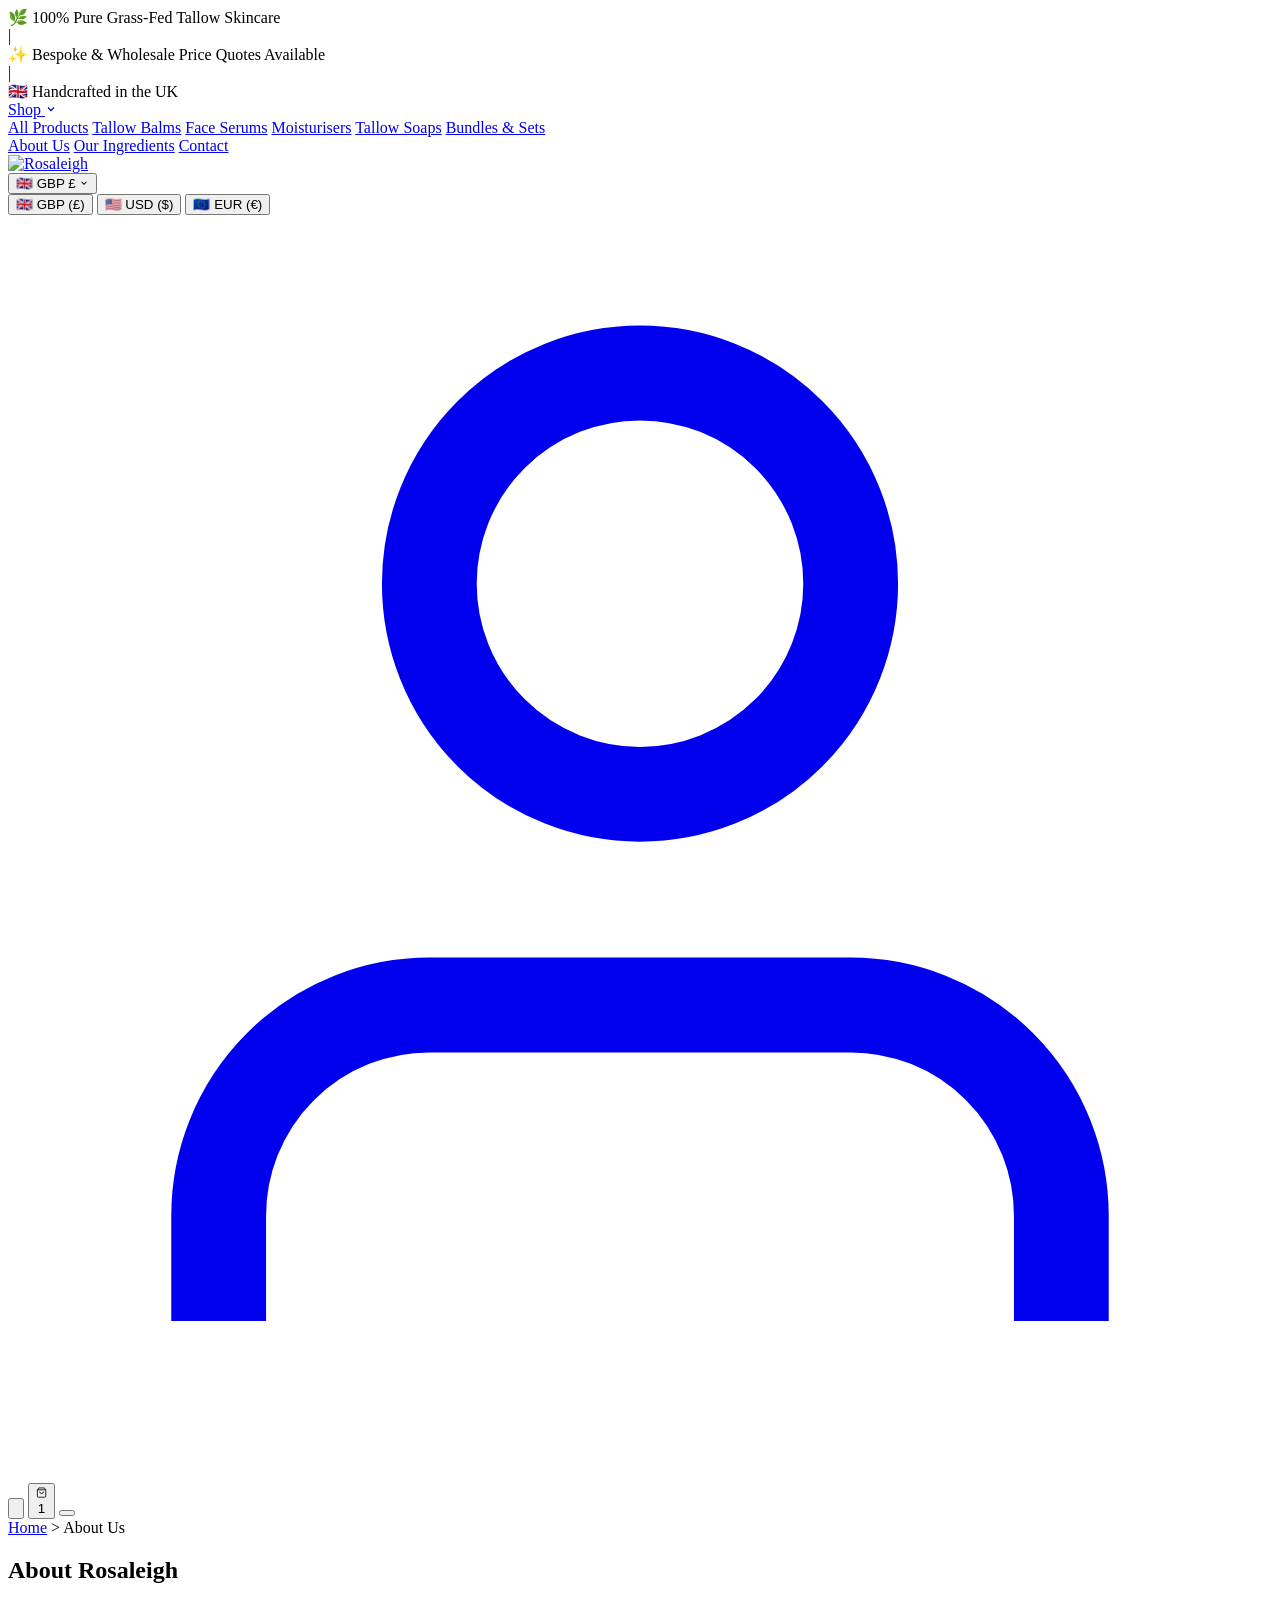
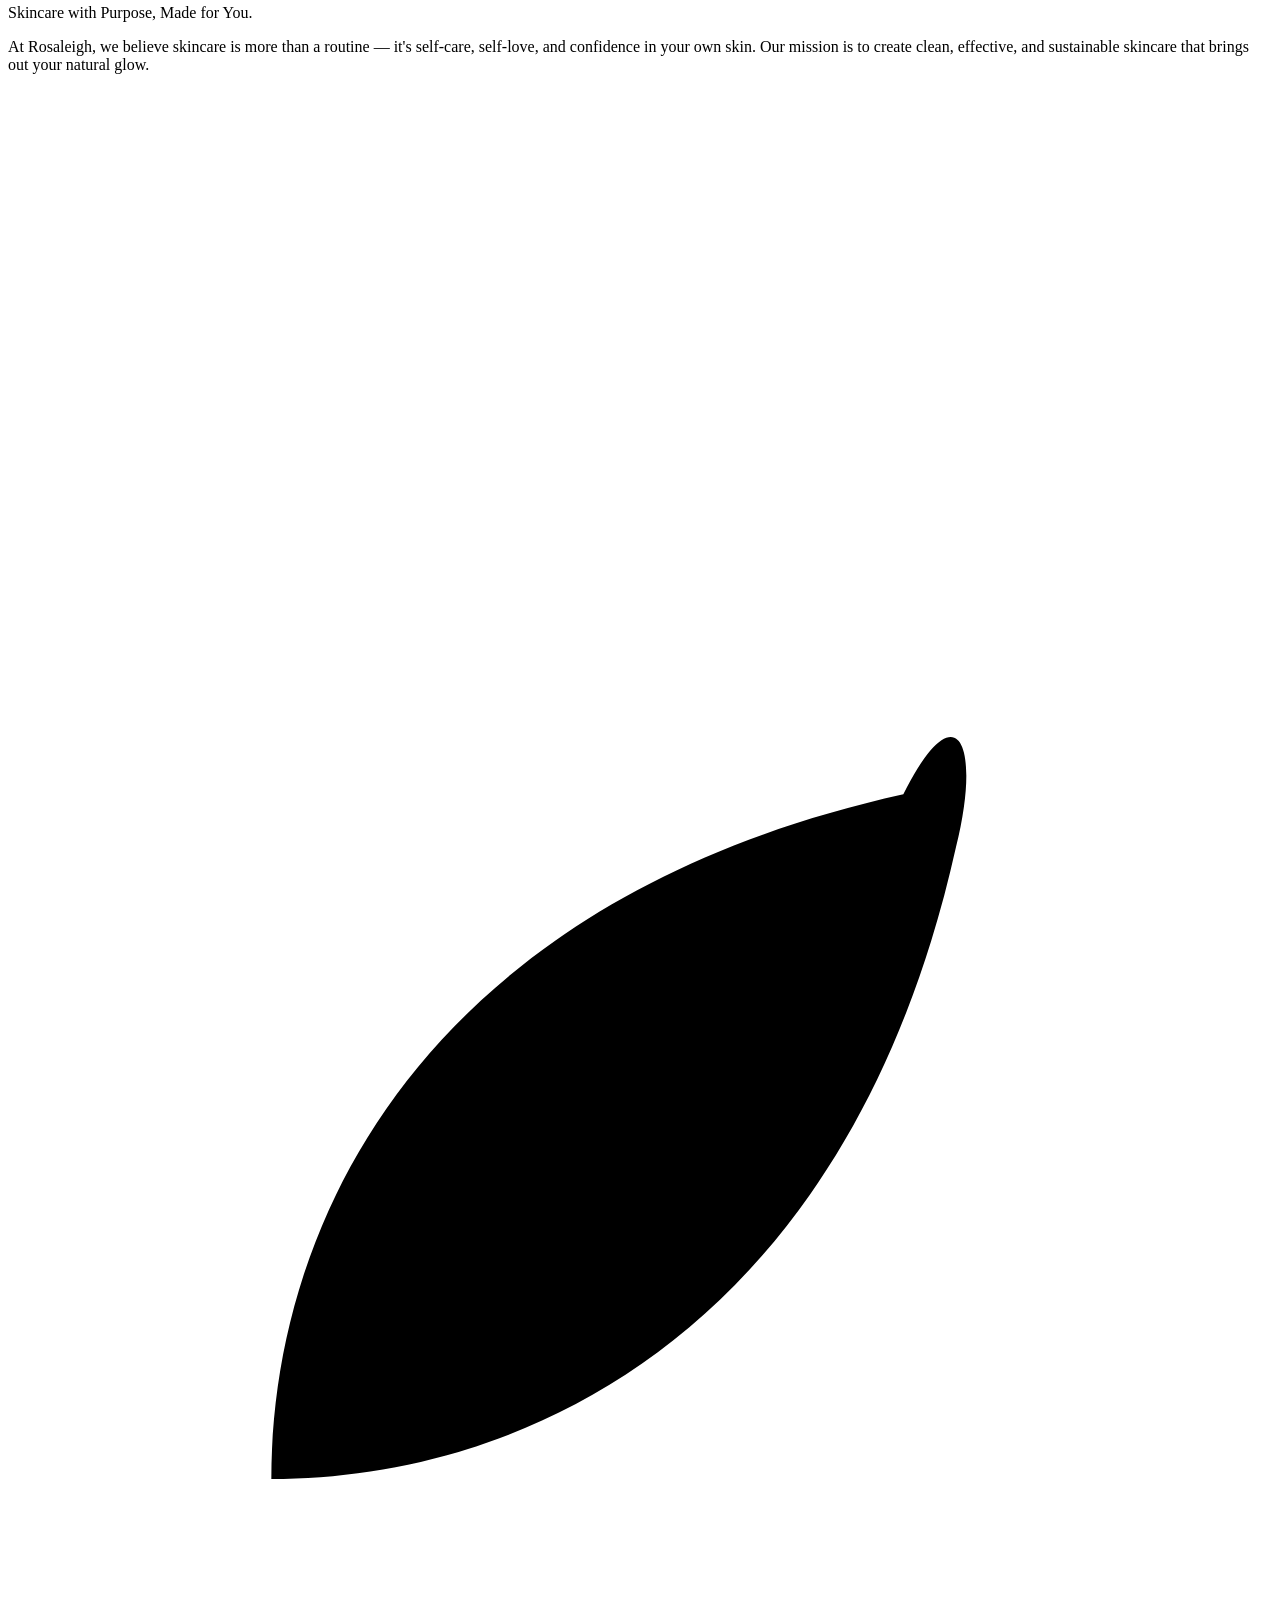
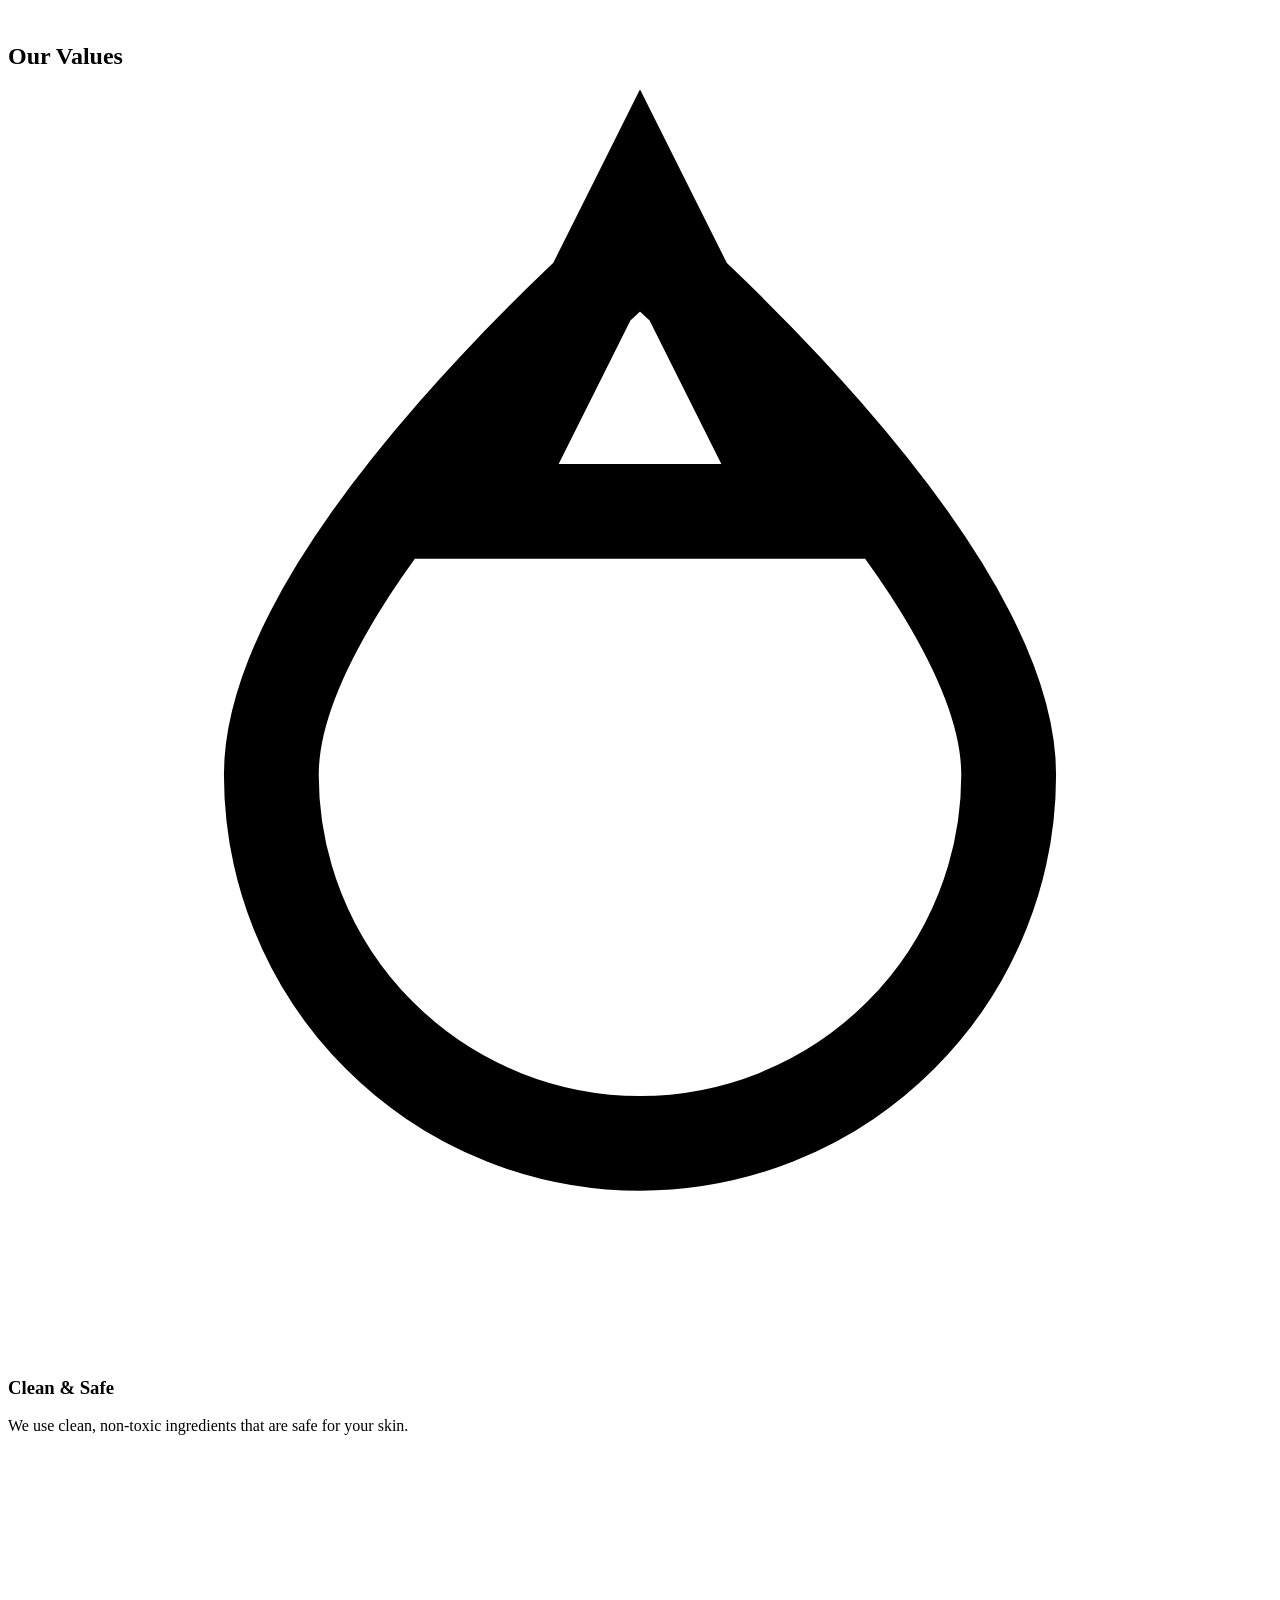
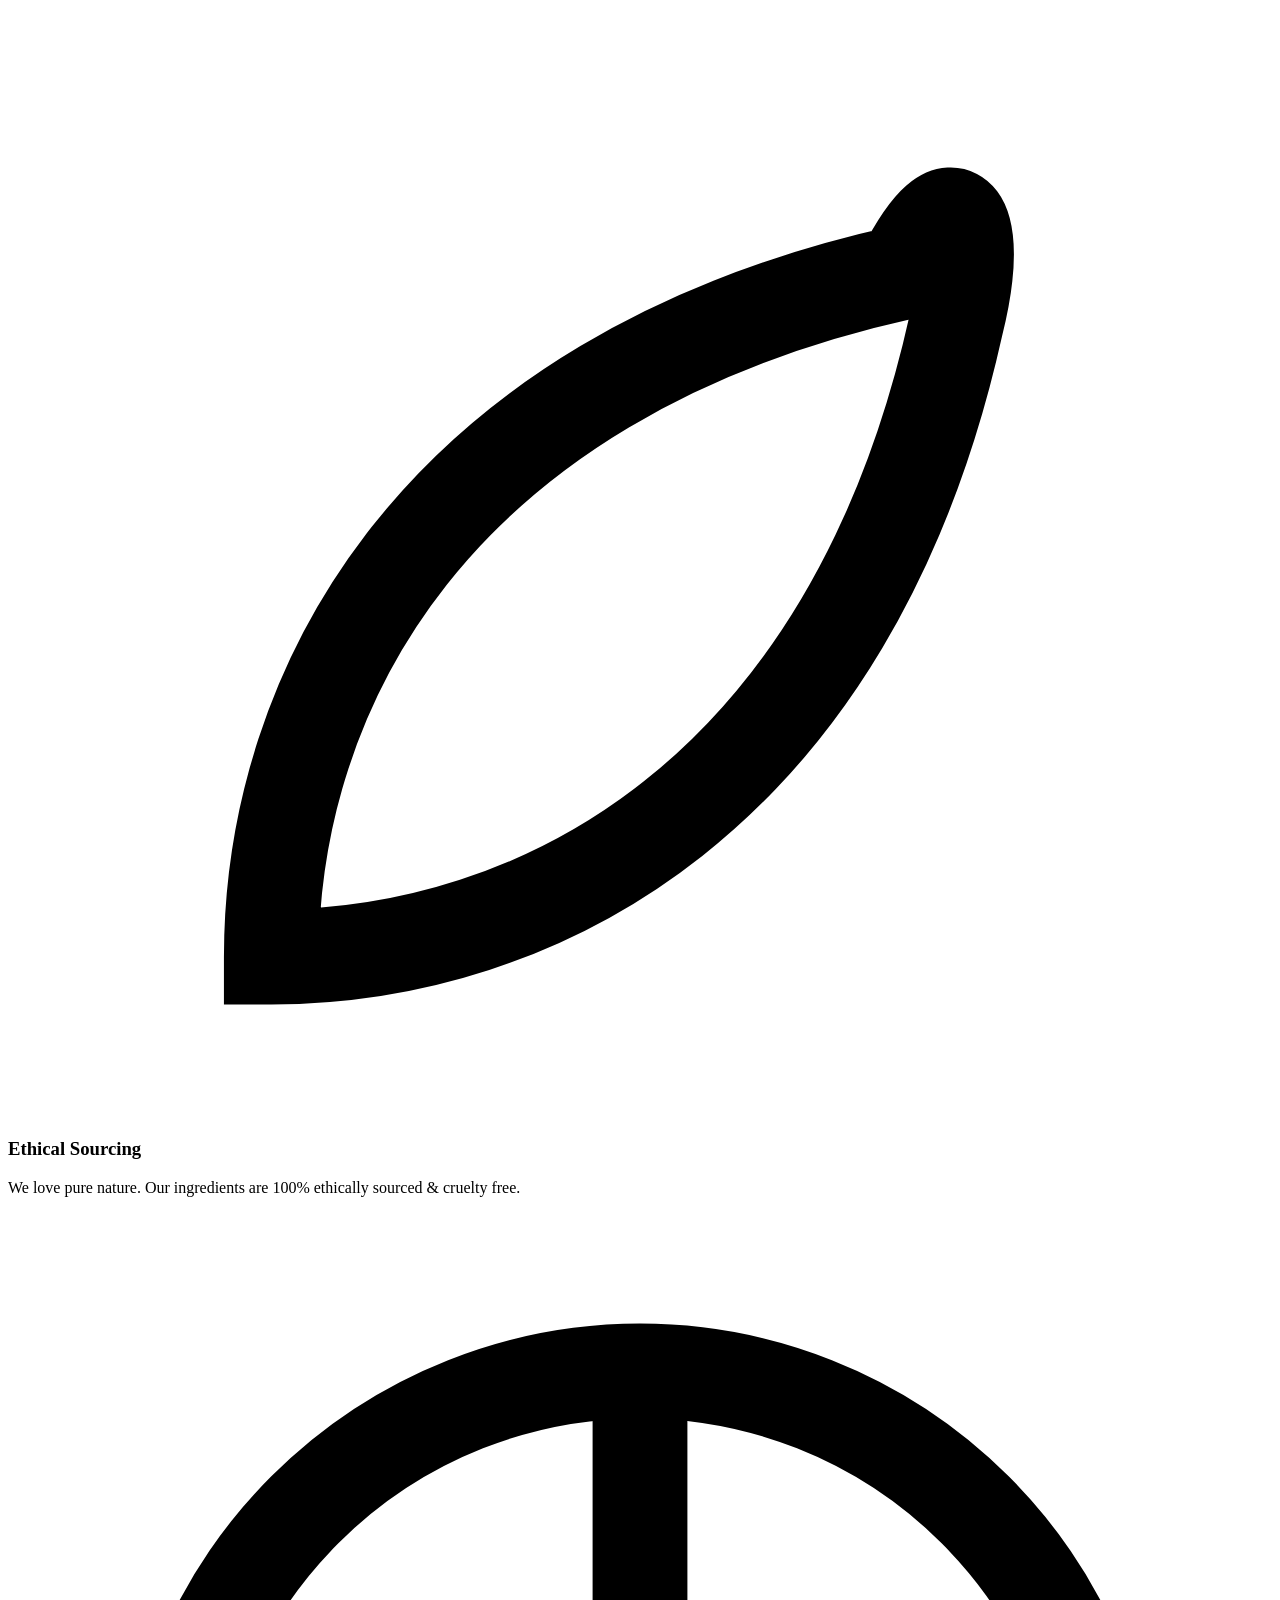
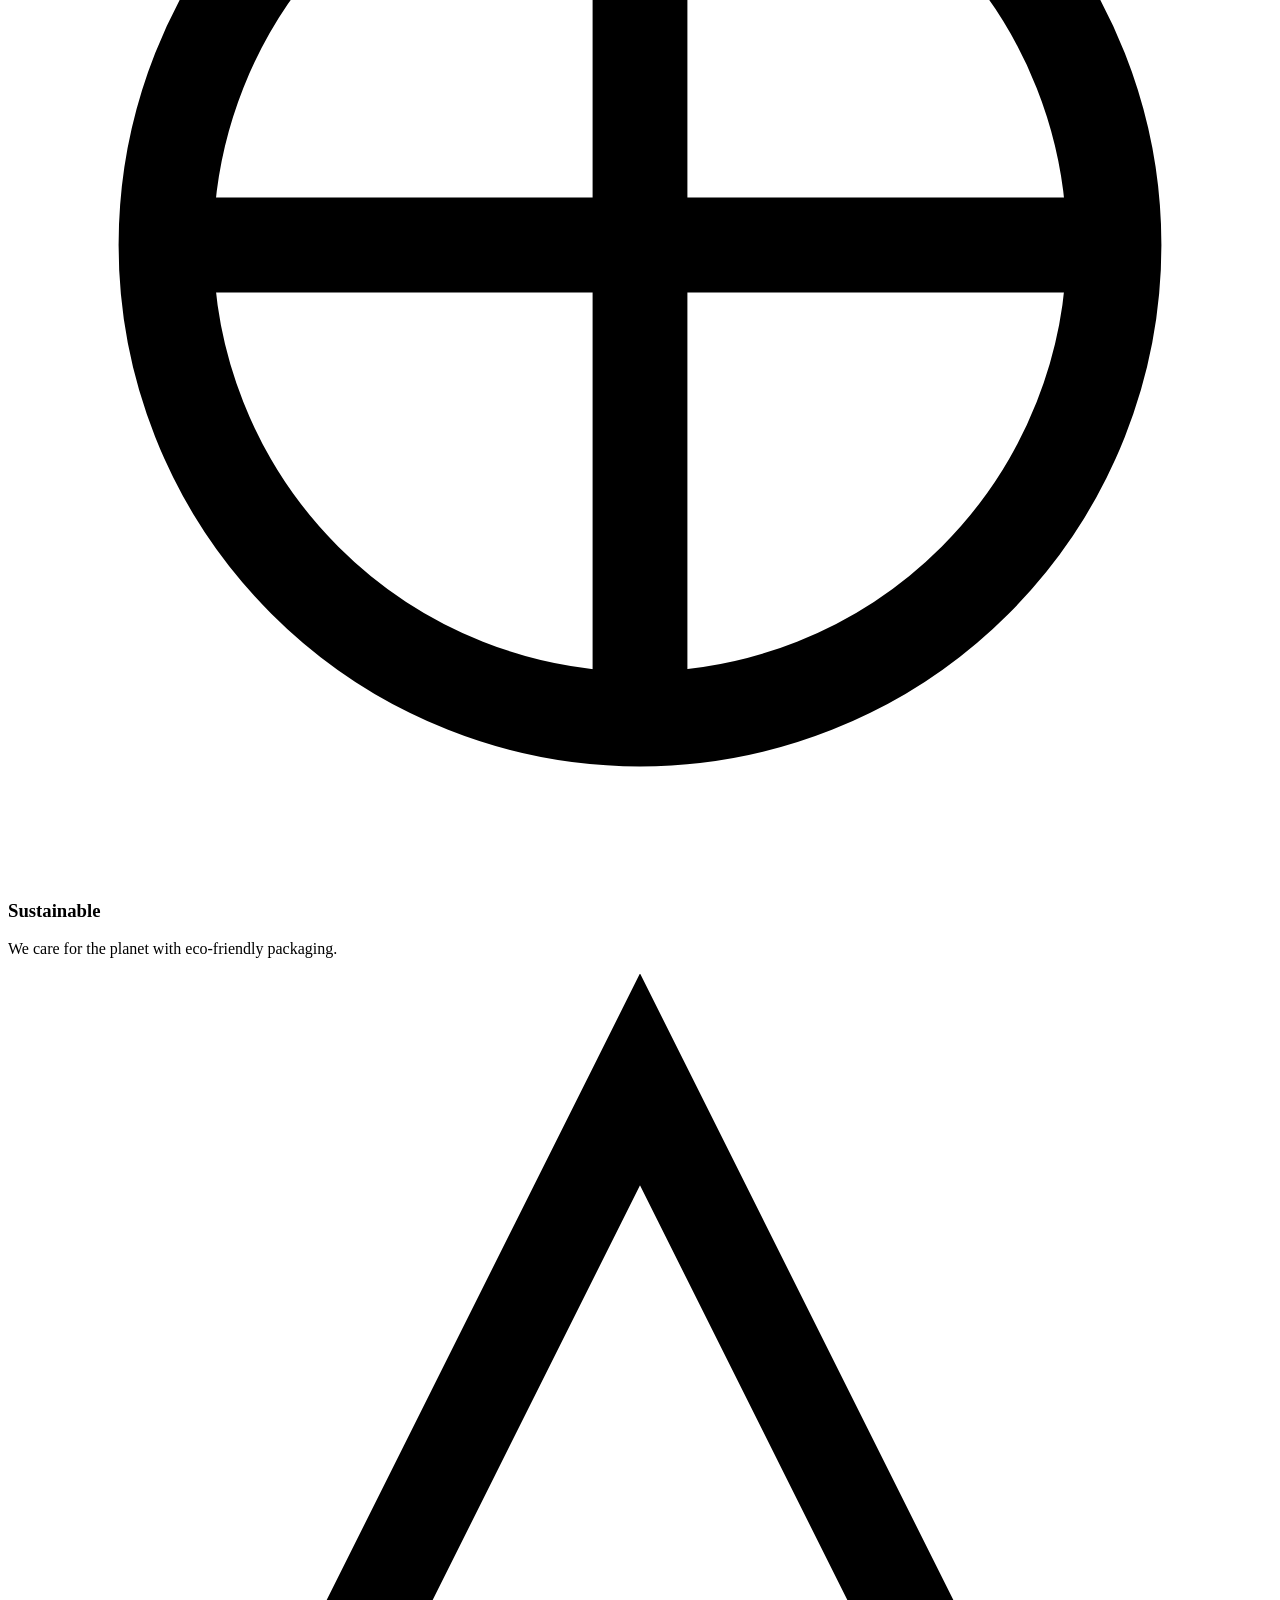
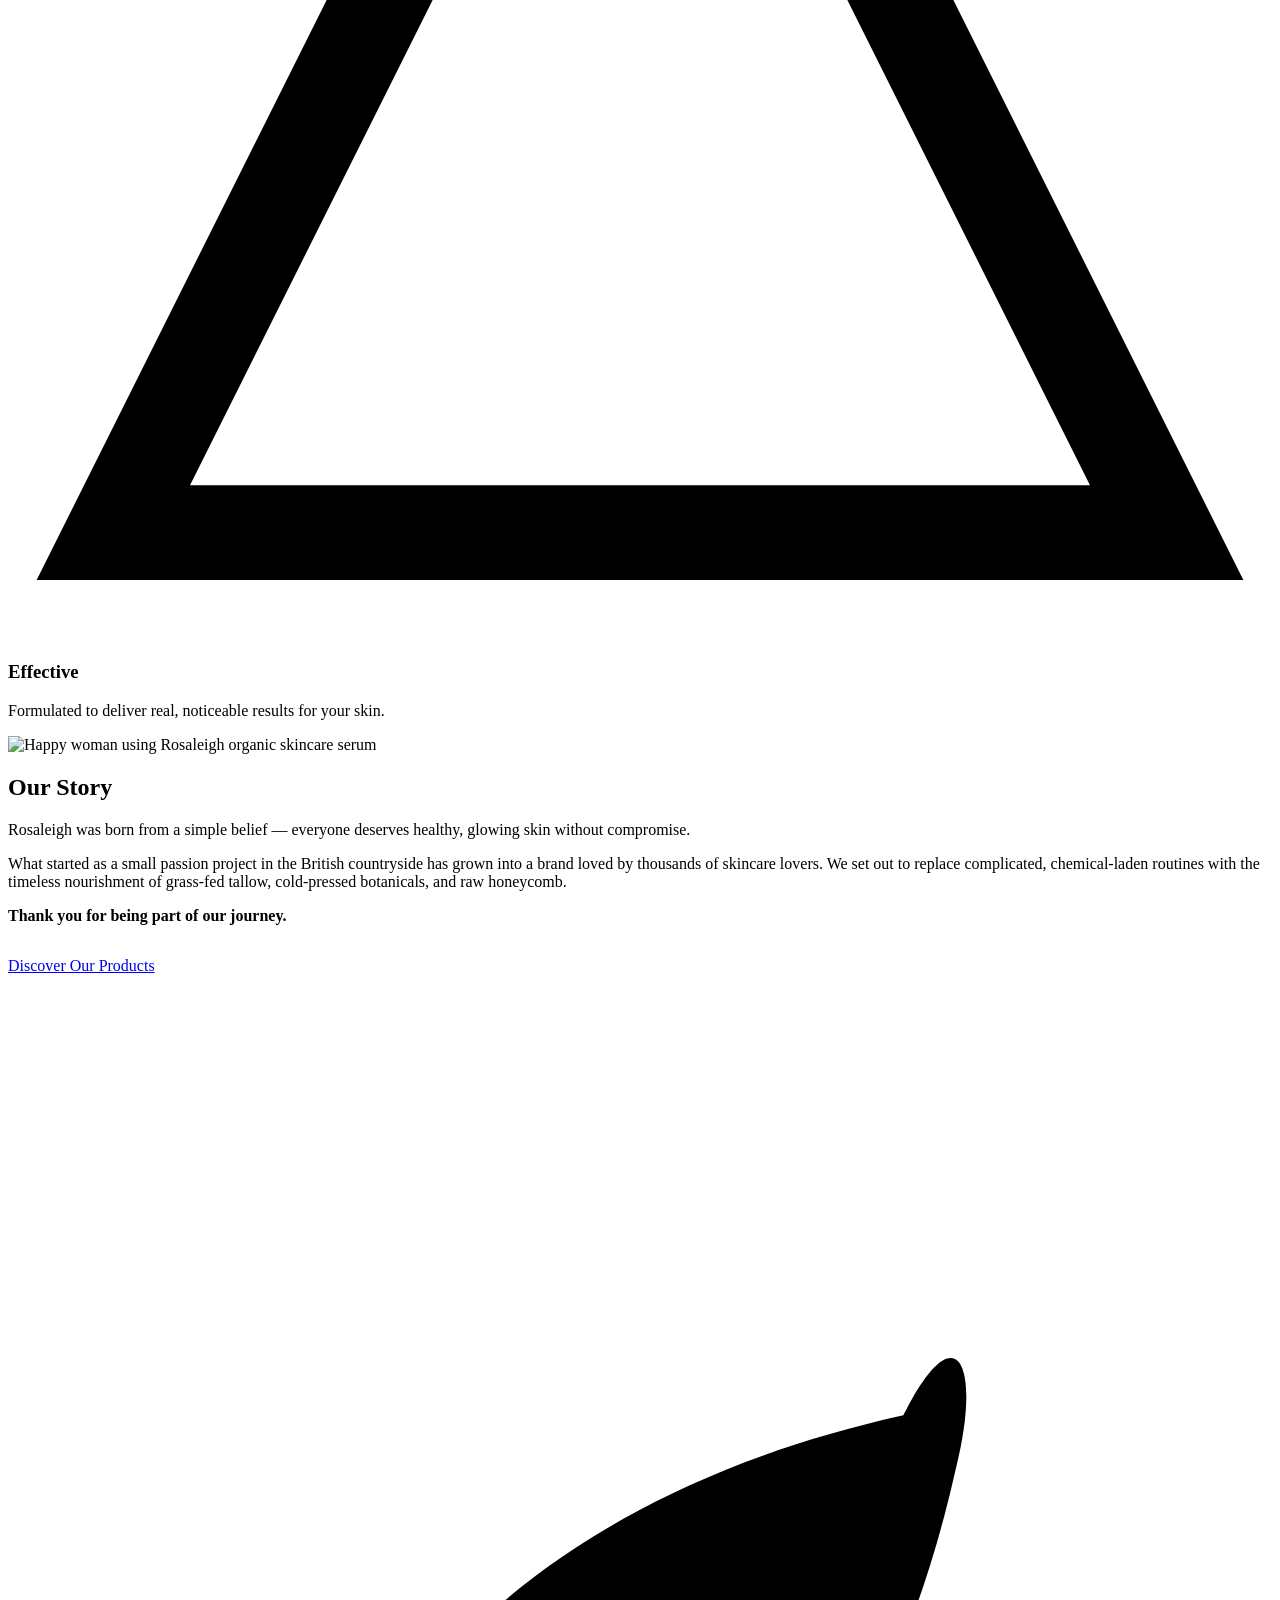
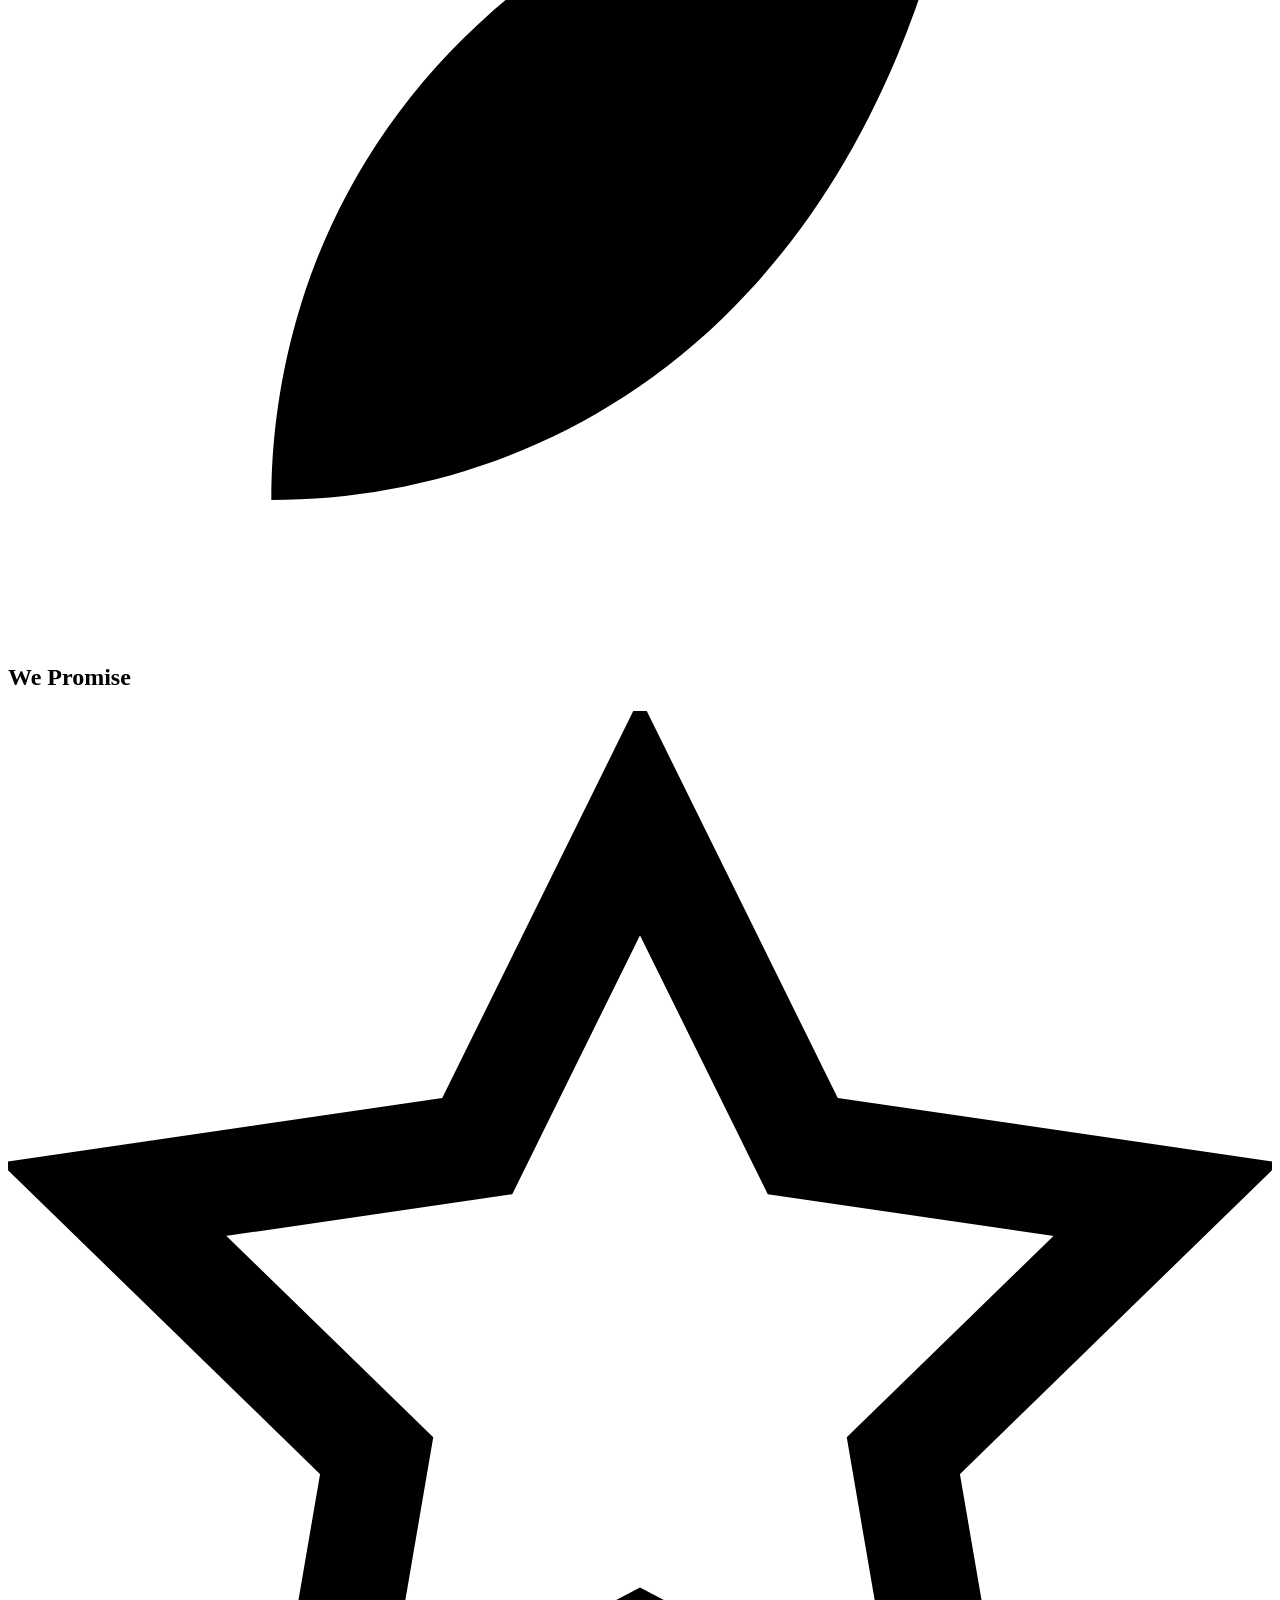
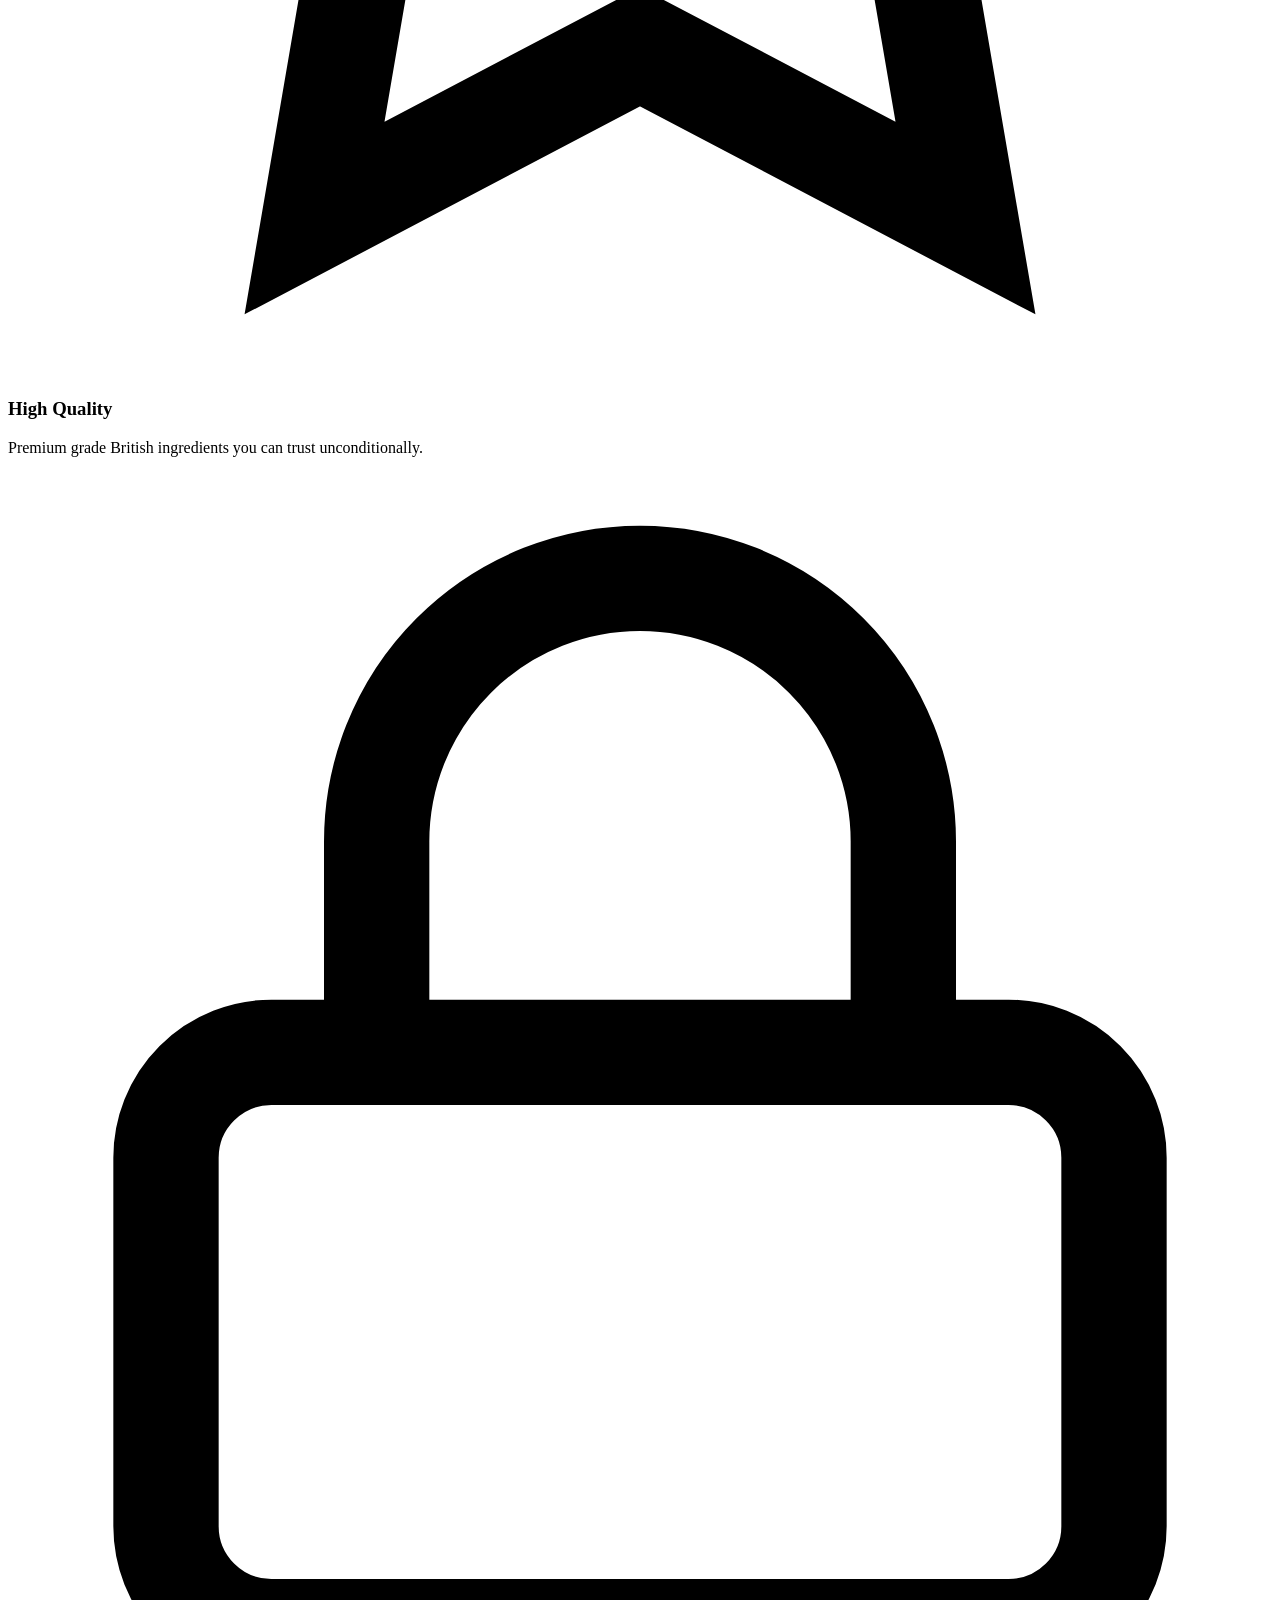
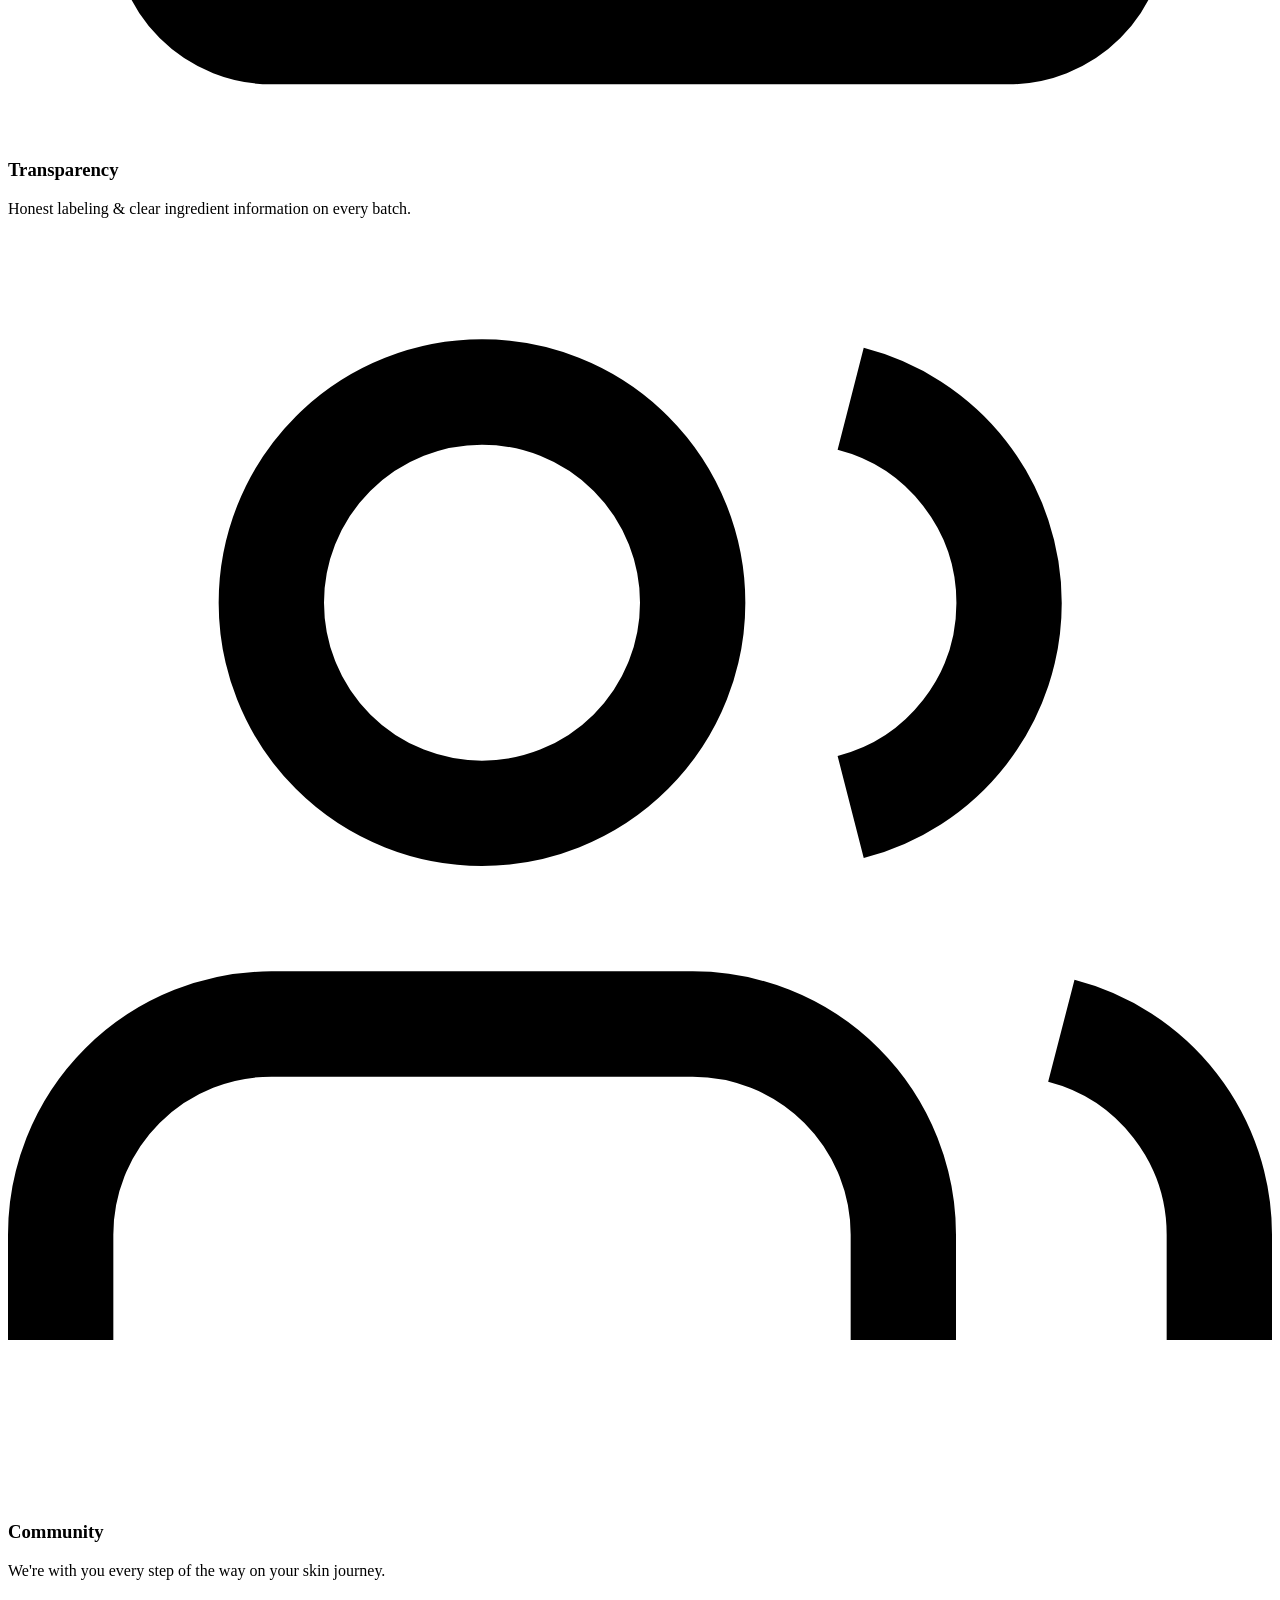
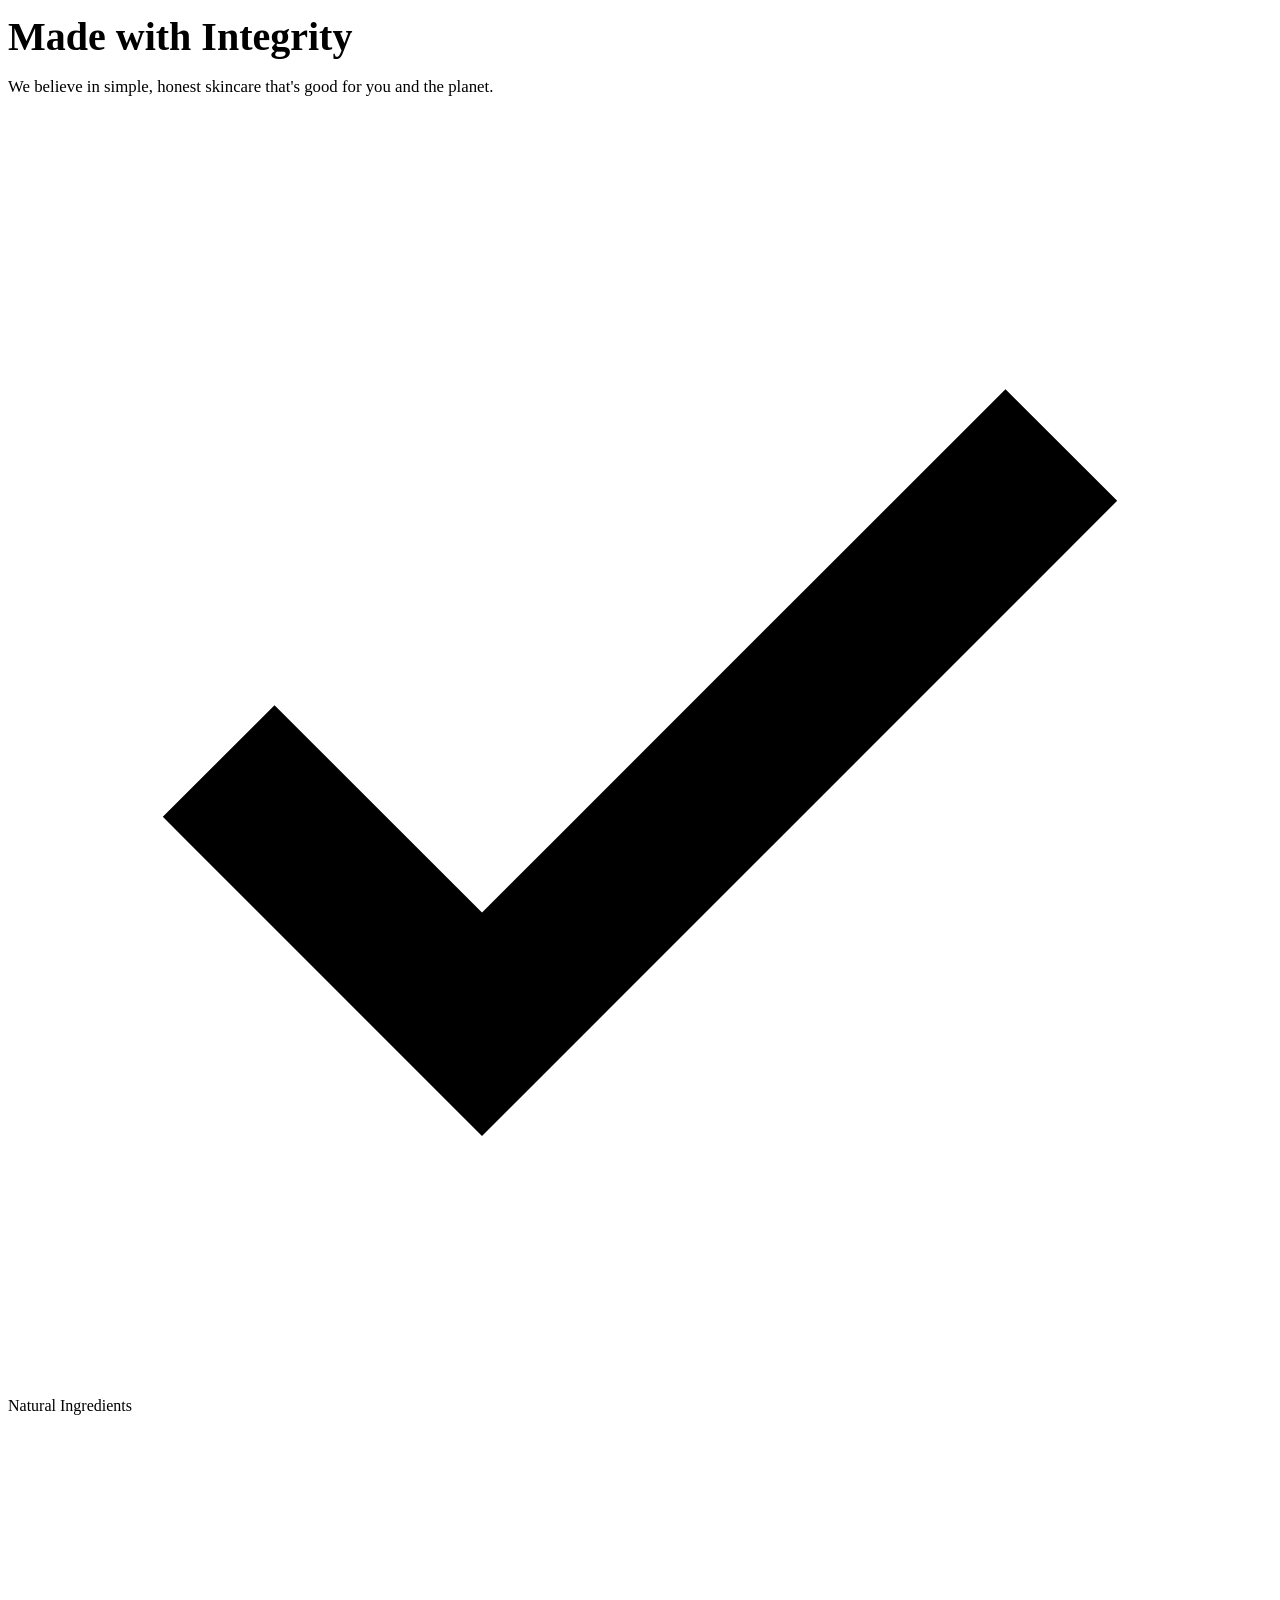
==== about.html @ bcf8c7f6 "Add files via upload" ====
<!DOCTYPE html>
<html lang="en">
<head>
  <meta charset="UTF-8">
  <meta name="viewport" content="width=device-width, initial-scale=1.0">
  <title>About Us | Rosaleigh Handcrafted Skincare</title>
  <meta name="description" content="Learn about Rosaleigh's journey, values, ethical sourcing, and passion for clean, grass-fed British tallow skincare.">
  <link rel="stylesheet" href="css/style.css">
  <link rel="stylesheet" href="css/responsive.css">
</head>
<body>

  <!-- ==================== ANNOUNCEMENT BAR ==================== -->
  <div class="announcement-bar">
    <div class="container">
      <div class="inner">
        <div class="announcement-item">
          <span>🌿</span> 100% Pure Grass-Fed Tallow Skincare
        </div>
        <span class="announcement-divider">|</span>
        <div class="announcement-item">
          <span>✨</span> Bespoke &amp; Wholesale Price Quotes Available
        </div>
        <span class="announcement-divider">|</span>
        <div class="announcement-item">
          <span>🇬🇧</span> Handcrafted in the UK
        </div>
      </div>
    </div>
  </div>

  <!-- ==================== SITE HEADER ==================== -->
  <header class="site-header">
    <div class="container header-container">
      
      <!-- Left Nav -->
      <nav class="nav-menu">
        <div class="has-dropdown">
          <a href="shop.html" class="nav-link">
            Shop
            <svg width="12" height="12" viewBox="0 0 24 24" fill="none" stroke="currentColor" stroke-width="2.5">
              <path d="M6 9l6 6 6-6"></path>
            </svg>
          </a>
          <div class="dropdown-menu">
            <a href="shop.html?category=all" class="dropdown-item">All Products</a>
            <a href="shop.html?category=balms" class="dropdown-item">Tallow Balms</a>
            <a href="shop.html?category=serums" class="dropdown-item">Face Serums</a>
            <a href="shop.html?category=moisturisers" class="dropdown-item">Moisturisers</a>
            <a href="shop.html?category=soaps" class="dropdown-item">Tallow Soaps</a>
            <a href="shop.html?category=bundles" class="dropdown-item">Bundles &amp; Sets</a>
          </div>
        </div>
        <a href="about.html" class="nav-link active">About Us</a>
        <a href="ingredients.html" class="nav-link">Our Ingredients</a>
        <a href="contact.html" class="nav-link">Contact</a>
      </nav>

      <!-- Center Logo -->
      <a href="index.html" class="header-logo" aria-label="Rosaleigh Home">
        <img src="images/Logo.png" alt="Rosaleigh" class="logo-img">
      </a>

      <!-- Right Actions -->
      <div class="header-actions">
        <!-- Currency Selector -->
        <div class="currency-selector">
          <button type="button" class="currency-btn" id="currency-toggle-btn">
            <span class="flag-icon" id="current-currency-flag">🇬🇧</span>
            <span id="current-currency-label">GBP £</span>
            <svg width="10" height="10" viewBox="0 0 24 24" fill="none" stroke="currentColor" stroke-width="2.5">
              <path d="M6 9l6 6 6-6"></path>
            </svg>
          </button>
          <div class="currency-dropdown">
            <button type="button" class="currency-option" data-currency="GBP"><span>🇬🇧</span> GBP (£)</button>
            <button type="button" class="currency-option" data-currency="USD"><span>🇺🇸</span> USD ($)</button>
            <button type="button" class="currency-option" data-currency="EUR"><span>🇪🇺</span> EUR (€)</button>
          </div>
        </div>

        <a href="contact.html" class="action-btn" aria-label="Account">
          <svg viewBox="0 0 24 24" fill="none" stroke="currentColor" stroke-width="1.8">
            <path d="M20 21v-2a4 4 0 00-4-4H8a4 4 0 00-4 4v2"></path>
            <circle cx="12" cy="7" r="4"></circle>
          </svg>
        </a>

        <button type="button" class="action-btn trigger-search" aria-label="Search">
          <svg viewBox="0 0 24 24" fill="none" stroke="currentColor" stroke-width="1.8">
            <circle cx="11" cy="11" r="8"></circle>
            <line x1="21" y1="21" x2="16.65" y2="16.65"></line>
          </svg>
        </button>

        <button type="button" class="action-btn trigger-cart" aria-label="View Bag">
          <svg viewBox="0 0 24 24" fill="none" stroke="currentColor" stroke-width="1.8">
            <path d="M6 2L3 6v14a2 2 0 002 2h14a2 2 0 002-2V6l-3-4z"></path>
            <line x1="3" y1="6" x2="21" y2="6"></line>
            <path d="M16 10a4 4 0 01-8 0"></path>
          </svg>
          <span class="cart-badge">1</span>
        </button>

        <button type="button" class="mobile-toggle" id="mobile-menu-toggle" aria-label="Open Menu">
          <span></span><span></span><span></span>
        </button>
      </div>

    </div>
  </header>

  <!-- ==================== ABOUT HERO ==================== -->
  <section class="page-hero">
    <div class="container">
      <div class="breadcrumbs">
        <a href="index.html">Home</a>
        <span>&gt;</span>
        <span class="current">About Us</span>
      </div>

      <div class="page-hero-grid">
        <div class="page-hero-content">
          <h1 class="page-hero-title">About <span class="text-olive">Rosaleigh</span></h1>
          <p class="page-hero-lead">Skincare with Purpose, Made for You.</p>
          <p class="page-hero-text">
            At Rosaleigh, we believe skincare is more than a routine — it's self-care, self-love, and confidence in your own skin. Our mission is to create clean, effective, and sustainable skincare that brings out your natural glow.
          </p>
        </div>
        <div class="page-hero-media">
          <video class="ambient-video" autoplay muted loop playsinline poster="assets/images/about/about-hero.png">
            <source src="Images/tallow balm vedio 5.mp4" type="video/mp4">
            <source src="assets/videos/tallow-balm-video-5.mp4" type="video/mp4">
            Your browser does not support HTML5 video.
          </video>
        </div>
      </div>
    </div>
  </section>

  <!-- Organic Curve Divider -->
  <div class="curve-divider curve-divider-bottom" style="background: var(--lime-gradient);">
    <svg viewBox="0 0 1440 120" fill="none" preserveAspectRatio="none">
      <path d="M0,65 C380,105 740,95 1060,25 C1220,-8 1360,30 1440,55 L1440,120 L0,120 Z" fill="#FFFFFF"></path>
    </svg>
  </div>

  <!-- ==================== OUR VALUES ==================== -->
  <section class="values-section" id="values">
    <div class="container">
      
      <div class="section-header">
        <h2>
          <svg class="leaf-accent" viewBox="0 0 24 24" fill="currentColor">
            <path d="M17 8C8 10 5 16 5 21C10 21 16 18 18 9C18.5 7 18 6 17 8Z"></path>
          </svg>
          Our Values
        </h2>
      </div>

      <div class="values-grid">
        
        <!-- Value 1 -->
        <div class="value-card">
          <div class="value-circle-icon">
            <svg viewBox="0 0 24 24" fill="none" stroke="currentColor" stroke-width="1.8">
              <path d="M12 2L9 8h6l-3-6zM5 13a7 7 0 0014 0c0-4-7-10-7-10S5 9 5 13z"></path>
            </svg>
          </div>
          <h3>Clean &amp; Safe</h3>
          <p>We use clean, non-toxic ingredients that are safe for your skin.</p>
        </div>

        <!-- Value 2 -->
        <div class="value-card">
          <div class="value-circle-icon">
            <svg viewBox="0 0 24 24" fill="none" stroke="currentColor" stroke-width="1.8">
              <path d="M17 8C8 10 5 16 5 21C10 21 16 18 18 9C18.5 7 18 6 17 8Z"></path>
            </svg>
          </div>
          <h3>Ethical Sourcing</h3>
          <p>We love pure nature. Our ingredients are 100% ethically sourced &amp; cruelty free.</p>
        </div>

        <!-- Value 3 -->
        <div class="value-card">
          <div class="value-circle-icon">
            <svg viewBox="0 0 24 24" fill="none" stroke="currentColor" stroke-width="1.8">
              <circle cx="12" cy="12" r="9"></circle>
              <path d="M12 3v18M3 12h18"></path>
            </svg>
          </div>
          <h3>Sustainable</h3>
          <p>We care for the planet with eco-friendly packaging.</p>
        </div>

        <!-- Value 4 -->
        <div class="value-card">
          <div class="value-circle-icon">
            <svg viewBox="0 0 24 24" fill="none" stroke="currentColor" stroke-width="1.8">
              <polygon points="12 2 2 22 22 22"></polygon>
            </svg>
          </div>
          <h3>Effective</h3>
          <p>Formulated to deliver real, noticeable results for your skin.</p>
        </div>

      </div>

    </div>
  </section>

  <!-- ==================== OUR STORY ==================== -->
  <section class="story-section">
    <div class="container">
      <div class="story-grid">
        
        <div class="story-media-box">
          <img src="assets/images/about/story-model.png" alt="Happy woman using Rosaleigh organic skincare serum">
        </div>

        <div class="story-content">
          <h2>Our Story</h2>
          <p>
            Rosaleigh was born from a simple belief — everyone deserves healthy, glowing skin without compromise. 
          </p>
          <p>
            What started as a small passion project in the British countryside has grown into a brand loved by thousands of skincare lovers. We set out to replace complicated, chemical-laden routines with the timeless nourishment of grass-fed tallow, cold-pressed botanicals, and raw honeycomb.
          </p>
          <p>
            <strong>Thank you for being part of our journey.</strong>
          </p>
          <div style="margin-top: 2rem;">
            <a href="shop.html" class="btn btn-primary">Discover Our Products</a>
          </div>
        </div>

      </div>
    </div>
  </section>

  <!-- ==================== WE PROMISE ==================== -->
  <section class="promise-section">
    <div class="container">
      
      <div class="section-header">
        <h2>
          <svg class="leaf-accent" viewBox="0 0 24 24" fill="currentColor">
            <path d="M17 8C8 10 5 16 5 21C10 21 16 18 18 9C18.5 7 18 6 17 8Z"></path>
          </svg>
          We Promise
        </h2>
      </div>

      <div class="promise-grid">
        
        <div class="promise-card">
          <div class="promise-icon">
            <svg viewBox="0 0 24 24" fill="none" stroke="currentColor" stroke-width="2">
              <path d="M12 2l3.09 6.26L22 9.27l-5 4.87 1.18 6.88L12 17.77l-6.18 3.25L7 14.14 2 9.27l6.91-1.01L12 2z"></path>
            </svg>
          </div>
          <div>
            <h3>High Quality</h3>
            <p>Premium grade British ingredients you can trust unconditionally.</p>
          </div>
        </div>

        <div class="promise-card">
          <div class="promise-icon">
            <svg viewBox="0 0 24 24" fill="none" stroke="currentColor" stroke-width="2">
              <rect x="3" y="11" width="18" height="11" rx="2" ry="2"></rect>
              <path d="M7 11V7a5 5 0 0110 0v4"></path>
            </svg>
          </div>
          <div>
            <h3>Transparency</h3>
            <p>Honest labeling &amp; clear ingredient information on every batch.</p>
          </div>
        </div>

        <div class="promise-card">
          <div class="promise-icon">
            <svg viewBox="0 0 24 24" fill="none" stroke="currentColor" stroke-width="2">
              <path d="M17 21v-2a4 4 0 00-4-4H5a4 4 0 00-4 4v2"></path>
              <circle cx="9" cy="7" r="4"></circle>
              <path d="M23 21v-2a4 4 0 00-3-3.87"></path>
              <path d="M16 3.13a4 4 0 010 7.75"></path>
            </svg>
          </div>
          <div>
            <h3>Community</h3>
            <p>We're with you every step of the way on your skin journey.</p>
          </div>
        </div>

      </div>

    </div>
  </section>

  <!-- ==================== MADE WITH INTEGRITY ==================== -->
  <section class="integrity-section">
    <div class="container">
      <div class="integrity-grid">
        
        <div>
          <h2 style="font-size: 2.5rem; margin-bottom: 1rem;">Made with Integrity</h2>
          <p style="font-size: 1.05rem; color: var(--text-body); margin-bottom: 2rem;">
            We believe in simple, honest skincare that's good for you and the planet.
          </p>

          <div class="benefits-checklist">
            <div class="benefit-item">
              <span class="check-icon">
                <svg viewBox="0 0 24 24" fill="none" stroke="currentColor" stroke-width="3">
                  <polyline points="20 6 9 17 4 12"></polyline>
                </svg>
              </span>
              <span>Natural Ingredients</span>
            </div>
            <div class="benefit-item">
              <span class="check-icon">
                <svg viewBox="0 0 24 24" fill="none" stroke="currentColor" stroke-width="3">
                  <polyline points="20 6 9 17 4 12"></polyline>
                </svg>
              </span>
              <span>Small Batch Handmade</span>
            </div>
            <div class="benefit-item">
              <span class="check-icon">
                <svg viewBox="0 0 24 24" fill="none" stroke="currentColor" stroke-width="3">
                  <polyline points="20 6 9 17 4 12"></polyline>
                </svg>
              </span>
              <span>Eco-friendly Packaging</span>
            </div>
            <div class="benefit-item">
              <span class="check-icon">
                <svg viewBox="0 0 24 24" fill="none" stroke="currentColor" stroke-width="3">
                  <polyline points="20 6 9 17 4 12"></polyline>
                </svg>
              </span>
              <span>Made in the UK</span>
            </div>
          </div>
        </div>

        <div class="page-hero-media">
          <img src="assets/images/about/integrity-products.png" alt="Rosaleigh Balms and Serums on stone">
        </div>

      </div>
    </div>
  </section>

  <!-- ==================== TESTIMONIAL QUOTE BANNER ==================== -->
  <section class="testimonial-banner-section">
    <div class="container">
      <div class="testimonial-carousel-wrap">
        <div class="testimonial-slide active">
          <div class="testimonial-quote">
            <span class="quote-mark">“</span>
            My skin has never felt so soft and healthy. I love that Rosaleigh uses <strong>natural, British ingredients I can trust</strong>.
            <span class="quote-mark">”</span>
          </div>
          <div class="testimonial-author">– Emily R.</div>
        </div>
      </div>
    </div>
  </section>

  <!-- ==================== STAY IN THE LOOP ==================== -->
  <section class="newsletter-section">
    <div class="container">
      <div class="newsletter-grid">
        <div class="newsletter-visual">
          <img src="images/tallow balm1 white.jpeg" alt="Rosaleigh Tallow Cream">
        </div>
        <div class="newsletter-content">
          <h2>
            Stay in the Loop
            <svg class="leaf-accent" viewBox="0 0 24 24" fill="currentColor">
              <path d="M17 8C8 10 5 16 5 21C10 21 16 18 18 9C18.5 7 18 6 17 8Z"></path>
            </svg>
          </h2>
          <p>Sign up for exclusive offers, skincare tips and early access to new products.</p>
          <form class="newsletter-form">
            <input type="email" class="newsletter-input" placeholder="Enter your email" required>
            <button type="submit" class="btn btn-primary">Subscribe</button>
          </form>
        </div>
      </div>
    </div>
  </section>

  <!-- ==================== SITE FOOTER ==================== -->
  <footer class="site-footer">
    <div class="container">
      <div class="footer-top-grid">
        <div class="footer-brand">
          <img src="images/Logo.png" alt="Rosaleigh" class="footer-logo-img">
          <p class="footer-bio">Handcrafted tallow-based skincare made with nature's finest ingredients. Made in the UK.</p>
          <div class="social-links">
            <a href="https://instagram.com" class="social-link" aria-label="Instagram">
              <svg viewBox="0 0 24 24" fill="none" stroke="currentColor" stroke-width="2">
                <rect x="2" y="2" width="20" height="20" rx="5" ry="5"></rect>
                <path d="M16 11.37A4 4 0 1112.63 8 4 4 0 0116 11.37z"></path>
              </svg>
            </a>
            <a href="https://facebook.com" class="social-link" aria-label="Facebook">
              <svg viewBox="0 0 24 24" fill="none" stroke="currentColor" stroke-width="2">
                <path d="M18 2h-3a5 5 0 00-5 5v3H7v4h3v8h4v-8h3l1-4h-4V7a1 1 0 011-1h3z"></path>
              </svg>
            </a>
            <a href="https://tiktok.com" class="social-link" aria-label="TikTok">
              <svg viewBox="0 0 24 24" fill="none" stroke="currentColor" stroke-width="2">
                <path d="M9 12a4 4 0 104 4V4a5 5 0 005 5"></path>
              </svg>
            </a>
          </div>
        </div>

        <div class="footer-col">
          <h4>Shop</h4>
          <ul class="footer-nav">
            <li><a href="shop.html">All Products</a></li>
            <li><a href="shop.html">Bestsellers</a></li>
            <li><a href="shop.html">Bundles &amp; Save</a></li>
            <li><a href="shop.html">Gift Cards</a></li>
          </ul>
        </div>

        <div class="footer-col">
          <h4>Customer Care</h4>
          <ul class="footer-nav">
            <li><a href="contact.html">Shipping Information</a></li>
            <li><a href="contact.html">Returns &amp; Refunds</a></li>
            <li><a href="contact.html#faq">FAQ</a></li>
            <li><a href="contact.html">Contact Us</a></li>
          </ul>
        </div>

        <div class="footer-col">
          <h4>About</h4>
          <ul class="footer-nav">
            <li><a href="about.html">Our Story</a></li>
            <li><a href="ingredients.html">Our Ingredients</a></li>
            <li><a href="about.html#values">Sustainability</a></li>
          </ul>
        </div>

        <div class="footer-col">
          <h4>Legal</h4>
          <ul class="footer-nav">
            <li><a href="about.html">Terms &amp; Conditions</a></li>
            <li><a href="about.html">Privacy Policy</a></li>
            <li><a href="about.html">Cookie Policy</a></li>
          </ul>
        </div>
      </div>

      <div class="footer-bottom">
        <div>© 2026 Rosaleigh. All rights reserved.</div>
        <div class="payment-methods">
          <span class="payment-badge"><strong>VISA</strong></span>
          <span class="payment-badge"><strong>Mastercard</strong></span>
          <span class="payment-badge"><strong> Pay</strong></span>
          <span class="payment-badge"><strong>G Pay</strong></span>
        </div>
      </div>
    </div>
  </footer>

  <!-- Cart Drawer & Modals -->
  <div class="cart-drawer-backdrop" id="cart-backdrop"></div>
  <aside class="cart-drawer" id="cart-drawer">
    <div class="cart-header">
      <h3>Your Bag</h3>
      <button type="button" class="cart-close-btn" id="cart-close-btn">&times;</button>
    </div>
    <div class="shipping-meter-wrap">
      <div id="shipping-meter-text">Free UK shipping on orders over £50</div>
      <div class="meter-bar"><div class="meter-fill" id="shipping-meter-fill"></div></div>
    </div>
    <div class="cart-items-container" id="cart-items-list"></div>
    <div class="cart-footer">
      <div class="cart-subtotal-row">
        <span>Subtotal:</span>
        <span id="cart-subtotal-val">£0.00</span>
      </div>
      <button type="button" class="btn btn-primary cart-checkout-btn">Checkout</button>
    </div>
  </aside>

  <!-- Mobile Drawer -->
  <div class="mobile-nav-backdrop" id="mobile-nav-backdrop"></div>
  <nav class="mobile-nav-drawer" id="mobile-nav-drawer">
    <div class="mobile-nav-header">
      <img src="images/Logo.png" alt="Rosaleigh" style="height: 38px;">
      <button type="button" id="mobile-nav-close">&times;</button>
    </div>
    <div class="mobile-nav-links">
      <a href="index.html" class="mobile-nav-link">Home</a>
      <a href="shop.html" class="mobile-nav-link">Shop Collection</a>
      <a href="about.html" class="mobile-nav-link active">About Us</a>
      <a href="ingredients.html" class="mobile-nav-link">Our Ingredients</a>
      <a href="contact.html" class="mobile-nav-link">Contact</a>
    </div>
  </nav>

  <!-- Scripts -->
  <script src="js/cart.js"></script>
  <script src="js/slider.js"></script>
  <script src="js/main.js"></script>
</body>
</html>
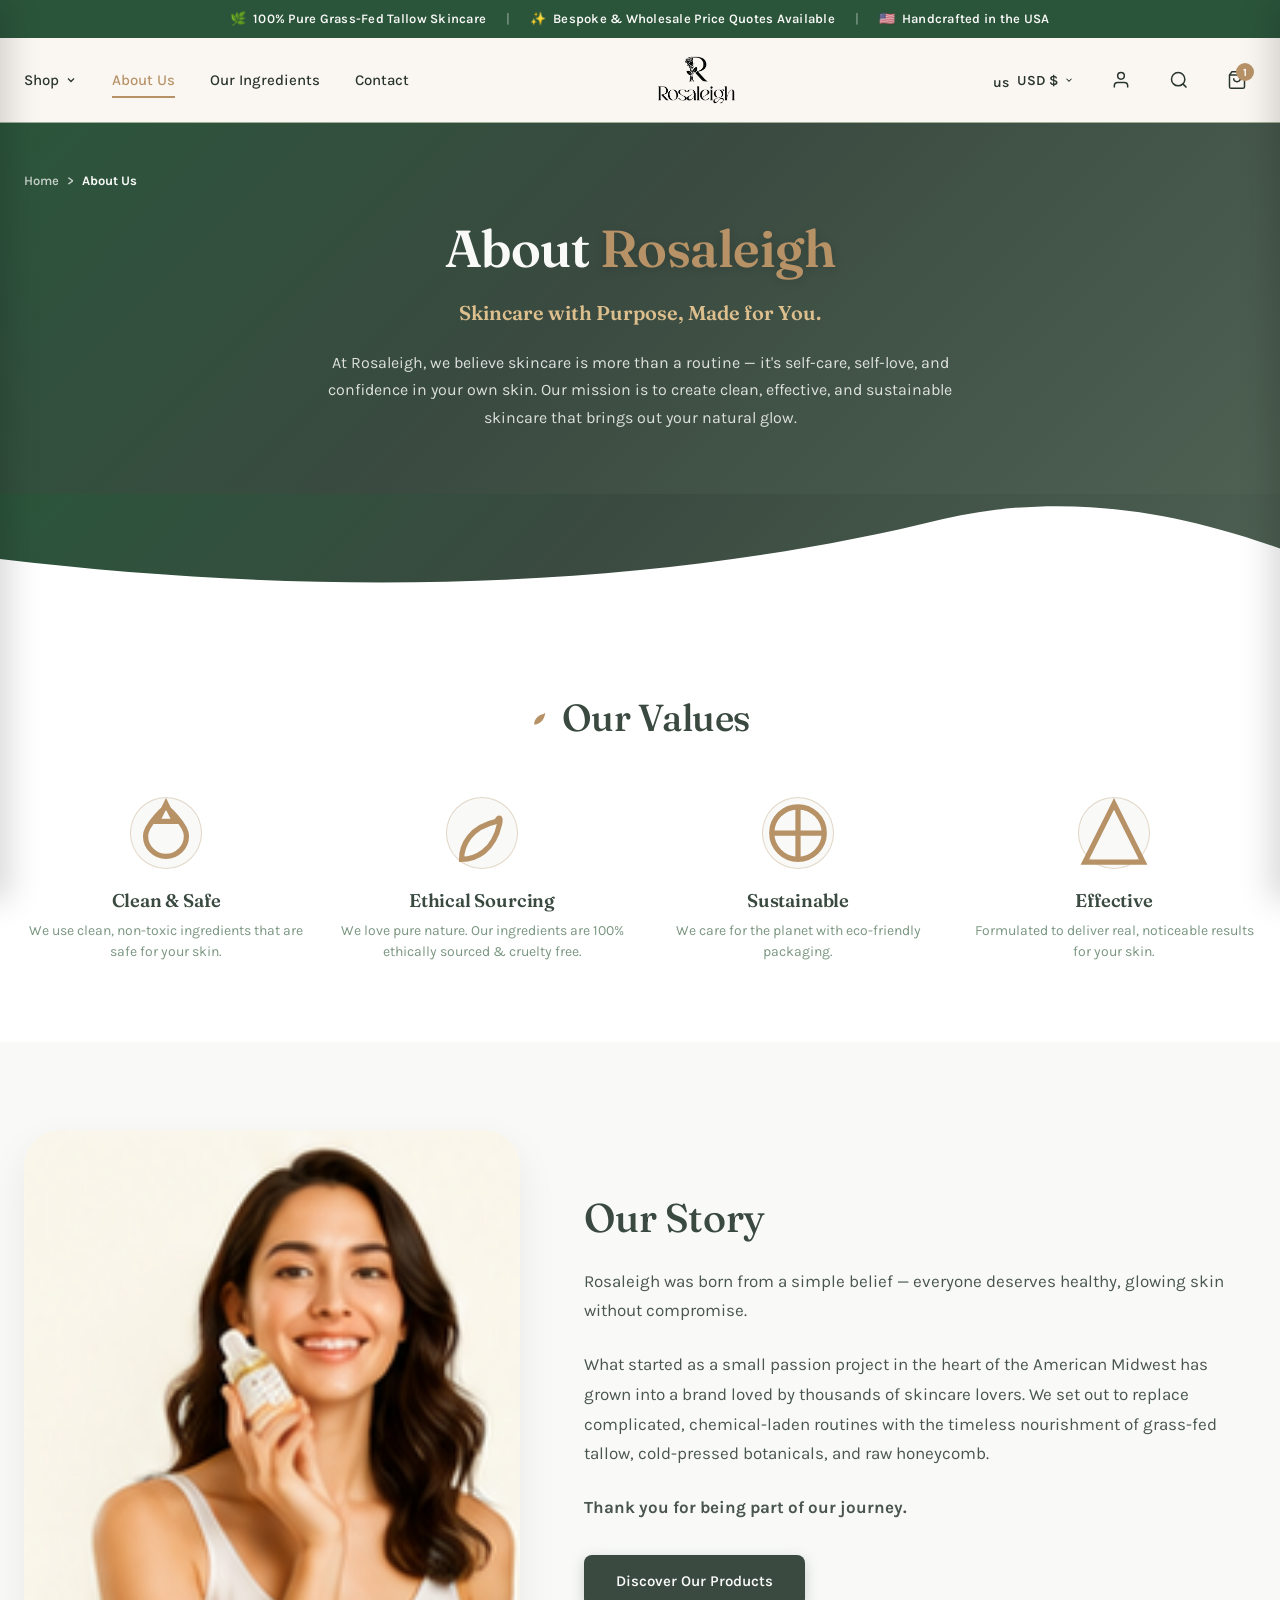
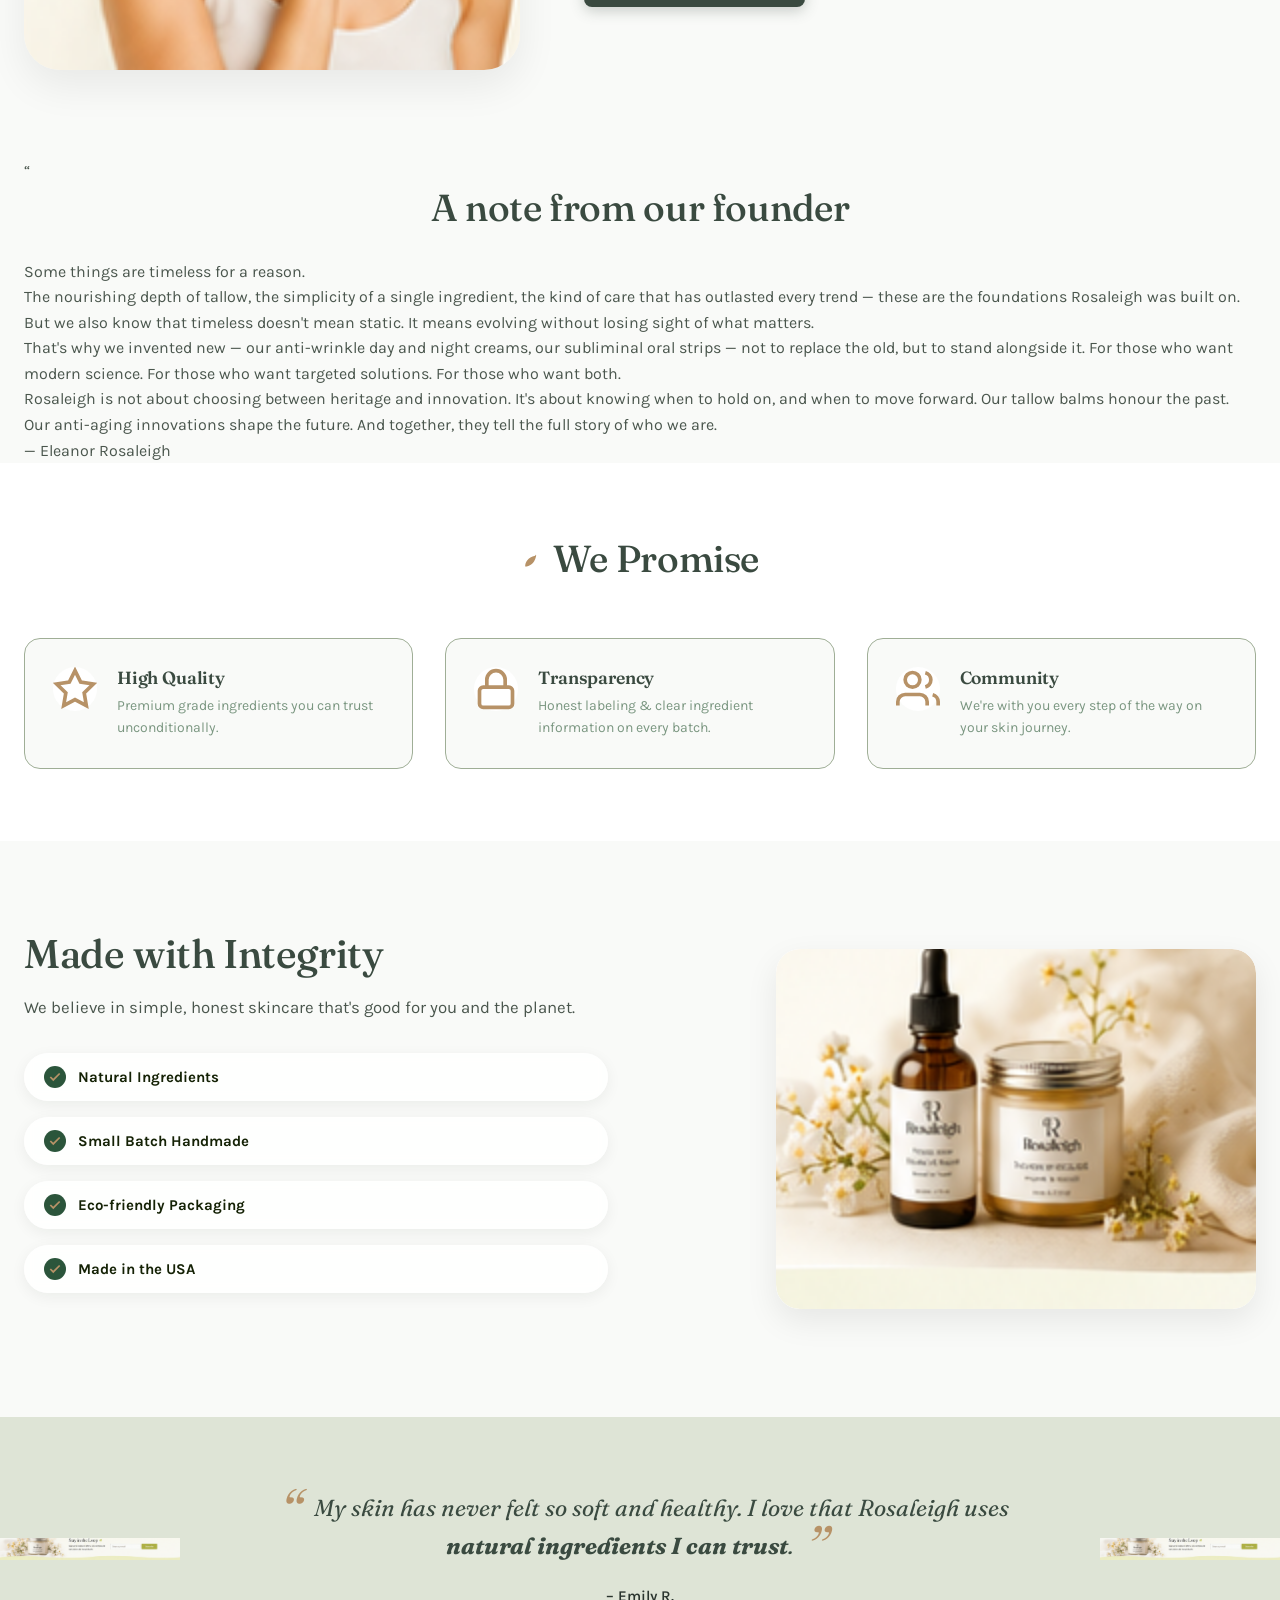
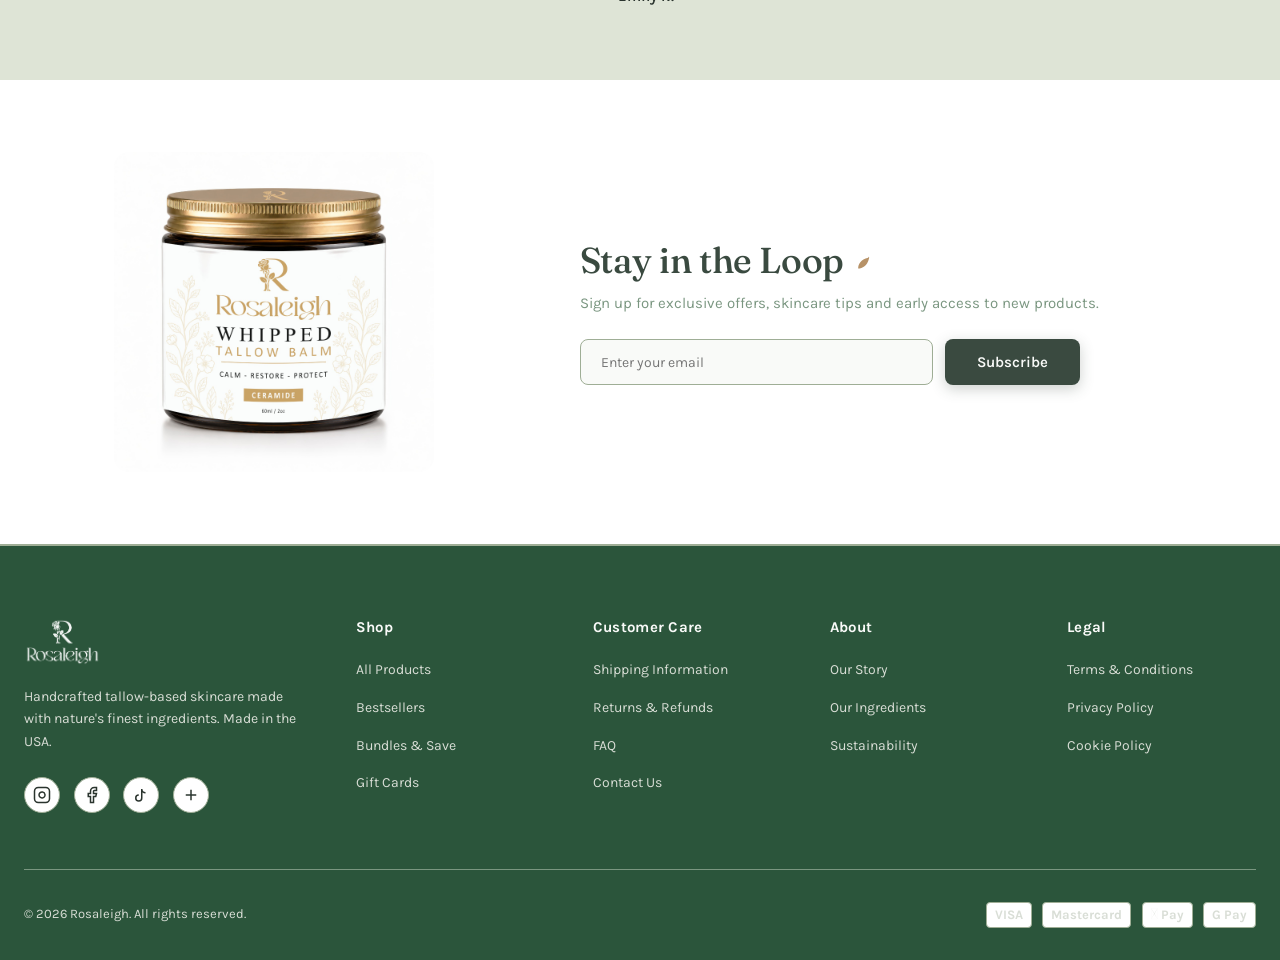
==== commit e8dfe151: "Update about.html" ====
--- a/about.html
+++ b/about.html
@@ -4,7 +4,7 @@
   <meta charset="UTF-8">
   <meta name="viewport" content="width=device-width, initial-scale=1.0">
   <title>About Us | Rosaleigh Handcrafted Skincare</title>
-  <meta name="description" content="Learn about Rosaleigh's journey, values, ethical sourcing, and passion for clean, grass-fed British tallow skincare.">
+  <meta name="description" content="Learn about Rosaleigh's journey, values, ethical sourcing, and passion for clean, grass-fed tallow skincare.">
   <link rel="stylesheet" href="css/style.css">
   <link rel="stylesheet" href="css/responsive.css">
 </head>
@@ -23,7 +23,7 @@
         </div>
         <span class="announcement-divider">|</span>
         <div class="announcement-item">
-          <span>🇬🇧</span> Handcrafted in the UK
+          <span>🇺🇸</span> Handcrafted in the USA
         </div>
       </div>
     </div>
@@ -66,15 +66,15 @@
         <!-- Currency Selector -->
         <div class="currency-selector">
           <button type="button" class="currency-btn" id="currency-toggle-btn">
-            <span class="flag-icon" id="current-currency-flag">🇬🇧</span>
-            <span id="current-currency-label">GBP £</span>
+            <span class="flag-icon" id="current-currency-flag">us</span>
+            <span id="current-currency-label">USD $</span>
             <svg width="10" height="10" viewBox="0 0 24 24" fill="none" stroke="currentColor" stroke-width="2.5">
               <path d="M6 9l6 6 6-6"></path>
             </svg>
           </button>
           <div class="currency-dropdown">
+            <button type="button" class="currency-option" data-currency="USD"><span>🇺🇸</span> USD ($)</button>
             <button type="button" class="currency-option" data-currency="GBP"><span>🇬🇧</span> GBP (£)</button>
-            <button type="button" class="currency-option" data-currency="USD"><span>🇺🇸</span> USD ($)</button>
             <button type="button" class="currency-option" data-currency="EUR"><span>🇪🇺</span> EUR (€)</button>
           </div>
         </div>
@@ -119,20 +119,13 @@
         <span class="current">About Us</span>
       </div>
 
-      <div class="page-hero-grid">
-        <div class="page-hero-content">
+      <div class="page-hero-grid" style="grid-template-columns: 1fr; text-align: center;">
+        <div class="page-hero-content" style="max-width: 640px; margin: 0 auto;">
           <h1 class="page-hero-title">About <span class="text-olive">Rosaleigh</span></h1>
           <p class="page-hero-lead">Skincare with Purpose, Made for You.</p>
           <p class="page-hero-text">
             At Rosaleigh, we believe skincare is more than a routine — it's self-care, self-love, and confidence in your own skin. Our mission is to create clean, effective, and sustainable skincare that brings out your natural glow.
           </p>
-        </div>
-        <div class="page-hero-media">
-          <video class="ambient-video" autoplay muted loop playsinline poster="assets/images/about/about-hero.png">
-            <source src="Images/tallow balm vedio 5.mp4" type="video/mp4">
-            <source src="assets/videos/tallow-balm-video-5.mp4" type="video/mp4">
-            Your browser does not support HTML5 video.
-          </video>
         </div>
       </div>
     </div>
@@ -225,7 +218,7 @@
             Rosaleigh was born from a simple belief — everyone deserves healthy, glowing skin without compromise. 
           </p>
           <p>
-            What started as a small passion project in the British countryside has grown into a brand loved by thousands of skincare lovers. We set out to replace complicated, chemical-laden routines with the timeless nourishment of grass-fed tallow, cold-pressed botanicals, and raw honeycomb.
+            What started as a small passion project in the heart of the American Midwest has grown into a brand loved by thousands of skincare lovers. We set out to replace complicated, chemical-laden routines with the timeless nourishment of grass-fed tallow, cold-pressed botanicals, and raw honeycomb.
           </p>
           <p>
             <strong>Thank you for being part of our journey.</strong>
@@ -235,6 +228,32 @@
           </div>
         </div>
 
+      </div>
+    </div>
+  </section>
+
+  <!-- ==================== A NOTE FROM OUR FOUNDER ==================== -->
+  <section class="founder-note-section">
+    <div class="container">
+      <div class="founder-note-card">
+        <span class="founder-quote-mark">“</span>
+        <div class="section-header" style="margin-bottom: 1.75rem;">
+          <h2>A note from our founder</h2>
+        </div>
+        <p class="founder-note-intro">Some things are timeless for a reason.</p>
+        <p>
+          The nourishing depth of tallow, the simplicity of a single ingredient, the kind of care that has outlasted every trend — these are the foundations Rosaleigh was built on.
+        </p>
+        <p>
+          But we also know that timeless doesn't mean static. It means evolving without losing sight of what matters.
+        </p>
+        <p>
+          That's why we invented new — our anti-wrinkle day and night creams, our subliminal oral strips — not to replace the old, but to stand alongside it. For those who want modern science. For those who want targeted solutions. For those who want both.
+        </p>
+        <p>
+          Rosaleigh is not about choosing between heritage and innovation. It's about knowing when to hold on, and when to move forward. Our tallow balms honour the past. Our anti-aging innovations shape the future. And together, they tell the full story of who we are.
+        </p>
+        <p class="founder-signature">— Eleanor Rosaleigh</p>
       </div>
     </div>
   </section>
@@ -262,7 +281,7 @@
           </div>
           <div>
             <h3>High Quality</h3>
-            <p>Premium grade British ingredients you can trust unconditionally.</p>
+            <p>Premium grade ingredients you can trust unconditionally.</p>
           </div>
         </div>
 
@@ -341,7 +360,7 @@
                   <polyline points="20 6 9 17 4 12"></polyline>
                 </svg>
               </span>
-              <span>Made in the UK</span>
+              <span>Made in the USA</span>
             </div>
           </div>
         </div>
@@ -361,7 +380,7 @@
         <div class="testimonial-slide active">
           <div class="testimonial-quote">
             <span class="quote-mark">“</span>
-            My skin has never felt so soft and healthy. I love that Rosaleigh uses <strong>natural, British ingredients I can trust</strong>.
+            My skin has never felt so soft and healthy. I love that Rosaleigh uses <strong>natural ingredients I can trust</strong>.
             <span class="quote-mark">”</span>
           </div>
           <div class="testimonial-author">– Emily R.</div>
@@ -397,15 +416,21 @@
   <!-- ==================== SITE FOOTER ==================== -->
   <footer class="site-footer">
     <div class="container">
+      
       <div class="footer-top-grid">
+        
+        <!-- Col 1: Brand & Bio -->
         <div class="footer-brand">
           <img src="images/Logo.png" alt="Rosaleigh" class="footer-logo-img">
-          <p class="footer-bio">Handcrafted tallow-based skincare made with nature's finest ingredients. Made in the UK.</p>
+          <p class="footer-bio">
+            Handcrafted tallow-based skincare made with nature's finest ingredients. Made in the USA.
+          </p>
           <div class="social-links">
             <a href="https://instagram.com" class="social-link" aria-label="Instagram">
               <svg viewBox="0 0 24 24" fill="none" stroke="currentColor" stroke-width="2">
                 <rect x="2" y="2" width="20" height="20" rx="5" ry="5"></rect>
                 <path d="M16 11.37A4 4 0 1112.63 8 4 4 0 0116 11.37z"></path>
+                <line x1="17.5" y1="6.5" x2="17.51" y2="6.5"></line>
               </svg>
             </a>
             <a href="https://facebook.com" class="social-link" aria-label="Facebook">
@@ -418,9 +443,16 @@
                 <path d="M9 12a4 4 0 104 4V4a5 5 0 005 5"></path>
               </svg>
             </a>
-          </div>
-        </div>
-
+            <a href="https://pinterest.com" class="social-link" aria-label="Pinterest">
+              <svg viewBox="0 0 24 24" fill="none" stroke="currentColor" stroke-width="2">
+                <line x1="12" y1="5" x2="12" y2="19"></line>
+                <line x1="5" y1="12" x2="19" y2="12"></line>
+              </svg>
+            </a>
+          </div>
+        </div>
+
+        <!-- Col 2: Shop -->
         <div class="footer-col">
           <h4>Shop</h4>
           <ul class="footer-nav">
@@ -431,6 +463,7 @@
           </ul>
         </div>
 
+        <!-- Col 3: Customer Care -->
         <div class="footer-col">
           <h4>Customer Care</h4>
           <ul class="footer-nav">
@@ -441,6 +474,7 @@
           </ul>
         </div>
 
+        <!-- Col 4: About -->
         <div class="footer-col">
           <h4>About</h4>
           <ul class="footer-nav">
@@ -450,6 +484,7 @@
           </ul>
         </div>
 
+        <!-- Col 5: Legal -->
         <div class="footer-col">
           <h4>Legal</h4>
           <ul class="footer-nav">
@@ -458,8 +493,10 @@
             <li><a href="about.html">Cookie Policy</a></li>
           </ul>
         </div>
-      </div>
-
+
+      </div>
+
+      <!-- Footer Bottom -->
       <div class="footer-bottom">
         <div>© 2026 Rosaleigh. All rights reserved.</div>
         <div class="payment-methods">
@@ -469,6 +506,7 @@
           <span class="payment-badge"><strong>G Pay</strong></span>
         </div>
       </div>
+
     </div>
   </footer>
 
@@ -480,14 +518,14 @@
       <button type="button" class="cart-close-btn" id="cart-close-btn">&times;</button>
     </div>
     <div class="shipping-meter-wrap">
-      <div id="shipping-meter-text">Free UK shipping on orders over £50</div>
+      <div id="shipping-meter-text">Free US shipping on orders over $70</div>
       <div class="meter-bar"><div class="meter-fill" id="shipping-meter-fill"></div></div>
     </div>
     <div class="cart-items-container" id="cart-items-list"></div>
     <div class="cart-footer">
       <div class="cart-subtotal-row">
         <span>Subtotal:</span>
-        <span id="cart-subtotal-val">£0.00</span>
+        <span id="cart-subtotal-val">$0.00</span>
       </div>
       <button type="button" class="btn btn-primary cart-checkout-btn">Checkout</button>
     </div>
--- a/css/style.css
+++ b/css/style.css
@@ -0,0 +1,2451 @@
+/* ==========================================================================
+   ROSALEIGH LUXURY TALLOW SKINCARE - MASTER STYLESHEET
+   Signature Organic Curved Theme & High-End Editorial Aesthetics
+   ========================================================================== */
+
+@import url('https://fonts.googleapis.com/css2?family=Fraunces:ital,wght@0,400;0,500;0,600;0,700;1,400;1,600&family=Karla:wght@300;400;500;600;700&family=Cormorant:wght@400;600&display=swap');
+
+:root {
+  /* Colors — matched to UK (Shopify) theme settings */
+  --bg-warm-cream: #F9FAF8;
+  --bg-page: #F9FAF8;
+  --bg-white: #FFFFFF;
+  --bg-card: #FFFFFF;
+  --bg-olive-tint: #DEE4D6;
+  --bg-olive-subtle: #DEE4D6;
+  --bg-announcement: #2B553B;
+  --bg-footer: #2B553B;
+  
+  --bg-bright-lime: #B79267;
+  --bg-bright-lime-dark: #9C7A50;
+  --bg-bright-lime-light: #C9A97F;
+  --lime-gradient: linear-gradient(135deg, #2B553B 0%, #3A4A40 45%, #4E6153 100%);
+  --lime-gradient-radial: radial-gradient(circle at 80% 30%, #4E6153 0%, #3A4A40 50%, #2B553B 100%);
+  
+  --primary-olive: #B79267;
+  --primary-olive-dark: #9C7A50;
+  --primary-olive-light: #C9A97F;
+  --primary-olive-rgb: 183, 146, 103;
+  
+  --text-dark: #2A342E;
+  --text-charcoal: #3A4A40;
+  --text-body: #4A564D;
+  --text-muted: #7A9680;
+  --text-announcement: #F9FAF8;
+  
+  --border-subtle: #9FAE96;
+  --border-card: #DEE4D6;
+  --border-active: #B79267;
+  
+  --star-gold: #B79267;
+  --badge-gold: #B79267;
+  
+  /* Buttons — matched to UK "Primary button" theme setting */
+  --btn-primary-bg: #3A4A40;
+  --btn-primary-text: #F9FAF8;
+  --btn-primary-hover: #4E6153;
+  
+  /* Typography — matched to UK (Shopify) theme settings */
+  --font-serif: 'Fraunces', Georgia, serif;
+  --font-sans: 'Karla', -apple-system, BlinkMacSystemFont, 'Segoe UI', Roboto, sans-serif;
+  --font-display: 'Cormorant', Georgia, serif;
+  
+  /* Shadows & Radius */
+  --shadow-soft: 0 10px 30px rgba(0, 0, 0, 0.04);
+  --shadow-medium: 0 16px 40px rgba(0, 0, 0, 0.07);
+  --shadow-float: 0 25px 60px rgba(0, 0, 0, 0.1);
+  --shadow-card: 0 4px 20px rgba(40, 45, 20, 0.05);
+  
+  --radius-sm: 8px;
+  --radius-md: 16px;
+  --radius-lg: 24px;
+  --radius-xl: 36px;
+  --radius-pill: 9999px;
+  
+  /* Transitions */
+  --transition-fast: 0.2s cubic-bezier(0.4, 0, 0.2, 1);
+  --transition-smooth: 0.35s cubic-bezier(0.16, 1, 0.3, 1);
+  --transition-bounce: 0.5s cubic-bezier(0.34, 1.56, 0.64, 1);
+  
+  /* Layout */
+  --container-max: 1320px;
+  --container-pad: 24px;
+}
+
+/* ==========================================================================
+   RESET & BASE
+   ========================================================================== */
+*, *::before, *::after {
+  box-sizing: border-box;
+  margin: 0;
+  padding: 0;
+}
+
+html {
+  font-size: 16px;
+  scroll-behavior: smooth;
+  -webkit-text-size-adjust: 100%;
+}
+
+body {
+  font-family: var(--font-sans);
+  color: var(--text-body);
+  background-color: var(--bg-page);
+  line-height: 1.6;
+  font-weight: 400;
+  overflow-x: hidden;
+  -webkit-font-smoothing: antialiased;
+  -moz-osx-font-smoothing: grayscale;
+}
+
+img, video {
+  max-width: 100%;
+  height: auto;
+  display: block;
+}
+
+a {
+  color: inherit;
+  text-decoration: none;
+  transition: color var(--transition-fast);
+}
+
+button, input, select, textarea {
+  font-family: inherit;
+  font-size: inherit;
+  color: inherit;
+  outline: none;
+}
+
+button {
+  cursor: pointer;
+  border: none;
+  background: none;
+}
+
+ul, ol {
+  list-style: none;
+}
+
+/* Container */
+.container {
+  width: 100%;
+  max-width: var(--container-max);
+  margin-left: auto;
+  margin-right: auto;
+  padding-left: var(--container-pad);
+  padding-right: var(--container-pad);
+}
+
+.container-narrow {
+  max-width: 960px;
+}
+
+/* Typography Helpers */
+h1, h2, h3, h4, h5, h6 {
+  font-family: var(--font-serif);
+  color: var(--text-charcoal);
+  font-weight: 500;
+  line-height: 1.25;
+  letter-spacing: -0.01em;
+}
+
+.text-olive {
+  color: var(--primary-olive) !important;
+}
+
+.text-center {
+  text-align: center;
+}
+
+.text-italic {
+  font-style: italic;
+}
+
+.eyebrow {
+  display: inline-block;
+  font-family: var(--font-sans);
+  font-size: 0.8125rem;
+  font-weight: 600;
+  text-transform: uppercase;
+  letter-spacing: 0.14em;
+  color: var(--primary-olive);
+  margin-bottom: 0.75rem;
+}
+
+.section-header {
+  text-align: center;
+  max-width: 680px;
+  margin: 0 auto 3.5rem auto;
+}
+
+.section-header h2 {
+  font-size: 2.35rem;
+  margin-bottom: 0.85rem;
+  display: flex;
+  align-items: center;
+  justify-content: center;
+  gap: 0.75rem;
+}
+
+.section-header p {
+  font-size: 1.0625rem;
+  color: var(--text-muted);
+}
+
+/* Leaf Motif Icon */
+.leaf-accent {
+  display: inline-flex;
+  width: 20px;
+  height: 20px;
+  color: var(--primary-olive);
+  vertical-align: middle;
+}
+
+.leaf-accent.flipped {
+  transform: scaleX(-1);
+}
+
+/* Buttons */
+.btn {
+  display: inline-flex;
+  align-items: center;
+  justify-content: center;
+  gap: 0.625rem;
+  padding: 0.875rem 2rem;
+  font-family: var(--font-sans);
+  font-size: 0.9375rem;
+  font-weight: 600;
+  border-radius: var(--radius-sm);
+  transition: all var(--transition-smooth);
+  text-align: center;
+  white-space: nowrap;
+}
+
+.btn-primary {
+  background-color: var(--btn-primary-bg);
+  color: var(--btn-primary-text);
+  box-shadow: 0 4px 14px rgba(58, 74, 64, 0.25);
+}
+
+.btn-primary:hover {
+  background-color: var(--btn-primary-hover);
+  transform: translateY(-2px);
+  box-shadow: 0 6px 20px rgba(58, 74, 64, 0.35);
+  color: var(--btn-primary-text);
+}
+
+.btn-outline {
+  border: 1px solid var(--primary-olive);
+  color: var(--primary-olive);
+  background-color: transparent;
+}
+
+.btn-outline:hover {
+  background-color: var(--primary-olive);
+  color: #FFFFFF;
+  transform: translateY(-2px);
+}
+
+.btn-pill {
+  border-radius: var(--radius-pill);
+}
+
+.btn-sm {
+  padding: 0.5rem 1.25rem;
+  font-size: 0.8125rem;
+}
+
+.btn-lg {
+  padding: 1.05rem 2.5rem;
+  font-size: 1rem;
+}
+
+/* ==========================================================================
+   ORGANIC CURVED THEME DIVIDERS (SVG WAVES)
+   ========================================================================== */
+.curve-divider-bottom {
+  position: relative;
+  width: 100%;
+  overflow: hidden;
+  line-height: 0;
+  margin-top: -1px;
+}
+
+.curve-divider-top {
+  position: relative;
+  width: 100%;
+  overflow: hidden;
+  line-height: 0;
+  margin-bottom: -1px;
+}
+
+.curve-divider svg {
+  position: relative;
+  display: block;
+  width: calc(100% + 1.3px);
+  height: 60px;
+}
+
+@media (min-width: 768px) {
+  .curve-divider svg {
+    height: 90px;
+  }
+}
+
+@media (min-width: 1200px) {
+  .curve-divider svg {
+    height: 120px;
+  }
+}
+
+/* ==========================================================================
+   TOP ANNOUNCEMENT BAR
+   ========================================================================== */
+.announcement-bar {
+  background-color: var(--bg-announcement);
+  color: var(--text-announcement);
+  font-size: 0.8125rem;
+  font-weight: 600;
+  letter-spacing: 0.02em;
+  padding: 0.55rem 1rem;
+  text-align: center;
+  position: relative;
+  z-index: 50;
+}
+
+.announcement-bar .inner {
+  display: flex;
+  align-items: center;
+  justify-content: center;
+  flex-wrap: wrap;
+  gap: 1.25rem;
+}
+
+.announcement-item {
+  display: inline-flex;
+  align-items: center;
+  gap: 0.4rem;
+}
+
+.announcement-divider {
+  opacity: 0.4;
+}
+
+/* ==========================================================================
+   SITE HEADER & NAVIGATION
+   ========================================================================== */
+.site-header {
+  position: sticky;
+  top: 0;
+  left: 0;
+  width: 100%;
+  background-color: rgba(250, 247, 242, 0.95);
+  backdrop-filter: blur(12px);
+  -webkit-backdrop-filter: blur(12px);
+  border-bottom: 1px solid var(--border-subtle);
+  z-index: 100;
+  transition: all var(--transition-smooth);
+}
+
+.site-header.scrolled {
+  box-shadow: 0 4px 20px rgba(0, 0, 0, 0.04);
+  background-color: rgba(250, 247, 242, 0.98);
+}
+
+.header-container {
+  display: flex;
+  align-items: center;
+  justify-content: space-between;
+  padding-top: 1rem;
+  padding-bottom: 1rem;
+  min-height: 84px;
+}
+
+/* Header Nav Left */
+.nav-menu {
+  display: flex;
+  align-items: center;
+  gap: 2.2rem;
+}
+
+.nav-link {
+  font-size: 0.9375rem;
+  font-weight: 500;
+  color: var(--text-dark);
+  position: relative;
+  padding: 0.35rem 0;
+  display: inline-flex;
+  align-items: center;
+  gap: 0.35rem;
+}
+
+.nav-link::after {
+  content: '';
+  position: absolute;
+  bottom: 0;
+  left: 0;
+  width: 0;
+  height: 2px;
+  background-color: var(--primary-olive);
+  transition: width var(--transition-smooth);
+}
+
+.nav-link:hover, .nav-link.active {
+  color: var(--primary-olive);
+}
+
+.nav-link:hover::after, .nav-link.active::after {
+  width: 100%;
+}
+
+/* Dropdown Menu */
+.has-dropdown {
+  position: relative;
+}
+
+.dropdown-menu {
+  position: absolute;
+  top: 100%;
+  left: 0;
+  background-color: var(--bg-white);
+  border: 1px solid var(--border-subtle);
+  border-radius: var(--radius-md);
+  box-shadow: var(--shadow-medium);
+  min-width: 220px;
+  padding: 0.75rem 0;
+  opacity: 0;
+  visibility: hidden;
+  transform: translateY(10px);
+  transition: all var(--transition-smooth);
+  z-index: 120;
+}
+
+.has-dropdown:hover .dropdown-menu {
+  opacity: 1;
+  visibility: visible;
+  transform: translateY(0);
+}
+
+.dropdown-item {
+  display: block;
+  padding: 0.6rem 1.4rem;
+  font-size: 0.875rem;
+  color: var(--text-body);
+  transition: all var(--transition-fast);
+}
+
+.dropdown-item:hover {
+  background-color: var(--bg-olive-subtle);
+  color: var(--primary-olive);
+  padding-left: 1.6rem;
+}
+
+/* Header Logo Center */
+.header-logo {
+  display: flex;
+  align-items: center;
+  justify-content: center;
+  text-align: center;
+}
+
+.logo-img {
+  height: 52px;
+  width: auto;
+  object-fit: contain;
+  transition: transform var(--transition-smooth);
+}
+
+.header-logo:hover .logo-img {
+  transform: scale(1.02);
+}
+
+/* Header Actions Right */
+.header-actions {
+  display: flex;
+  align-items: center;
+  gap: 1.25rem;
+}
+
+/* Currency Selector */
+.currency-selector {
+  position: relative;
+}
+
+.currency-btn {
+  display: flex;
+  align-items: center;
+  gap: 0.4rem;
+  font-size: 0.875rem;
+  font-weight: 600;
+  color: var(--text-dark);
+  padding: 0.35rem 0.5rem;
+  border-radius: var(--radius-sm);
+  transition: background var(--transition-fast);
+}
+
+.currency-btn:hover {
+  background-color: rgba(142, 152, 51, 0.1);
+}
+
+.flag-icon {
+  width: 18px;
+  height: 13px;
+  object-fit: cover;
+  border-radius: 2px;
+}
+
+.currency-dropdown {
+  position: absolute;
+  top: 100%;
+  right: 0;
+  background-color: var(--bg-white);
+  border: 1px solid var(--border-subtle);
+  border-radius: var(--radius-sm);
+  box-shadow: var(--shadow-medium);
+  padding: 0.5rem 0;
+  min-width: 130px;
+  opacity: 0;
+  visibility: hidden;
+  transform: translateY(8px);
+  transition: all var(--transition-smooth);
+  z-index: 120;
+}
+
+.currency-selector:hover .currency-dropdown,
+.currency-dropdown.active {
+  opacity: 1;
+  visibility: visible;
+  transform: translateY(0);
+}
+
+.currency-option {
+  display: flex;
+  align-items: center;
+  gap: 0.5rem;
+  padding: 0.5rem 1rem;
+  width: 100%;
+  font-size: 0.8125rem;
+  font-weight: 500;
+  text-align: left;
+  transition: background var(--transition-fast);
+}
+
+.currency-option:hover {
+  background-color: var(--bg-olive-subtle);
+  color: var(--primary-olive);
+}
+
+/* Action Icons (Account, Search, Cart) */
+.action-btn {
+  position: relative;
+  display: flex;
+  align-items: center;
+  justify-content: center;
+  width: 38px;
+  height: 38px;
+  border-radius: 50%;
+  color: var(--text-dark);
+  transition: all var(--transition-fast);
+}
+
+.action-btn:hover {
+  background-color: rgba(142, 152, 51, 0.1);
+  color: var(--primary-olive);
+}
+
+.action-btn svg {
+  width: 20px;
+  height: 20px;
+}
+
+.cart-badge {
+  position: absolute;
+  top: 2px;
+  right: 2px;
+  background-color: var(--primary-olive);
+  color: #FFFFFF;
+  font-size: 0.6875rem;
+  font-weight: 700;
+  width: 18px;
+  height: 18px;
+  border-radius: 50%;
+  display: flex;
+  align-items: center;
+  justify-content: center;
+  line-height: 1;
+}
+
+/* Mobile Toggle */
+.mobile-toggle {
+  display: none;
+  flex-direction: column;
+  justify-content: center;
+  gap: 5px;
+  width: 38px;
+  height: 38px;
+  border-radius: var(--radius-sm);
+  padding: 6px;
+}
+
+.mobile-toggle span {
+  display: block;
+  width: 100%;
+  height: 2px;
+  background-color: var(--text-dark);
+  transition: all var(--transition-smooth);
+}
+
+/* ==========================================================================
+   HERO BANNER SECTION (HOME PAGE)
+   ========================================================================== */
+.hero-section {
+  position: relative;
+  background: var(--lime-gradient);
+  padding-top: 3.5rem;
+  padding-bottom: 5.5rem;
+  overflow: hidden;
+}
+
+.hero-grid {
+  display: grid;
+  grid-template-columns: 1fr 1.15fr;
+  align-items: center;
+  gap: 3.5rem;
+}
+
+.hero-content {
+  max-width: 540px;
+}
+
+.hero-content .eyebrow {
+  display: inline-block;
+  background: rgba(249, 250, 248, 0.15);
+  color: #F9FAF8;
+  font-weight: 700;
+  border-radius: var(--radius-pill);
+  padding: 0.35rem 1rem;
+  margin-bottom: 1.25rem;
+  letter-spacing: 0.12em;
+}
+
+.hero-title {
+  font-size: 3.85rem;
+  line-height: 1.12;
+  font-weight: 600;
+  margin-bottom: 1.5rem;
+  color: #F9FAF8;
+}
+
+.hero-title span.glow {
+  color: #DDBF8E;
+  text-shadow: 0 2px 12px rgba(0, 0, 0, 0.15);
+  font-style: italic;
+}
+
+.hero-description {
+  font-size: 1.15rem;
+  color: rgba(249, 250, 248, 0.85);
+  margin-bottom: 2.25rem;
+  line-height: 1.65;
+}
+
+.hero-description strong {
+  color: #F9FAF8;
+  font-weight: 700;
+}
+
+.hero-content .btn-primary {
+  background-color: var(--primary-olive);
+  color: #2A342E;
+  box-shadow: 0 4px 14px rgba(var(--primary-olive-rgb), 0.3);
+}
+
+.hero-content .btn-primary:hover {
+  background-color: var(--primary-olive-dark);
+  color: #2A342E;
+}
+
+.hero-image-wrap {
+  position: relative;
+  display: flex;
+  justify-content: center;
+  align-items: center;
+}
+
+.hero-products-img {
+  width: 100%;
+  max-width: 620px;
+  height: auto;
+  border-radius: var(--radius-lg);
+  transition: transform var(--transition-smooth);
+}
+
+.hero-image-wrap:hover .hero-products-img {
+  transform: scale(1.02);
+}
+
+/* ==========================================================================
+   5 TRUST BADGES BAR
+   ========================================================================== */
+.trust-badges-bar {
+  background-color: var(--bg-white);
+  padding: 2.25rem 0;
+  border-bottom: 1px solid var(--border-subtle);
+  position: relative;
+  z-index: 10;
+}
+
+.trust-badges-grid {
+  display: grid;
+  grid-template-columns: repeat(5, 1fr);
+  gap: 1.5rem;
+  align-items: center;
+}
+
+.trust-badge-item {
+  display: flex;
+  align-items: center;
+  gap: 0.85rem;
+  text-align: left;
+}
+
+.trust-badge-icon {
+  flex-shrink: 0;
+  width: 48px;
+  height: 48px;
+  border-radius: 50%;
+  background: rgba(183, 146, 103, 0.12);
+  border: 1px solid rgba(183, 146, 103, 0.3);
+  display: flex;
+  align-items: center;
+  justify-content: center;
+  color: #B79267;
+}
+
+.trust-badge-icon svg {
+  width: 22px;
+  height: 22px;
+}
+
+.trust-badge-text {
+  font-size: 0.875rem;
+  font-weight: 600;
+  color: var(--text-dark);
+  line-height: 1.3;
+}
+
+/* ==========================================================================
+   OUR BESTSELLERS SECTION
+   ========================================================================== */
+.bestsellers-section {
+  padding: 5.5rem 0 6rem 0;
+  background-color: var(--bg-warm-cream);
+  position: relative;
+}
+
+.products-grid {
+  display: grid;
+  grid-template-columns: repeat(3, 1fr);
+  gap: 2rem;
+  margin-bottom: 3.5rem;
+}
+
+.product-card {
+  background-color: var(--bg-card);
+  border: 1px solid var(--border-subtle);
+  border-radius: var(--radius-lg);
+  overflow: hidden;
+  display: flex;
+  flex-direction: column;
+  transition: all var(--transition-smooth);
+  position: relative;
+  box-shadow: 0 4px 20px rgba(0, 0, 0, 0.04);
+}
+
+.product-card:hover {
+  transform: translateY(-6px);
+  box-shadow: var(--shadow-medium);
+  border-color: rgba(116, 219, 78, 0.5);
+}
+
+.product-thumb-wrap {
+  position: relative;
+  background: radial-gradient(circle at 50% 50%, #FFFFFF 20%, #F6F4ED 100%);
+  aspect-ratio: 1 / 1;
+  overflow: hidden;
+  display: flex;
+  align-items: center;
+  justify-content: center;
+  padding: 1.5rem;
+}
+
+.product-thumb-wrap img {
+  width: 100%;
+  height: 100%;
+  object-fit: contain;
+  filter: drop-shadow(0 10px 18px rgba(0, 0, 0, 0.08));
+  transition: transform var(--transition-smooth);
+}
+
+.product-card:hover .product-thumb-wrap img {
+  transform: scale(1.08) translateY(-4px);
+}
+
+.badge-tag {
+  position: absolute;
+  top: 14px;
+  left: 14px;
+  background: var(--lime-gradient);
+  color: #F9FAF8;
+  font-size: 0.6875rem;
+  font-weight: 700;
+  text-transform: uppercase;
+  letter-spacing: 0.05em;
+  padding: 0.3rem 0.75rem;
+  border-radius: var(--radius-pill);
+  box-shadow: 0 2px 8px rgba(43, 85, 59, 0.35);
+  z-index: 5;
+}
+
+.quick-action-overlay {
+  position: absolute;
+  bottom: 12px;
+  left: 12px;
+  right: 12px;
+  display: flex;
+  gap: 0.5rem;
+  opacity: 0;
+  transform: translateY(10px);
+  transition: all var(--transition-smooth);
+  z-index: 6;
+}
+
+.product-card:hover .quick-action-overlay {
+  opacity: 1;
+  transform: translateY(0);
+}
+
+.quick-action-btn {
+  flex: 1;
+  padding: 0.65rem;
+  font-size: 0.78125rem;
+  font-weight: 700;
+  text-align: center;
+  border-radius: var(--radius-pill);
+  background-color: #FFFFFF;
+  color: #142205;
+  box-shadow: 0 4px 14px rgba(0, 0, 0, 0.12);
+  transition: all var(--transition-fast);
+  text-decoration: none;
+  display: inline-flex;
+  align-items: center;
+  justify-content: center;
+  gap: 0.35rem;
+}
+
+.quick-action-btn:hover {
+  background: var(--lime-gradient);
+  color: #142205;
+}
+
+.product-details {
+  padding: 1.5rem 1.35rem;
+  display: flex;
+  flex-direction: column;
+  flex-grow: 1;
+  text-align: center;
+}
+
+.product-title {
+  font-family: var(--font-serif);
+  font-size: 1.25rem;
+  font-weight: 600;
+  color: var(--text-charcoal);
+  margin-bottom: 0.35rem;
+  line-height: 1.3;
+}
+
+.product-title a {
+  color: var(--text-charcoal);
+  transition: color var(--transition-fast);
+}
+
+.product-title a:hover {
+  color: var(--primary-olive-dark);
+}
+
+.product-subtitle {
+  font-size: 0.8125rem;
+  color: var(--text-muted);
+  margin-bottom: 0.75rem;
+  line-height: 1.4;
+}
+
+.product-rating {
+  display: flex;
+  align-items: center;
+  justify-content: center;
+  gap: 0.35rem;
+  margin-bottom: 1rem;
+}
+
+.stars {
+  color: #F5A623;
+  font-size: 0.875rem;
+  letter-spacing: 2px;
+}
+
+.rating-count {
+  font-size: 0.75rem;
+  color: var(--text-muted);
+}
+
+.product-quote-badge {
+  display: inline-flex;
+  align-items: center;
+  justify-content: center;
+  gap: 0.4rem;
+  font-size: 0.8125rem;
+  font-weight: 700;
+  color: #3A4A40;
+  background-color: rgba(58, 74, 64, 0.08);
+  border: 1px solid rgba(58, 74, 64, 0.2);
+  padding: 0.4rem 0.9rem;
+  border-radius: var(--radius-pill);
+  margin-top: auto;
+  margin-bottom: 1rem;
+  letter-spacing: 0.02em;
+}
+
+.product-quote-badge svg {
+  width: 14px;
+  height: 14px;
+  color: #3A4A40;
+}
+
+.btn-request-quote {
+  width: 100%;
+  display: inline-flex;
+  align-items: center;
+  justify-content: center;
+  gap: 0.5rem;
+  padding: 0.75rem 1.25rem;
+  background: var(--lime-gradient);
+  color: #F9FAF8;
+  font-size: 0.875rem;
+  font-weight: 700;
+  border-radius: var(--radius-pill);
+  transition: all var(--transition-fast);
+  text-decoration: none;
+  box-shadow: 0 4px 12px rgba(43, 85, 59, 0.3);
+  border: none;
+  cursor: pointer;
+}
+
+.btn-request-quote:hover {
+  transform: translateY(-2px);
+  box-shadow: 0 6px 18px rgba(116, 219, 78, 0.45);
+  color: #000000;
+}
+
+/* Request Quote Modal */
+.quote-modal-backdrop {
+  position: fixed;
+  inset: 0;
+  background: rgba(0, 0, 0, 0.6);
+  backdrop-filter: blur(5px);
+  z-index: 9999;
+  display: flex;
+  align-items: center;
+  justify-content: center;
+  padding: 1.5rem;
+  opacity: 0;
+  visibility: hidden;
+  transition: all var(--transition-smooth);
+}
+
+.quote-modal-backdrop.open {
+  opacity: 1;
+  visibility: visible;
+}
+
+.quote-modal-card {
+  background: #FFFFFF;
+  border-radius: var(--radius-xl);
+  max-width: 520px;
+  width: 100%;
+  padding: 2.25rem;
+  box-shadow: var(--shadow-float);
+  position: relative;
+  transform: scale(0.95);
+  transition: transform var(--transition-smooth);
+}
+
+.quote-modal-backdrop.open .quote-modal-card {
+  transform: scale(1);
+}
+
+.quote-modal-close {
+  position: absolute;
+  top: 1.25rem;
+  right: 1.25rem;
+  width: 36px;
+  height: 36px;
+  border-radius: 50%;
+  background: #F4F1EA;
+  border: none;
+  font-size: 1.25rem;
+  cursor: pointer;
+  display: flex;
+  align-items: center;
+  justify-content: center;
+  transition: background var(--transition-fast);
+}
+
+.quote-modal-close:hover {
+  background: #E5E0D5;
+}
+
+/* ==========================================================================
+   VIDEO SHOWCASE SECTION (NEW LUXURY COMPONENT)
+   ========================================================================== */
+.video-showcase-section {
+  padding: 5rem 0;
+  background-color: var(--bg-white);
+  border-top: 1px solid var(--border-subtle);
+  border-bottom: 1px solid var(--border-subtle);
+}
+
+.video-grid {
+  display: grid;
+  grid-template-columns: 1fr 1fr;
+  gap: 3.5rem;
+  align-items: center;
+}
+
+.video-player-box {
+  position: relative;
+  border-radius: var(--radius-xl);
+  overflow: hidden;
+  box-shadow: var(--shadow-float);
+  background-color: #000000;
+  aspect-ratio: 4 / 3;
+}
+
+.video-player-box video {
+  width: 100%;
+  height: 100%;
+  object-fit: cover;
+}
+
+.video-badge-tag {
+  position: absolute;
+  top: 16px;
+  left: 16px;
+  background-color: rgba(255, 255, 255, 0.9);
+  backdrop-filter: blur(8px);
+  padding: 0.4rem 0.9rem;
+  border-radius: var(--radius-pill);
+  font-size: 0.75rem;
+  font-weight: 700;
+  color: var(--primary-olive-dark);
+  z-index: 5;
+}
+
+/* ==========================================================================
+   WHY TALLOW? SECTION (CURVED ASYMMETRICAL CONTAINER)
+   ========================================================================== */
+.why-tallow-section {
+  position: relative;
+  background: var(--lime-gradient);
+  padding: 5.5rem 0;
+  overflow: hidden;
+}
+
+.why-tallow-grid {
+  display: grid;
+  grid-template-columns: 1.05fr 1fr;
+  align-items: center;
+  gap: 4rem;
+}
+
+.why-tallow-content h2 {
+  font-size: 2.85rem;
+  margin-bottom: 1.25rem;
+  color: #F9FAF8;
+}
+
+.why-tallow-content p.lead {
+  font-size: 1.0625rem;
+  color: rgba(249, 250, 248, 0.85);
+  margin-bottom: 2rem;
+  line-height: 1.65;
+  font-weight: 500;
+}
+
+.benefits-checklist {
+  display: flex;
+  flex-direction: column;
+  gap: 1rem;
+  margin-bottom: 2.25rem;
+}
+
+.benefit-item {
+  display: flex;
+  align-items: center;
+  gap: 0.75rem;
+  font-size: 0.9375rem;
+  font-weight: 700;
+  color: #142205;
+  background: rgba(255, 255, 255, 0.85);
+  backdrop-filter: blur(6px);
+  padding: 0.75rem 1.25rem;
+  border-radius: var(--radius-pill);
+  box-shadow: 0 4px 15px rgba(20, 34, 5, 0.06);
+}
+
+.check-icon {
+  width: 22px;
+  height: 22px;
+  border-radius: 50%;
+  background-color: #2B553B;
+  color: #B79267;
+  display: flex;
+  align-items: center;
+  justify-content: center;
+  flex-shrink: 0;
+}
+
+.check-icon svg {
+  width: 14px;
+  height: 14px;
+}
+
+.learn-more-link {
+  display: inline-flex;
+  align-items: center;
+  gap: 0.5rem;
+  font-size: 1rem;
+  font-weight: 700;
+  color: #DDBF8E;
+  border-bottom: 2px solid #DDBF8E;
+  padding-bottom: 3px;
+  transition: all var(--transition-fast);
+}
+
+.learn-more-link:hover {
+  color: #F9FAF8;
+  border-color: #F9FAF8;
+  gap: 0.75rem;
+}
+
+.why-tallow-media {
+  position: relative;
+  border-radius: var(--radius-xl);
+  overflow: hidden;
+  box-shadow: var(--shadow-medium);
+}
+
+.why-tallow-media img {
+  width: 100%;
+  height: auto;
+  border-radius: var(--radius-xl);
+  transition: transform var(--transition-smooth);
+}
+
+.why-tallow-media:hover img {
+  transform: scale(1.03);
+}
+
+/* ==========================================================================
+   WHY ROSALEIGH? 4-BOX FEATURE CARDS
+   ========================================================================== */
+.why-rosaleigh-section {
+  padding: 5.5rem 0 6rem 0;
+  background-color: var(--bg-warm-cream);
+}
+
+.features-grid {
+  display: grid;
+  grid-template-columns: repeat(4, 1fr);
+  gap: 1.75rem;
+}
+
+.feature-box {
+  background-color: var(--bg-card);
+  border: 1px solid var(--border-subtle);
+  border-radius: var(--radius-md);
+  padding: 2.5rem 1.75rem;
+  text-align: center;
+  display: flex;
+  flex-direction: column;
+  align-items: center;
+  transition: all var(--transition-smooth);
+}
+
+.feature-box:hover {
+  transform: translateY(-5px);
+  box-shadow: var(--shadow-medium);
+  border-color: var(--border-active);
+}
+
+.feature-box-icon {
+  width: 58px;
+  height: 58px;
+  border-radius: 50%;
+  background-color: var(--bg-olive-subtle);
+  display: flex;
+  align-items: center;
+  justify-content: center;
+  color: var(--primary-olive);
+  margin-bottom: 1.35rem;
+  transition: all var(--transition-smooth);
+}
+
+.feature-box:hover .feature-box-icon {
+  background-color: var(--primary-olive);
+  color: #FFFFFF;
+  transform: scale(1.1);
+}
+
+.feature-box-icon svg {
+  width: 28px;
+  height: 28px;
+}
+
+.feature-box h3 {
+  font-size: 1.15rem;
+  font-weight: 600;
+  margin-bottom: 0.65rem;
+  color: var(--text-charcoal);
+}
+
+.feature-box p {
+  font-size: 0.875rem;
+  color: var(--text-muted);
+  line-height: 1.5;
+}
+
+/* ==========================================================================
+   TESTIMONIAL QUOTE BANNER WITH BOTANICAL LEAVES
+   ========================================================================== */
+.testimonial-banner-section {
+  position: relative;
+  background-color: var(--bg-olive-tint);
+  padding: 4.5rem 0;
+  overflow: hidden;
+  text-align: center;
+}
+
+.testimonial-banner-section::before,
+.testimonial-banner-section::after {
+  content: '';
+  position: absolute;
+  top: 0;
+  bottom: 0;
+  width: 180px;
+  background-size: contain;
+  background-repeat: no-repeat;
+  background-position: center;
+  pointer-events: none;
+  opacity: 0.85;
+}
+
+.testimonial-banner-section::before {
+  left: 0;
+  background-image: url('../assets/images/about/testimonial-leaves.png');
+  background-position: left center;
+}
+
+.testimonial-banner-section::after {
+  right: 0;
+  background-image: url('../assets/images/about/testimonial-leaves.png');
+  background-position: right center;
+}
+
+.testimonial-carousel-wrap {
+  position: relative;
+  max-width: 800px;
+  margin: 0 auto;
+  z-index: 5;
+}
+
+.quote-mark {
+  font-family: var(--font-serif);
+  font-size: 3.5rem;
+  color: var(--primary-olive);
+  line-height: 0;
+  display: inline-block;
+  vertical-align: middle;
+  margin: 0 0.5rem;
+}
+
+.testimonial-slide {
+  display: none;
+  animation: fadeIn 0.6s ease;
+}
+
+.testimonial-slide.active {
+  display: block;
+}
+
+.testimonial-quote {
+  font-family: var(--font-serif);
+  font-size: 1.45rem;
+  font-style: italic;
+  color: var(--text-charcoal);
+  line-height: 1.6;
+  margin-bottom: 1.25rem;
+}
+
+.testimonial-quote strong {
+  font-weight: 700;
+}
+
+.testimonial-author {
+  font-family: var(--font-sans);
+  font-size: 0.9375rem;
+  font-weight: 600;
+  color: var(--text-dark);
+}
+
+.carousel-dots {
+  display: flex;
+  align-items: center;
+  justify-content: center;
+  gap: 0.5rem;
+  margin-top: 1.75rem;
+}
+
+.dot-btn {
+  width: 9px;
+  height: 9px;
+  border-radius: 50%;
+  background-color: rgba(142, 152, 51, 0.35);
+  transition: all var(--transition-fast);
+}
+
+.dot-btn.active {
+  background-color: var(--primary-olive);
+  width: 24px;
+  border-radius: 10px;
+}
+
+/* ==========================================================================
+   STAY IN THE LOOP (NEWSLETTER BANNER)
+   ========================================================================== */
+.newsletter-section {
+  padding: 4.5rem 0;
+  background-color: var(--bg-white);
+  border-bottom: 1px solid var(--border-subtle);
+}
+
+.newsletter-grid {
+  display: grid;
+  grid-template-columns: 0.85fr 1.15fr;
+  align-items: center;
+  gap: 3.5rem;
+}
+
+.newsletter-visual {
+  display: flex;
+  justify-content: center;
+}
+
+.newsletter-visual img {
+  max-width: 320px;
+  height: auto;
+  border-radius: var(--radius-md);
+}
+
+.newsletter-content h2 {
+  font-size: 2.25rem;
+  margin-bottom: 0.5rem;
+  display: flex;
+  align-items: center;
+  gap: 0.6rem;
+}
+
+.newsletter-content p {
+  font-size: 0.9375rem;
+  color: var(--text-muted);
+  margin-bottom: 1.5rem;
+}
+
+.newsletter-form {
+  display: flex;
+  gap: 0.75rem;
+  max-width: 500px;
+}
+
+.newsletter-input {
+  flex: 1;
+  padding: 0.85rem 1.25rem;
+  border: 1px solid var(--border-subtle);
+  border-radius: var(--radius-sm);
+  background-color: var(--bg-warm-cream);
+  font-size: 0.875rem;
+  transition: all var(--transition-fast);
+}
+
+.newsletter-input:focus {
+  border-color: var(--primary-olive);
+  background-color: #FFFFFF;
+}
+
+/* ==========================================================================
+   FOOTER
+   ========================================================================== */
+.site-footer {
+  background-color: var(--bg-footer);
+  padding: 4.5rem 0 2rem 0;
+  border-top: 1px solid var(--border-subtle);
+}
+
+.footer-top-grid {
+  display: grid;
+  grid-template-columns: 1.5fr 1fr 1fr 1fr 1fr;
+  gap: 3rem;
+  margin-bottom: 3.5rem;
+}
+
+.footer-brand {
+  max-width: 320px;
+}
+
+.footer-logo-img {
+  height: 48px;
+  width: auto;
+  margin-bottom: 1.25rem;
+  filter: brightness(0) invert(1);
+  opacity: 0.95;
+}
+
+.footer-bio {
+  font-size: 0.875rem;
+  color: #D9DED6;
+  line-height: 1.6;
+  margin-bottom: 1.5rem;
+}
+
+.social-links {
+  display: flex;
+  align-items: center;
+  gap: 0.85rem;
+}
+
+.social-link {
+  width: 36px;
+  height: 36px;
+  border-radius: 50%;
+  background-color: var(--bg-white);
+  border: 1px solid var(--border-subtle);
+  display: flex;
+  align-items: center;
+  justify-content: center;
+  color: var(--text-dark);
+  transition: all var(--transition-fast);
+}
+
+.social-link:hover {
+  background-color: var(--primary-olive);
+  color: #FFFFFF;
+  border-color: var(--primary-olive);
+  transform: translateY(-2px);
+}
+
+.social-link svg {
+  width: 18px;
+  height: 18px;
+}
+
+.footer-col h4 {
+  font-family: var(--font-sans);
+  font-size: 0.9375rem;
+  font-weight: 700;
+  color: #F9FAF8;
+  margin-bottom: 1.25rem;
+  letter-spacing: 0.02em;
+}
+
+.footer-nav {
+  display: flex;
+  flex-direction: column;
+  gap: 0.75rem;
+}
+
+.footer-nav a {
+  font-size: 0.875rem;
+  color: #D9DED6;
+  transition: all var(--transition-fast);
+}
+
+.footer-nav a:hover {
+  color: #DDBF8E;
+  padding-left: 4px;
+}
+
+.footer-bottom {
+  padding-top: 2rem;
+  border-top: 1px solid #7A9680;
+  display: flex;
+  align-items: center;
+  justify-content: space-between;
+  font-size: 0.8125rem;
+  color: #D9DED6;
+}
+
+.payment-methods {
+  display: flex;
+  align-items: center;
+  gap: 0.65rem;
+}
+
+.payment-badge {
+  display: flex;
+  align-items: center;
+  justify-content: center;
+  background-color: #FFFFFF;
+  border: 1px solid var(--border-subtle);
+  border-radius: 4px;
+  padding: 0.25rem 0.5rem;
+  height: 26px;
+}
+
+.payment-badge svg {
+  height: 16px;
+  width: auto;
+}
+
+/* ==========================================================================
+   PAGE HERO (ABOUT, CONTACT, INGREDIENTS, SHOP)
+   ========================================================================== */
+.page-hero {
+  padding: 3rem 0 4rem 0;
+  background: var(--lime-gradient);
+  position: relative;
+  overflow: hidden;
+}
+
+.breadcrumbs {
+  display: flex;
+  align-items: center;
+  gap: 0.5rem;
+  font-size: 0.8125rem;
+  color: rgba(249, 250, 248, 0.75);
+  margin-bottom: 1.5rem;
+  font-weight: 600;
+}
+
+.breadcrumbs a {
+  color: rgba(249, 250, 248, 0.75);
+}
+
+.breadcrumbs a:hover {
+  color: #F9FAF8;
+  text-decoration: underline;
+}
+
+.breadcrumbs span.current {
+  color: #F9FAF8;
+  font-weight: 700;
+}
+
+.page-hero-grid {
+  display: grid;
+  grid-template-columns: 1.1fr 1fr;
+  align-items: center;
+  gap: 3.5rem;
+}
+
+.page-hero-title {
+  font-size: 3.25rem;
+  margin-bottom: 1rem;
+  color: #F9FAF8;
+  font-weight: 600;
+}
+
+.page-hero-title span.text-olive {
+  color: #DDBF8E;
+  text-shadow: 0 2px 10px rgba(0, 0, 0, 0.15);
+}
+
+.page-hero-lead {
+  font-size: 1.25rem;
+  font-family: var(--font-serif);
+  color: #DDBF8E;
+  margin-bottom: 1.25rem;
+  font-weight: 600;
+}
+
+.page-hero-text {
+  font-size: 1rem;
+  color: rgba(249, 250, 248, 0.85);
+  line-height: 1.7;
+}
+
+.page-hero-media {
+  position: relative;
+  width: 100%;
+  max-width: 480px;
+  max-height: 420px;
+  margin-left: auto;
+  border-radius: var(--radius-lg);
+  overflow: hidden;
+  box-shadow: 0 12px 32px rgba(0, 0, 0, 0.08);
+  aspect-ratio: 4 / 3;
+  background-color: var(--bg-card);
+}
+
+.page-hero-media img,
+.page-hero-media video {
+  width: 100%;
+  height: 100%;
+  border-radius: var(--radius-lg);
+  display: block;
+  object-fit: cover;
+}
+
+/* ==========================================================================
+   ABOUT US PAGE SPECIFIC SECTIONS
+   ========================================================================== */
+/* Our Values 4 Circles */
+.values-section {
+  padding: 5rem 0;
+  background-color: var(--bg-white);
+}
+
+.values-grid {
+  display: grid;
+  grid-template-columns: repeat(4, 1fr);
+  gap: 2rem;
+  text-align: center;
+}
+
+.value-card {
+  display: flex;
+  flex-direction: column;
+  align-items: center;
+}
+
+.value-circle-icon {
+  width: 72px;
+  height: 72px;
+  border-radius: 50%;
+  border: 1px solid rgba(var(--primary-olive-rgb), 0.35);
+  background-color: var(--bg-warm-cream);
+  display: flex;
+  align-items: center;
+  justify-content: center;
+  color: var(--primary-olive);
+  margin-bottom: 1.25rem;
+  transition: all var(--transition-smooth);
+}
+
+.value-card:hover .value-circle-icon {
+  background-color: var(--primary-olive);
+  color: #FFFFFF;
+  transform: scale(1.08);
+}
+
+.value-card h3 {
+  font-size: 1.15rem;
+  font-weight: 600;
+  margin-bottom: 0.5rem;
+}
+
+.value-card p {
+  font-size: 0.875rem;
+  color: var(--text-muted);
+  line-height: 1.5;
+}
+
+/* Our Story Section */
+.story-section {
+  padding: 5.5rem 0;
+  background-color: var(--bg-warm-cream);
+}
+
+.story-grid {
+  display: grid;
+  grid-template-columns: 0.85fr 1.15fr;
+  align-items: center;
+  gap: 4rem;
+}
+
+.story-media-box {
+  border-radius: var(--radius-xl);
+  overflow: hidden;
+  box-shadow: var(--shadow-medium);
+}
+
+.story-media-box img {
+  width: 100%;
+  height: auto;
+}
+
+.story-content h2 {
+  font-size: 2.5rem;
+  margin-bottom: 1.5rem;
+}
+
+.story-content p {
+  font-size: 1.0625rem;
+  line-height: 1.75;
+  color: var(--text-body);
+  margin-bottom: 1.5rem;
+}
+
+/* We Promise 3 Cards */
+.promise-section {
+  padding: 4.5rem 0;
+  background-color: var(--bg-white);
+}
+
+.promise-grid {
+  display: grid;
+  grid-template-columns: repeat(3, 1fr);
+  gap: 2rem;
+}
+
+.promise-card {
+  display: flex;
+  align-items: flex-start;
+  gap: 1.25rem;
+  padding: 1.75rem;
+  background-color: var(--bg-warm-cream);
+  border-radius: var(--radius-md);
+  border: 1px solid var(--border-subtle);
+}
+
+.promise-icon {
+  width: 44px;
+  height: 44px;
+  border-radius: 50%;
+  background-color: #FFFFFF;
+  display: flex;
+  align-items: center;
+  justify-content: center;
+  color: var(--primary-olive);
+  flex-shrink: 0;
+}
+
+.promise-card h3 {
+  font-size: 1.1rem;
+  font-weight: 600;
+  margin-bottom: 0.35rem;
+}
+
+.promise-card p {
+  font-size: 0.875rem;
+  color: var(--text-muted);
+}
+
+/* Made with Integrity */
+.integrity-section {
+  padding: 5.5rem 0;
+  background-color: var(--bg-warm-cream);
+}
+
+.integrity-grid {
+  display: grid;
+  grid-template-columns: 1fr 1fr;
+  align-items: center;
+  gap: 4rem;
+}
+
+/* ==========================================================================
+   CONTACT US PAGE SPECIFIC SECTIONS
+   ========================================================================== */
+.contact-main-section {
+  padding: 5rem 0;
+  background-color: var(--bg-white);
+}
+
+.contact-grid {
+  display: grid;
+  grid-template-columns: 0.85fr 1.15fr;
+  gap: 4rem;
+}
+
+.contact-info-panel h2 {
+  font-size: 2.25rem;
+  margin-bottom: 2rem;
+}
+
+.contact-methods-list {
+  display: flex;
+  flex-direction: column;
+  gap: 1.75rem;
+  margin-bottom: 3rem;
+}
+
+.contact-method-item {
+  display: flex;
+  align-items: flex-start;
+  gap: 1rem;
+}
+
+.contact-icon {
+  width: 48px;
+  height: 48px;
+  border-radius: 50%;
+  background: rgba(183, 146, 103, 0.12);
+  border: 1px solid rgba(183, 146, 103, 0.3);
+  color: #B79267;
+  display: flex;
+  align-items: center;
+  justify-content: center;
+  flex-shrink: 0;
+}
+
+.contact-icon svg {
+  width: 20px;
+  height: 20px;
+}
+
+.contact-method-item h4 {
+  font-family: var(--font-sans);
+  font-size: 0.9375rem;
+  font-weight: 700;
+  color: var(--text-dark);
+  margin-bottom: 0.25rem;
+}
+
+.contact-method-item p, .contact-method-item a {
+  font-size: 0.875rem;
+  color: var(--text-body);
+}
+
+/* Contact Form */
+.contact-form-box {
+  background-color: var(--bg-warm-cream);
+  padding: 2.5rem;
+  border-radius: var(--radius-lg);
+  border: 1px solid var(--border-subtle);
+}
+
+.contact-form-box h2 {
+  font-size: 2.25rem;
+  margin-bottom: 1.5rem;
+}
+
+.form-grid-2 {
+  display: grid;
+  grid-template-columns: 1fr 1fr;
+  gap: 1.25rem;
+  margin-bottom: 1.25rem;
+}
+
+.form-group {
+  margin-bottom: 1.25rem;
+}
+
+.form-label {
+  display: block;
+  font-size: 0.8125rem;
+  font-weight: 600;
+  color: var(--text-dark);
+  margin-bottom: 0.4rem;
+}
+
+.form-control {
+  width: 100%;
+  padding: 0.85rem 1.15rem;
+  border: 1px solid var(--border-subtle);
+  border-radius: var(--radius-sm);
+  background-color: #FFFFFF;
+  font-size: 0.875rem;
+  transition: all var(--transition-fast);
+}
+
+.form-control:focus {
+  border-color: var(--primary-olive);
+  box-shadow: 0 0 0 3px rgba(var(--primary-olive-rgb), 0.15);
+}
+
+textarea.form-control {
+  resize: vertical;
+  min-height: 130px;
+}
+
+/* Social Connect Banner */
+.social-banner-section {
+  padding: 4rem 0;
+  background-color: var(--bg-olive-tint);
+  position: relative;
+  overflow: hidden;
+}
+
+.social-banner-grid {
+  display: grid;
+  grid-template-columns: 1fr 1fr;
+  align-items: center;
+  gap: 3rem;
+}
+
+.social-banner-content h2 {
+  font-size: 2.25rem;
+  margin-bottom: 0.65rem;
+}
+
+.social-banner-content p {
+  font-size: 0.9375rem;
+  color: var(--text-body);
+  margin-bottom: 1.5rem;
+}
+
+/* Guarantees 4 Cards */
+.guarantees-section {
+  padding: 4rem 0;
+  background-color: var(--bg-warm-cream);
+}
+
+.guarantees-grid {
+  display: grid;
+  grid-template-columns: repeat(4, 1fr);
+  gap: 1.5rem;
+}
+
+.guarantee-card {
+  background-color: #FFFFFF;
+  border: 1px solid var(--border-subtle);
+  border-radius: var(--radius-md);
+  padding: 2rem 1.5rem;
+  text-align: center;
+  display: flex;
+  flex-direction: column;
+  align-items: center;
+  box-shadow: var(--shadow-soft);
+  transition: all var(--transition-smooth);
+}
+
+.guarantee-card:hover {
+  transform: translateY(-3px);
+  box-shadow: var(--shadow-medium);
+  border-color: var(--border-active);
+}
+
+.guarantee-icon {
+  width: 64px;
+  height: 64px;
+  border-radius: 50%;
+  background: rgba(183, 146, 103, 0.12);
+  border: 1px solid rgba(183, 146, 103, 0.3);
+  color: #B79267;
+  display: flex;
+  align-items: center;
+  justify-content: center;
+  margin-bottom: 1.1rem;
+  flex-shrink: 0;
+}
+
+.guarantee-icon svg {
+  width: 26px;
+  height: 26px;
+}
+
+.guarantee-card h4 {
+  font-family: var(--font-sans);
+  font-size: 0.9375rem;
+  font-weight: 700;
+  color: var(--text-charcoal);
+  margin-bottom: 0.35rem;
+}
+
+.guarantee-card p {
+  font-size: 0.8125rem;
+  color: var(--text-muted);
+}
+
+/* Frequently Asked Questions */
+.faq-section {
+  padding: 5.5rem 0;
+  background-color: var(--bg-white);
+}
+
+.faq-grid {
+  display: flex;
+  flex-direction: column;
+  max-width: 800px;
+  margin: 0 auto;
+  gap: 2.5rem;
+}
+
+.faq-list {
+  display: flex;
+  flex-direction: column;
+  gap: 1rem;
+}
+
+.faq-item {
+  border: 1px solid var(--border-subtle);
+  border-radius: var(--radius-sm);
+  background-color: var(--bg-warm-cream);
+  overflow: hidden;
+  transition: all var(--transition-fast);
+}
+
+.faq-item.active {
+  border-color: var(--primary-olive);
+  background-color: #FFFFFF;
+  box-shadow: var(--shadow-card);
+}
+
+.faq-question {
+  width: 100%;
+  padding: 1.25rem 1.5rem;
+  display: flex;
+  align-items: center;
+  justify-content: space-between;
+  font-family: var(--font-sans);
+  font-size: 0.9375rem;
+  font-weight: 600;
+  color: var(--text-dark);
+  text-align: left;
+  gap: 1rem;
+}
+
+.faq-icon-toggle {
+  width: 20px;
+  height: 20px;
+  display: flex;
+  align-items: center;
+  justify-content: center;
+  color: var(--primary-olive);
+  transition: transform var(--transition-smooth);
+}
+
+.faq-item.active .faq-icon-toggle {
+  transform: rotate(180deg);
+}
+
+.faq-answer {
+  max-height: 0;
+  overflow: hidden;
+  transition: max-height var(--transition-smooth);
+}
+
+.faq-answer-inner {
+  padding: 0 1.5rem 1.25rem 1.5rem;
+  font-size: 0.875rem;
+  color: var(--text-body);
+  line-height: 1.65;
+}
+
+.faq-visual-card {
+  background-color: var(--bg-olive-tint);
+  border-radius: var(--radius-lg);
+  padding: 2rem 2.5rem;
+  text-align: center;
+}
+
+.faq-visual-card p.featured-tip {
+  font-size: 1.0625rem;
+  font-weight: 500;
+  color: var(--text-dark);
+  line-height: 1.6;
+  margin-bottom: 0.5rem;
+}
+
+.faq-visual-card p.featured-tip a {
+  color: #B79267;
+  font-weight: 700;
+}
+
+.faq-visual-card img {
+  border-radius: var(--radius-md);
+  width: 100%;
+}
+
+/* ==========================================================================
+   OUR INGREDIENTS PAGE
+   ========================================================================== */
+.ingredients-pillars-section {
+  padding: 5.5rem 0;
+  background-color: var(--bg-white);
+}
+
+.ingredients-grid {
+  display: grid;
+  grid-template-columns: repeat(4, 1fr);
+  gap: 1.75rem;
+}
+
+.ingredient-card {
+  background-color: var(--bg-warm-cream);
+  border: 1px solid var(--border-subtle);
+  border-radius: var(--radius-md);
+  overflow: hidden;
+  text-align: center;
+  transition: all var(--transition-smooth);
+}
+
+.ingredient-card:hover {
+  transform: translateY(-6px);
+  box-shadow: var(--shadow-medium);
+  border-color: var(--primary-olive);
+}
+
+.ingredient-img-wrap {
+  aspect-ratio: 4 / 3;
+  overflow: hidden;
+}
+
+.ingredient-img-wrap img {
+  width: 100%;
+  height: 100%;
+  object-fit: cover;
+  transition: transform var(--transition-smooth);
+}
+
+.ingredient-card:hover .ingredient-img-wrap img {
+  transform: scale(1.08);
+}
+
+.ingredient-info {
+  padding: 1.5rem;
+}
+
+.ingredient-info h3 {
+  font-size: 1.2rem;
+  margin-bottom: 0.4rem;
+}
+
+.ingredient-info p {
+  font-size: 0.875rem;
+  color: var(--text-muted);
+}
+
+/* ==========================================================================
+   SHOP / CATALOG PAGE
+   ========================================================================== */
+.shop-filter-bar {
+  display: flex;
+  align-items: center;
+  justify-content: space-between;
+  flex-wrap: wrap;
+  gap: 1.5rem;
+  margin-bottom: 2.5rem;
+  padding-bottom: 1.5rem;
+  border-bottom: 1px solid var(--border-subtle);
+}
+
+.category-tabs {
+  display: flex;
+  align-items: center;
+  gap: 0.65rem;
+  flex-wrap: wrap;
+}
+
+.tab-btn {
+  padding: 0.5rem 1.25rem;
+  border-radius: var(--radius-pill);
+  font-size: 0.875rem;
+  font-weight: 500;
+  background-color: var(--bg-white);
+  border: 1px solid var(--border-subtle);
+  color: var(--text-dark);
+  transition: all var(--transition-fast);
+}
+
+.tab-btn:hover, .tab-btn.active {
+  background-color: var(--primary-olive);
+  color: #FFFFFF;
+  border-color: var(--primary-olive);
+}
+
+.sort-select-wrap {
+  display: flex;
+  align-items: center;
+  gap: 0.65rem;
+  font-size: 0.875rem;
+  color: var(--text-muted);
+}
+
+.sort-select {
+  padding: 0.5rem 1rem;
+  border-radius: var(--radius-sm);
+  border: 1px solid var(--border-subtle);
+  background-color: #FFFFFF;
+  font-size: 0.875rem;
+  color: var(--text-dark);
+}
+
+/* ==========================================================================
+   INTERACTIVE CART DRAWER (SLIDE OUT)
+   ========================================================================== */
+.cart-drawer-backdrop {
+  position: fixed;
+  inset: 0;
+  background-color: rgba(0, 0, 0, 0.45);
+  backdrop-filter: blur(4px);
+  z-index: 1000;
+  opacity: 0;
+  visibility: hidden;
+  transition: all var(--transition-smooth);
+}
+
+.cart-drawer-backdrop.active {
+  opacity: 1;
+  visibility: visible;
+}
+
+.cart-drawer {
+  position: fixed;
+  top: 0;
+  right: 0;
+  bottom: 0;
+  width: 100%;
+  max-width: 440px;
+  background-color: var(--bg-white);
+  box-shadow: -10px 0 30px rgba(0, 0, 0, 0.15);
+  z-index: 1010;
+  display: flex;
+  flex-direction: column;
+  transform: translateX(100%);
+  transition: transform var(--transition-smooth);
+}
+
+.cart-drawer.active {
+  transform: translateX(0);
+}
+
+.cart-header {
+  display: flex;
+  align-items: center;
+  justify-content: space-between;
+  padding: 1.5rem;
+  border-bottom: 1px solid var(--border-subtle);
+}
+
+.cart-header h3 {
+  font-size: 1.35rem;
+  font-weight: 600;
+}
+
+.cart-close-btn {
+  width: 32px;
+  height: 32px;
+  border-radius: 50%;
+  display: flex;
+  align-items: center;
+  justify-content: center;
+  color: var(--text-muted);
+  transition: all var(--transition-fast);
+}
+
+.cart-close-btn:hover {
+  background-color: var(--bg-warm-cream);
+  color: var(--text-dark);
+}
+
+/* Free Shipping Meter */
+.shipping-meter-wrap {
+  background-color: var(--bg-olive-subtle);
+  padding: 0.85rem 1.5rem;
+  border-bottom: 1px solid var(--border-subtle);
+  font-size: 0.8125rem;
+  color: var(--text-dark);
+}
+
+.meter-bar {
+  height: 6px;
+  background-color: rgba(142, 152, 51, 0.25);
+  border-radius: 10px;
+  overflow: hidden;
+  margin-top: 0.5rem;
+}
+
+.meter-fill {
+  height: 100%;
+  background-color: var(--primary-olive);
+  width: 60%;
+  border-radius: 10px;
+  transition: width var(--transition-smooth);
+}
+
+.cart-items-container {
+  flex: 1;
+  overflow-y: auto;
+  padding: 1.5rem;
+  display: flex;
+  flex-direction: column;
+  gap: 1.25rem;
+}
+
+.cart-item {
+  display: flex;
+  gap: 1rem;
+  padding-bottom: 1.25rem;
+  border-bottom: 1px solid var(--border-subtle);
+}
+
+.cart-item-img {
+  width: 76px;
+  height: 76px;
+  background-color: var(--bg-warm-cream);
+  border-radius: var(--radius-sm);
+  object-fit: contain;
+  flex-shrink: 0;
+}
+
+.cart-item-info {
+  flex: 1;
+}
+
+.cart-item-title {
+  font-family: var(--font-serif);
+  font-size: 1rem;
+  font-weight: 600;
+  margin-bottom: 0.25rem;
+}
+
+.cart-item-price {
+  font-size: 0.9375rem;
+  font-weight: 700;
+  color: var(--primary-olive);
+  margin-bottom: 0.5rem;
+}
+
+.qty-control {
+  display: inline-flex;
+  align-items: center;
+  border: 1px solid var(--border-subtle);
+  border-radius: var(--radius-sm);
+  background-color: var(--bg-warm-cream);
+}
+
+.qty-btn {
+  padding: 0.25rem 0.6rem;
+  font-weight: 700;
+  font-size: 0.8125rem;
+}
+
+.qty-val {
+  padding: 0.25rem 0.5rem;
+  font-size: 0.8125rem;
+  font-weight: 600;
+}
+
+.cart-item-remove {
+  color: var(--text-muted);
+  font-size: 0.75rem;
+  margin-top: 0.4rem;
+  display: inline-block;
+}
+
+.cart-item-remove:hover {
+  color: #C2410C;
+}
+
+.cart-footer {
+  padding: 1.5rem;
+  border-top: 1px solid var(--border-subtle);
+  background-color: var(--bg-warm-cream);
+}
+
+.cart-subtotal-row {
+  display: flex;
+  align-items: center;
+  justify-content: space-between;
+  font-size: 1.125rem;
+  font-weight: 700;
+  color: var(--text-charcoal);
+  margin-bottom: 1rem;
+}
+
+.cart-checkout-btn {
+  width: 100%;
+}
+
+/* ==========================================================================
+   SEARCH OVERLAY MODAL
+   ========================================================================== */
+.search-modal {
+  position: fixed;
+  inset: 0;
+  background-color: rgba(0, 0, 0, 0.6);
+  backdrop-filter: blur(8px);
+  z-index: 1050;
+  opacity: 0;
+  visibility: hidden;
+  display: flex;
+  align-items: flex-start;
+  justify-content: center;
+  padding-top: 10vh;
+  transition: all var(--transition-smooth);
+}
+
+.search-modal.active {
+  opacity: 1;
+  visibility: visible;
+}
+
+.search-card {
+  width: 100%;
+  max-width: 640px;
+  background-color: #FFFFFF;
+  border-radius: var(--radius-lg);
+  box-shadow: var(--shadow-float);
+  padding: 2rem;
+  position: relative;
+}
+
+.search-input-wrap {
+  display: flex;
+  align-items: center;
+  gap: 1rem;
+  border-bottom: 2px solid var(--primary-olive);
+  padding-bottom: 0.85rem;
+}
+
+.search-input-wrap input {
+  width: 100%;
+  font-size: 1.25rem;
+  border: none;
+}
+
+/* ==========================================================================
+   TOAST NOTIFICATION
+   ========================================================================== */
+.toast-container {
+  position: fixed;
+  bottom: 24px;
+  right: 24px;
+  z-index: 1200;
+  display: flex;
+  flex-direction: column;
+  gap: 0.75rem;
+}
+
+.toast-msg {
+  background-color: var(--text-charcoal);
+  color: #FFFFFF;
+  padding: 0.85rem 1.5rem;
+  border-radius: var(--radius-sm);
+  font-size: 0.875rem;
+  font-weight: 500;
+  display: flex;
+  align-items: center;
+  gap: 0.75rem;
+  box-shadow: var(--shadow-medium);
+  animation: slideInRight 0.35s ease forwards;
+}
+
+@keyframes slideInRight {
+  from {
+    opacity: 0;
+    transform: translateX(50px);
+  }
+  to {
+    opacity: 1;
+    transform: translateX(0);
+  }
+}
+
+@keyframes fadeIn {
+  from { opacity: 0; }
+  to { opacity: 1; }
+}
--- a/css/responsive.css
+++ b/css/responsive.css
@@ -0,0 +1,293 @@
+/* ==========================================================================
+   ROSALEIGH RESPONSIVE MEDIA QUERIES & MOBILE DRAWER NAVIGATION
+   ========================================================================== */
+
+/* Mobile Nav Drawer Overlay & Sidebar */
+.mobile-nav-drawer {
+  position: fixed;
+  top: 0;
+  left: 0;
+  bottom: 0;
+  width: 320px;
+  max-width: 85vw;
+  background-color: #FFFFFF;
+  box-shadow: 10px 0 30px rgba(0, 0, 0, 0.15);
+  z-index: 1100;
+  transform: translateX(-100%);
+  transition: transform var(--transition-smooth);
+  display: flex;
+  flex-direction: column;
+  padding: 2rem 1.5rem;
+}
+
+.mobile-nav-drawer.active {
+  transform: translateX(0);
+}
+
+.mobile-nav-backdrop {
+  position: fixed;
+  inset: 0;
+  background-color: rgba(0, 0, 0, 0.5);
+  backdrop-filter: blur(4px);
+  z-index: 1090;
+  opacity: 0;
+  visibility: hidden;
+  transition: all var(--transition-smooth);
+}
+
+.mobile-nav-backdrop.active {
+  opacity: 1;
+  visibility: visible;
+}
+
+.mobile-nav-header {
+  display: flex;
+  align-items: center;
+  justify-content: space-between;
+  margin-bottom: 2rem;
+  padding-bottom: 1rem;
+  border-bottom: 1px solid var(--border-subtle);
+}
+
+.mobile-nav-links {
+  display: flex;
+  flex-direction: column;
+  gap: 1.25rem;
+}
+
+.mobile-nav-link {
+  font-size: 1.15rem;
+  font-weight: 600;
+  color: var(--text-dark);
+  display: flex;
+  align-items: center;
+  justify-content: space-between;
+}
+
+.mobile-nav-link:hover, .mobile-nav-link.active {
+  color: var(--primary-olive);
+}
+
+/* Breakpoint 1200px (Laptops) */
+@media (max-width: 1200px) {
+  .hero-title {
+    font-size: 3.25rem;
+  }
+  
+  .trust-badges-grid {
+    grid-template-columns: repeat(3, 1fr);
+    gap: 1.5rem;
+  }
+  
+  .products-grid {
+    grid-template-columns: repeat(2, 1fr);
+    gap: 1.5rem;
+  }
+  
+  .features-grid {
+    grid-template-columns: repeat(2, 1fr);
+  }
+  
+  .values-grid {
+    grid-template-columns: repeat(2, 1fr);
+  }
+  
+  .ingredients-grid {
+    grid-template-columns: repeat(2, 1fr);
+  }
+  
+  .guarantees-grid {
+    grid-template-columns: repeat(2, 1fr);
+  }
+  
+  .footer-top-grid {
+    grid-template-columns: 1.5fr 1fr 1fr;
+    row-gap: 2.5rem;
+  }
+}
+
+/* Breakpoint 992px (Tablets Landscape & Medium Screens) */
+@media (max-width: 992px) {
+  .nav-menu {
+    display: none;
+  }
+  
+  .mobile-toggle {
+    display: flex;
+  }
+  
+  .hero-grid {
+    grid-template-columns: 1fr;
+    text-align: center;
+    gap: 2.5rem;
+  }
+  
+  .hero-content {
+    max-width: 100%;
+    margin: 0 auto;
+  }
+  
+  .hero-title {
+    font-size: 2.85rem;
+  }
+  
+  .why-tallow-grid {
+    grid-template-columns: 1fr;
+    gap: 2.5rem;
+  }
+  
+  .video-grid {
+    grid-template-columns: 1fr;
+  }
+  
+  .newsletter-grid {
+    grid-template-columns: 1fr;
+    text-align: center;
+  }
+  
+  .newsletter-content h2 {
+    justify-content: center;
+  }
+  
+  .newsletter-form {
+    margin: 0 auto;
+  }
+  
+  .story-grid {
+    grid-template-columns: 1fr;
+    text-align: center;
+  }
+  
+  .integrity-grid {
+    grid-template-columns: 1fr;
+  }
+  
+  .contact-grid {
+    grid-template-columns: 1fr;
+  }
+  
+  .faq-grid {
+    grid-template-columns: 1fr;
+  }
+  
+  .social-banner-grid {
+    grid-template-columns: 1fr;
+    text-align: center;
+  }
+  
+  .social-banner-content .social-links {
+    justify-content: center;
+  }
+  
+  .page-hero-grid {
+    grid-template-columns: 1fr;
+    text-align: center;
+  }
+}
+
+/* Breakpoint 768px (Tablets Portrait & Large Phones) */
+@media (max-width: 768px) {
+  :root {
+    --container-pad: 16px;
+  }
+  
+  .announcement-bar {
+    font-size: 0.75rem;
+    padding: 0.4rem 0.5rem;
+  }
+  
+  .announcement-bar .inner {
+    gap: 0.65rem;
+  }
+  
+  .header-container {
+    min-height: 70px;
+    padding-top: 0.75rem;
+    padding-bottom: 0.75rem;
+  }
+  
+  .logo-img {
+    height: 40px;
+  }
+  
+  .hero-title {
+    font-size: 2.35rem;
+  }
+  
+  .hero-description {
+    font-size: 1rem;
+  }
+  
+  .trust-badges-grid {
+    grid-template-columns: 1fr;
+    gap: 1rem;
+  }
+  
+  .products-grid {
+    grid-template-columns: 1fr;
+  }
+  
+  .features-grid {
+    grid-template-columns: 1fr;
+  }
+  
+  .values-grid {
+    grid-template-columns: 1fr;
+  }
+  
+  .promise-grid {
+    grid-template-columns: 1fr;
+  }
+  
+  .ingredients-grid {
+    grid-template-columns: 1fr;
+  }
+  
+  .guarantees-grid {
+    grid-template-columns: 1fr;
+  }
+  
+  .footer-top-grid {
+    grid-template-columns: 1fr;
+    gap: 2rem;
+  }
+  
+  .footer-bottom {
+    flex-direction: column;
+    gap: 1.25rem;
+    text-align: center;
+  }
+  
+  .testimonial-banner-section::before,
+  .testimonial-banner-section::after {
+    display: none;
+  }
+  
+  .testimonial-quote {
+    font-size: 1.15rem;
+  }
+  
+  .form-grid-2 {
+    grid-template-columns: 1fr;
+  }
+  
+  .newsletter-form {
+    flex-direction: column;
+    width: 100%;
+  }
+}
+
+/* Breakpoint 480px (Small Phones) */
+@media (max-width: 480px) {
+  .hero-title {
+    font-size: 2rem;
+  }
+  
+  .btn {
+    width: 100%;
+  }
+  
+  .cart-drawer {
+    max-width: 100%;
+  }
+}
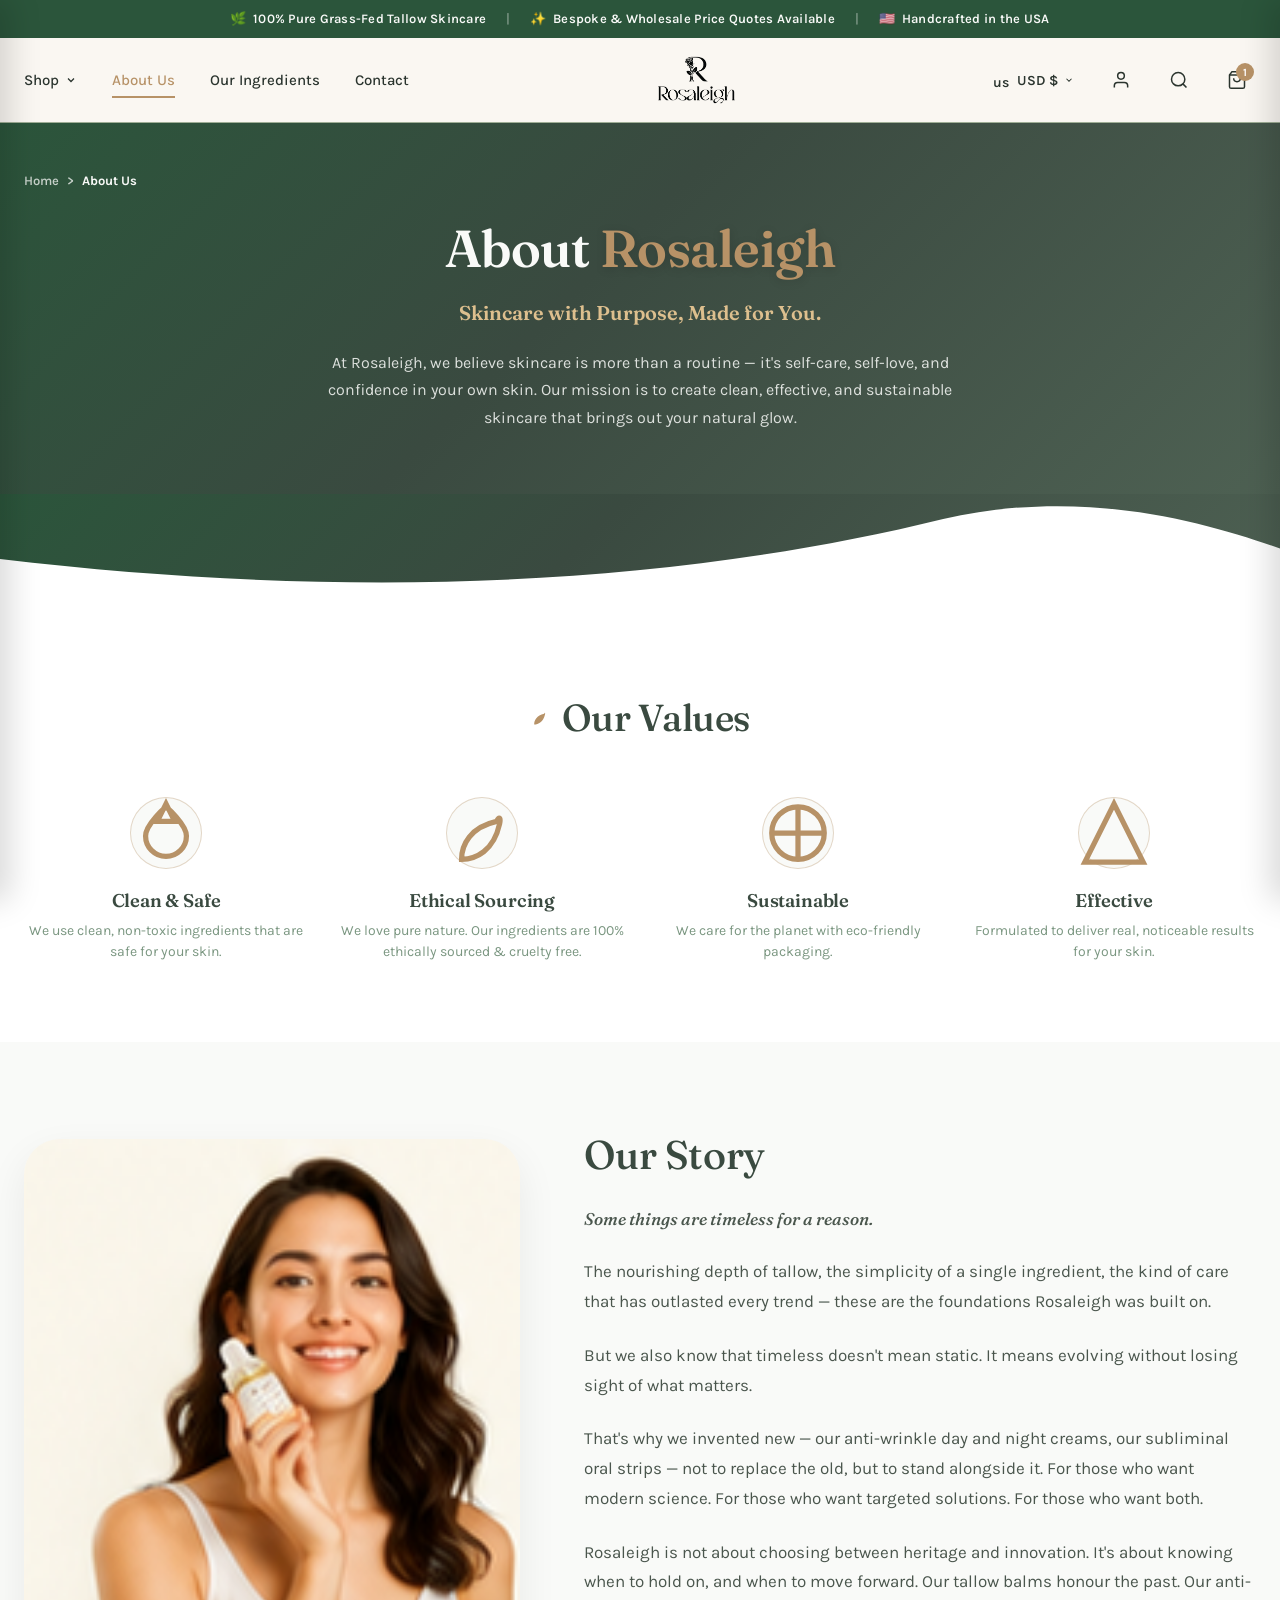
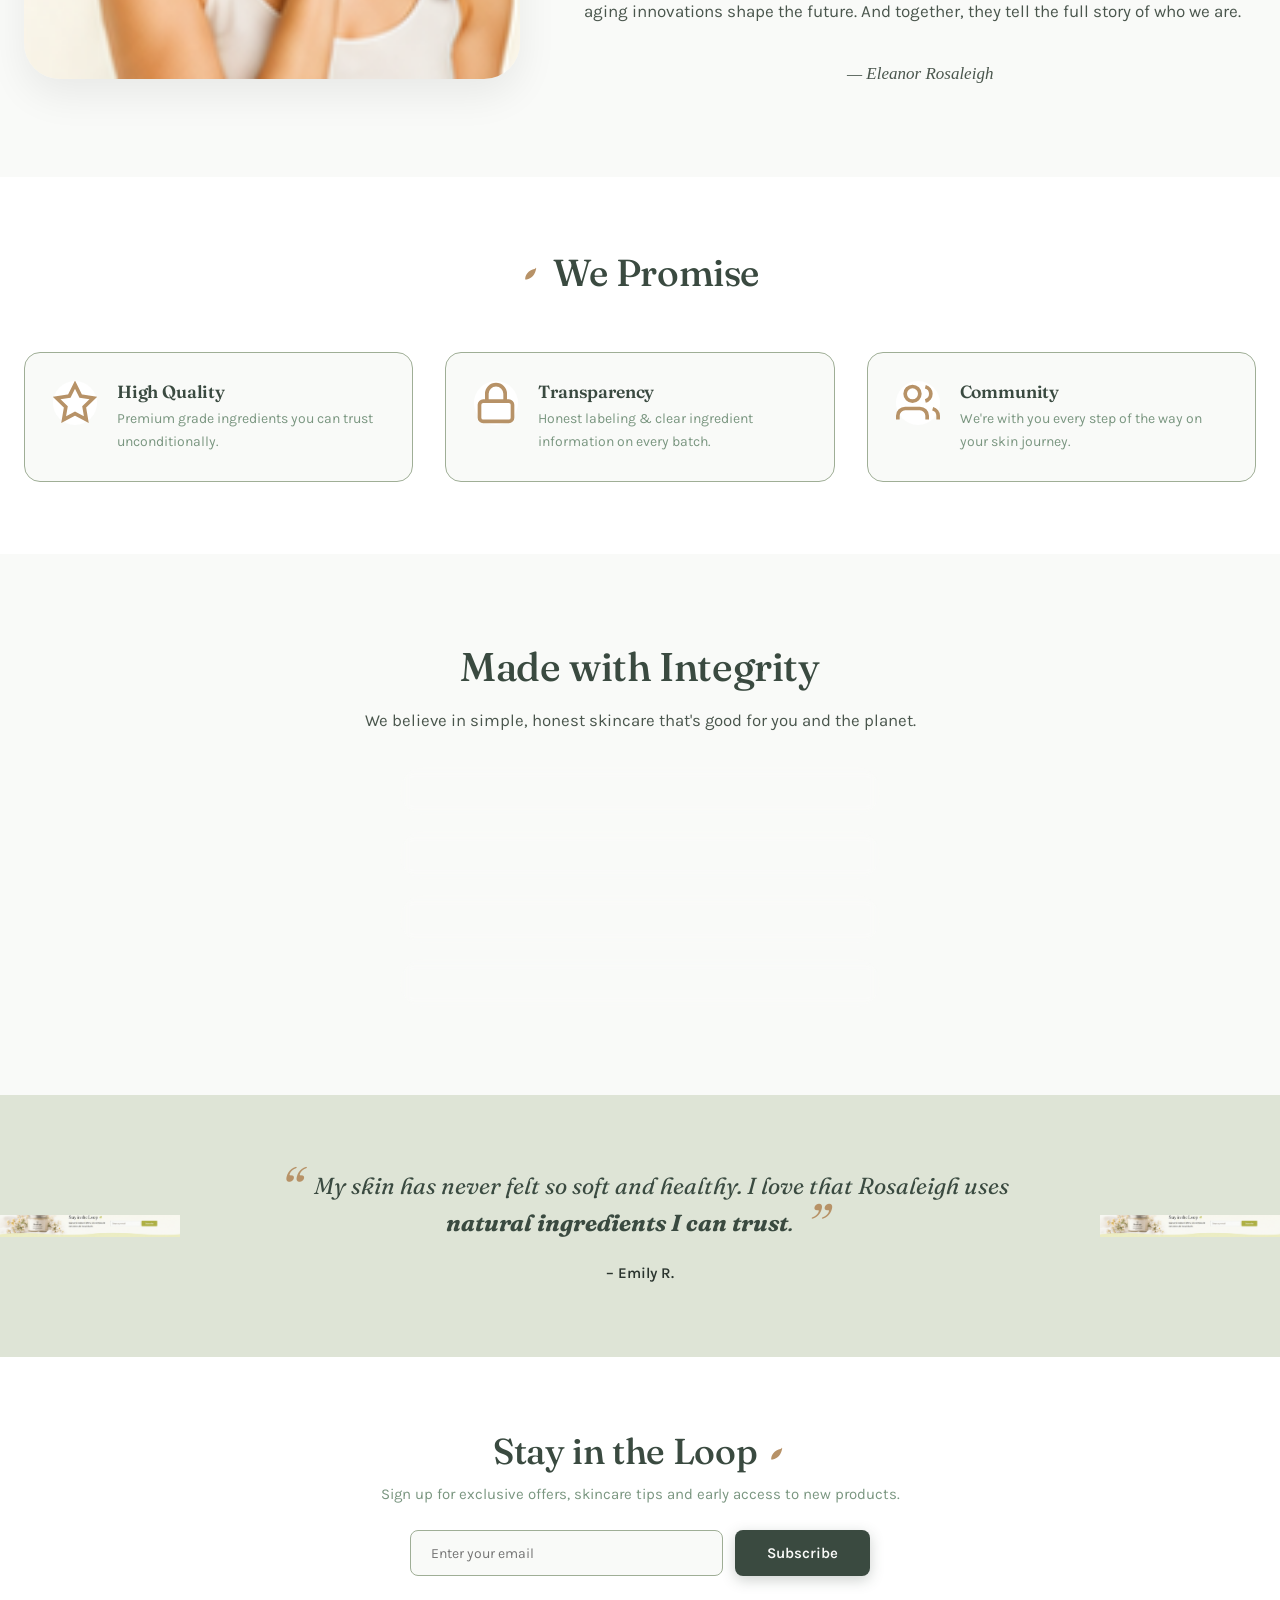
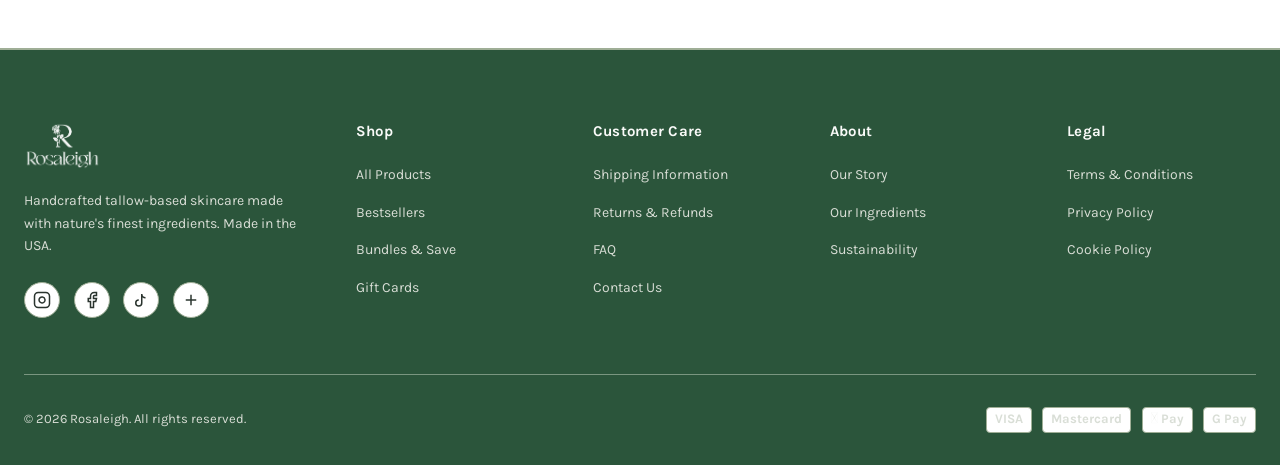
==== commit f06c4419: "Refactor about.html by removing founder's note Removed founder's note section and updated story cont" ====
--- a/about.html
+++ b/about.html
@@ -214,46 +214,22 @@
 
         <div class="story-content">
           <h2>Our Story</h2>
+          <p class="founder-note-intro">Some things are timeless for a reason.</p>
           <p>
-            Rosaleigh was born from a simple belief — everyone deserves healthy, glowing skin without compromise. 
+            The nourishing depth of tallow, the simplicity of a single ingredient, the kind of care that has outlasted every trend — these are the foundations Rosaleigh was built on.
           </p>
           <p>
-            What started as a small passion project in the heart of the American Midwest has grown into a brand loved by thousands of skincare lovers. We set out to replace complicated, chemical-laden routines with the timeless nourishment of grass-fed tallow, cold-pressed botanicals, and raw honeycomb.
+            But we also know that timeless doesn't mean static. It means evolving without losing sight of what matters.
           </p>
           <p>
-            <strong>Thank you for being part of our journey.</strong>
-          </p>
-          <div style="margin-top: 2rem;">
-            <a href="shop.html" class="btn btn-primary">Discover Our Products</a>
-          </div>
-        </div>
-
-      </div>
-    </div>
-  </section>
-
-  <!-- ==================== A NOTE FROM OUR FOUNDER ==================== -->
-  <section class="founder-note-section">
-    <div class="container">
-      <div class="founder-note-card">
-        <span class="founder-quote-mark">“</span>
-        <div class="section-header" style="margin-bottom: 1.75rem;">
-          <h2>A note from our founder</h2>
-        </div>
-        <p class="founder-note-intro">Some things are timeless for a reason.</p>
-        <p>
-          The nourishing depth of tallow, the simplicity of a single ingredient, the kind of care that has outlasted every trend — these are the foundations Rosaleigh was built on.
-        </p>
-        <p>
-          But we also know that timeless doesn't mean static. It means evolving without losing sight of what matters.
-        </p>
-        <p>
-          That's why we invented new — our anti-wrinkle day and night creams, our subliminal oral strips — not to replace the old, but to stand alongside it. For those who want modern science. For those who want targeted solutions. For those who want both.
-        </p>
-        <p>
-          Rosaleigh is not about choosing between heritage and innovation. It's about knowing when to hold on, and when to move forward. Our tallow balms honour the past. Our anti-aging innovations shape the future. And together, they tell the full story of who we are.
-        </p>
-        <p class="founder-signature">— Eleanor Rosaleigh</p>
+            That's why we invented new — our anti-wrinkle day and night creams, our subliminal oral strips — not to replace the old, but to stand alongside it. For those who want modern science. For those who want targeted solutions. For those who want both.
+          </p>
+          <p>
+            Rosaleigh is not about choosing between heritage and innovation. It's about knowing when to hold on, and when to move forward. Our tallow balms honour the past. Our anti-aging innovations shape the future. And together, they tell the full story of who we are.
+          </p>
+          <p class="founder-signature">— Eleanor Rosaleigh</p>
+        </div>
+
       </div>
     </div>
   </section>
@@ -321,15 +297,15 @@
   <!-- ==================== MADE WITH INTEGRITY ==================== -->
   <section class="integrity-section">
     <div class="container">
-      <div class="integrity-grid">
+      <div class="integrity-grid" style="grid-template-columns: 1fr; justify-content: center;">
         
-        <div>
+        <div style="max-width: 640px; margin: 0 auto; text-align: center;">
           <h2 style="font-size: 2.5rem; margin-bottom: 1rem;">Made with Integrity</h2>
           <p style="font-size: 1.05rem; color: var(--text-body); margin-bottom: 2rem;">
             We believe in simple, honest skincare that's good for you and the planet.
           </p>
 
-          <div class="benefits-checklist">
+          <div class="benefits-checklist" style="max-width: 480px; margin: 0 auto;">
             <div class="benefit-item">
               <span class="check-icon">
                 <svg viewBox="0 0 24 24" fill="none" stroke="currentColor" stroke-width="3">
@@ -365,10 +341,6 @@
           </div>
         </div>
 
-        <div class="page-hero-media">
-          <img src="assets/images/about/integrity-products.png" alt="Rosaleigh Balms and Serums on stone">
-        </div>
-
       </div>
     </div>
   </section>
@@ -392,19 +364,16 @@
   <!-- ==================== STAY IN THE LOOP ==================== -->
   <section class="newsletter-section">
     <div class="container">
-      <div class="newsletter-grid">
-        <div class="newsletter-visual">
-          <img src="images/tallow balm1 white.jpeg" alt="Rosaleigh Tallow Cream">
-        </div>
-        <div class="newsletter-content">
-          <h2>
+      <div class="newsletter-grid" style="grid-template-columns: 1fr; justify-content: center;">
+        <div class="newsletter-content" style="text-align: center; max-width: 560px; margin: 0 auto;">
+          <h2 style="justify-content: center;">
             Stay in the Loop
             <svg class="leaf-accent" viewBox="0 0 24 24" fill="currentColor">
               <path d="M17 8C8 10 5 16 5 21C10 21 16 18 18 9C18.5 7 18 6 17 8Z"></path>
             </svg>
           </h2>
           <p>Sign up for exclusive offers, skincare tips and early access to new products.</p>
-          <form class="newsletter-form">
+          <form class="newsletter-form" style="max-width: 460px; margin: 0 auto;">
             <input type="email" class="newsletter-input" placeholder="Enter your email" required>
             <button type="submit" class="btn btn-primary">Subscribe</button>
           </form>
--- a/css/style.css
+++ b/css/style.css
@@ -1697,6 +1697,63 @@
   margin-bottom: 1.5rem;
 }
 
+/* Founder's Note Section */
+.founder-note-section {
+  padding: 5.5rem 0;
+  background-color: var(--bg-white);
+}
+
+.founder-note-card {
+  max-width: 720px;
+  margin: 0 auto;
+  text-align: center;
+  position: relative;
+  padding: 0 1rem;
+}
+
+.founder-quote-mark {
+  display: block;
+  font-family: var(--font-serif);
+  font-size: 5rem;
+  line-height: 1;
+  color: #B79267;
+  opacity: 0.5;
+  margin-bottom: -1rem;
+}
+
+.founder-note-card .section-header h2 {
+  font-size: 2.1rem;
+  display: block;
+  justify-content: center;
+}
+
+.founder-note-intro {
+  font-family: var(--font-serif);
+  font-size: 1.375rem;
+  font-style: italic;
+  color: var(--text-charcoal);
+  margin-bottom: 1.5rem;
+  font-weight: 500;
+}
+
+.founder-note-card p {
+  font-size: 1.0625rem;
+  line-height: 1.8;
+  color: var(--text-body);
+  margin-bottom: 1.5rem;
+  text-align: left;
+}
+
+.founder-signature {
+  font-family: var(--font-display);
+  font-size: 1.5rem;
+  font-style: italic;
+  color: #B79267;
+  text-align: center !important;
+  margin-top: 2rem;
+  margin-bottom: 0 !important;
+}
+
 /* We Promise 3 Cards */
 .promise-section {
   padding: 4.5rem 0;
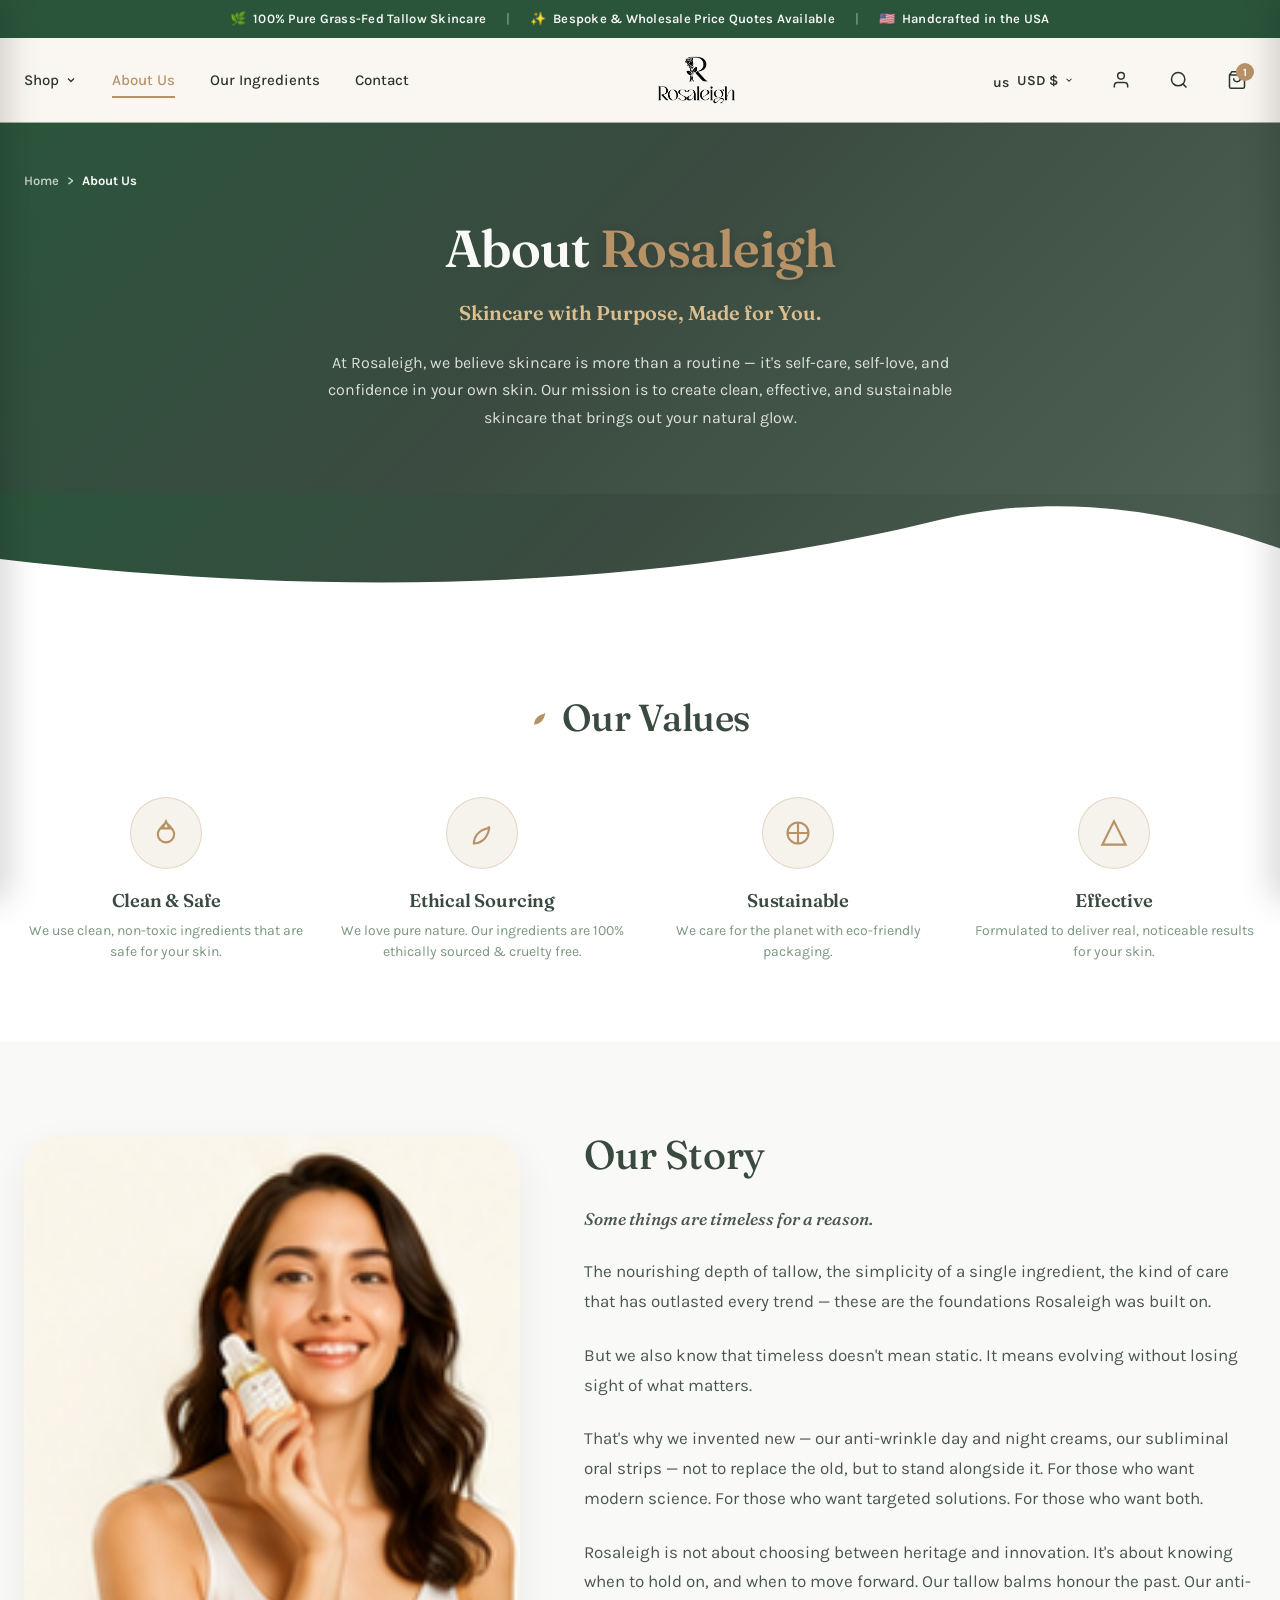
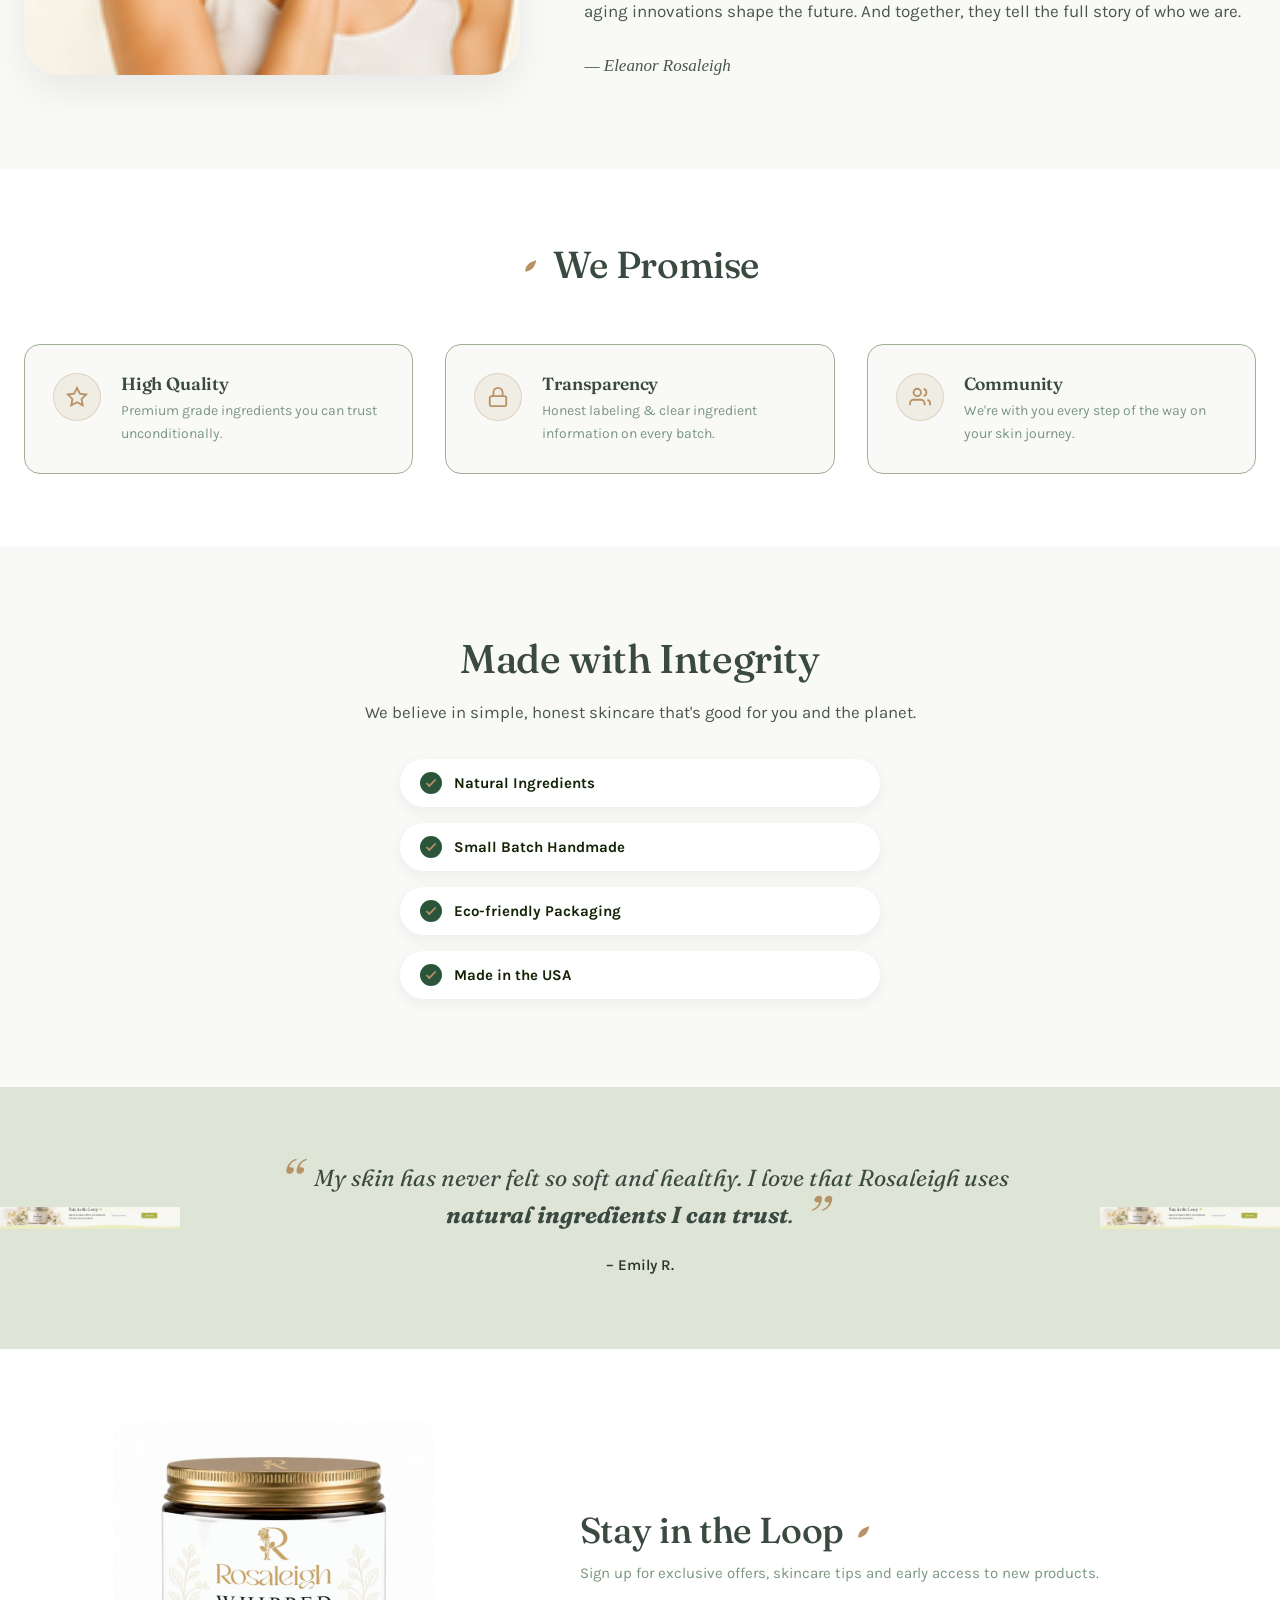
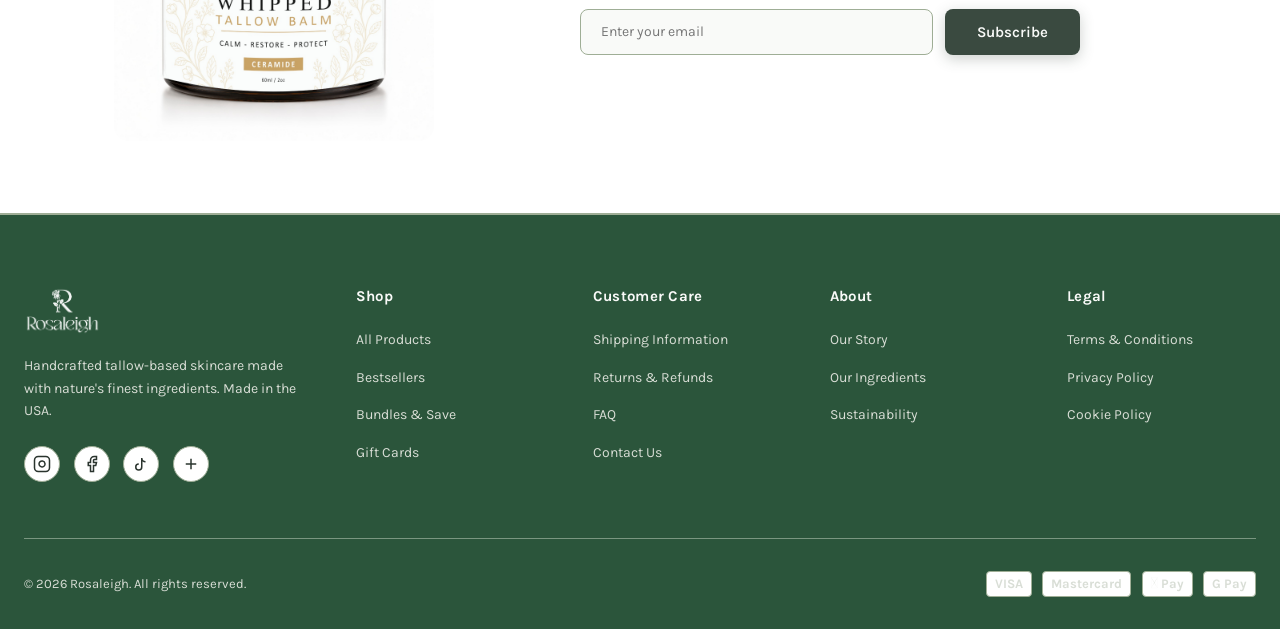
==== commit 11fdf2d8: "Refactor newsletter section layout and styles" ====
--- a/about.html
+++ b/about.html
@@ -364,16 +364,19 @@
   <!-- ==================== STAY IN THE LOOP ==================== -->
   <section class="newsletter-section">
     <div class="container">
-      <div class="newsletter-grid" style="grid-template-columns: 1fr; justify-content: center;">
-        <div class="newsletter-content" style="text-align: center; max-width: 560px; margin: 0 auto;">
-          <h2 style="justify-content: center;">
+      <div class="newsletter-grid">
+        <div class="newsletter-visual">
+          <img src="images/tallow balm1 white.jpeg" alt="Rosaleigh Tallow Cream">
+        </div>
+        <div class="newsletter-content">
+          <h2>
             Stay in the Loop
             <svg class="leaf-accent" viewBox="0 0 24 24" fill="currentColor">
               <path d="M17 8C8 10 5 16 5 21C10 21 16 18 18 9C18.5 7 18 6 17 8Z"></path>
             </svg>
           </h2>
           <p>Sign up for exclusive offers, skincare tips and early access to new products.</p>
-          <form class="newsletter-form" style="max-width: 460px; margin: 0 auto;">
+          <form class="newsletter-form">
             <input type="email" class="newsletter-input" placeholder="Enter your email" required>
             <button type="submit" class="btn btn-primary">Subscribe</button>
           </form>
--- a/css/style.css
+++ b/css/style.css
@@ -1633,18 +1633,23 @@
   width: 72px;
   height: 72px;
   border-radius: 50%;
-  border: 1px solid rgba(var(--primary-olive-rgb), 0.35);
-  background-color: var(--bg-warm-cream);
-  display: flex;
-  align-items: center;
-  justify-content: center;
-  color: var(--primary-olive);
+  border: 1px solid rgba(183, 146, 103, 0.3);
+  background: rgba(183, 146, 103, 0.12);
+  display: flex;
+  align-items: center;
+  justify-content: center;
+  color: #B79267;
   margin-bottom: 1.25rem;
   transition: all var(--transition-smooth);
 }
 
+.value-circle-icon svg {
+  width: 28px;
+  height: 28px;
+}
+
 .value-card:hover .value-circle-icon {
-  background-color: var(--primary-olive);
+  background-color: #B79267;
   color: #FFFFFF;
   transform: scale(1.08);
 }
@@ -1697,36 +1702,7 @@
   margin-bottom: 1.5rem;
 }
 
-/* Founder's Note Section */
-.founder-note-section {
-  padding: 5.5rem 0;
-  background-color: var(--bg-white);
-}
-
-.founder-note-card {
-  max-width: 720px;
-  margin: 0 auto;
-  text-align: center;
-  position: relative;
-  padding: 0 1rem;
-}
-
-.founder-quote-mark {
-  display: block;
-  font-family: var(--font-serif);
-  font-size: 5rem;
-  line-height: 1;
-  color: #B79267;
-  opacity: 0.5;
-  margin-bottom: -1rem;
-}
-
-.founder-note-card .section-header h2 {
-  font-size: 2.1rem;
-  display: block;
-  justify-content: center;
-}
-
+/* Founder's Note styling (used inside Our Story section) */
 .founder-note-intro {
   font-family: var(--font-serif);
   font-size: 1.375rem;
@@ -1736,21 +1712,12 @@
   font-weight: 500;
 }
 
-.founder-note-card p {
-  font-size: 1.0625rem;
-  line-height: 1.8;
-  color: var(--text-body);
-  margin-bottom: 1.5rem;
-  text-align: left;
-}
-
 .founder-signature {
   font-family: var(--font-display);
   font-size: 1.5rem;
   font-style: italic;
   color: #B79267;
-  text-align: center !important;
-  margin-top: 2rem;
+  margin-top: 1.5rem;
   margin-bottom: 0 !important;
 }
 
@@ -1777,15 +1744,21 @@
 }
 
 .promise-icon {
-  width: 44px;
-  height: 44px;
+  width: 48px;
+  height: 48px;
   border-radius: 50%;
-  background-color: #FFFFFF;
-  display: flex;
-  align-items: center;
-  justify-content: center;
-  color: var(--primary-olive);
+  background: rgba(183, 146, 103, 0.12);
+  border: 1px solid rgba(183, 146, 103, 0.3);
+  display: flex;
+  align-items: center;
+  justify-content: center;
+  color: #B79267;
   flex-shrink: 0;
+}
+
+.promise-icon svg {
+  width: 22px;
+  height: 22px;
 }
 
 .promise-card h3 {
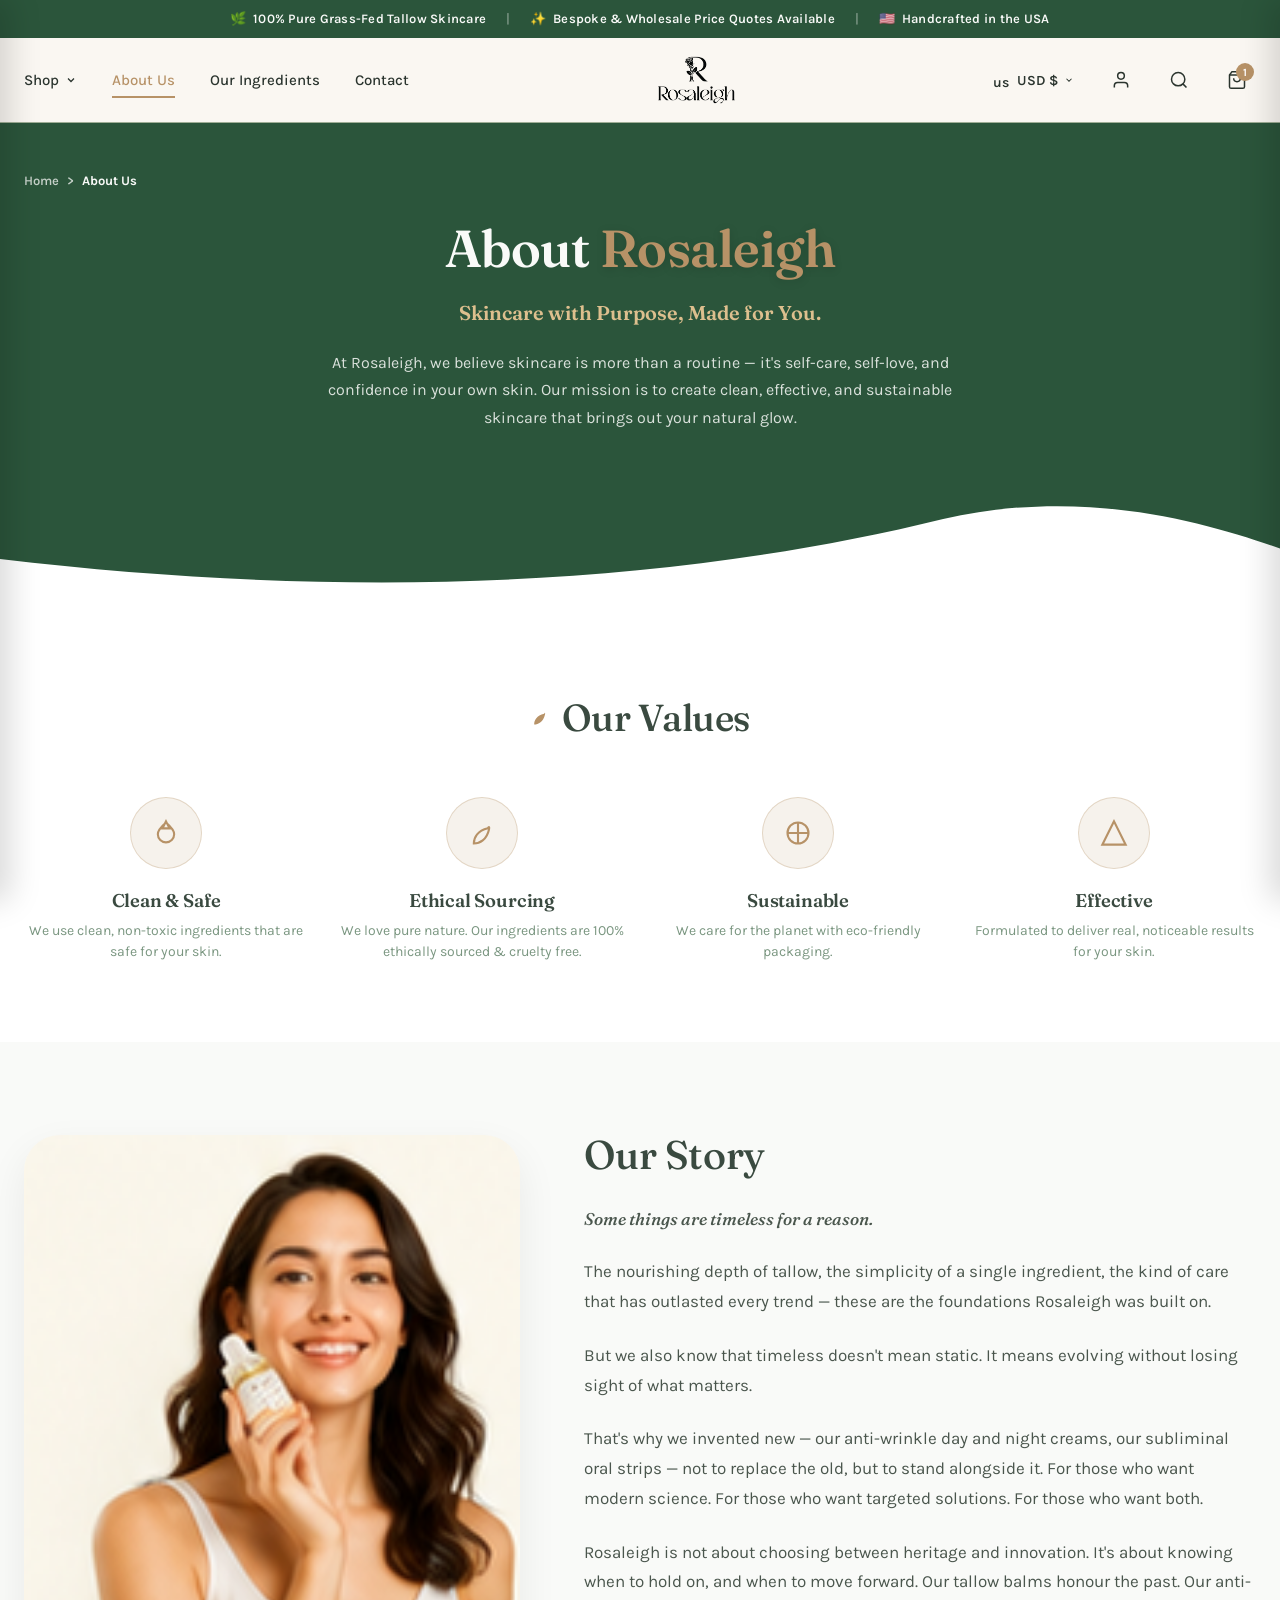
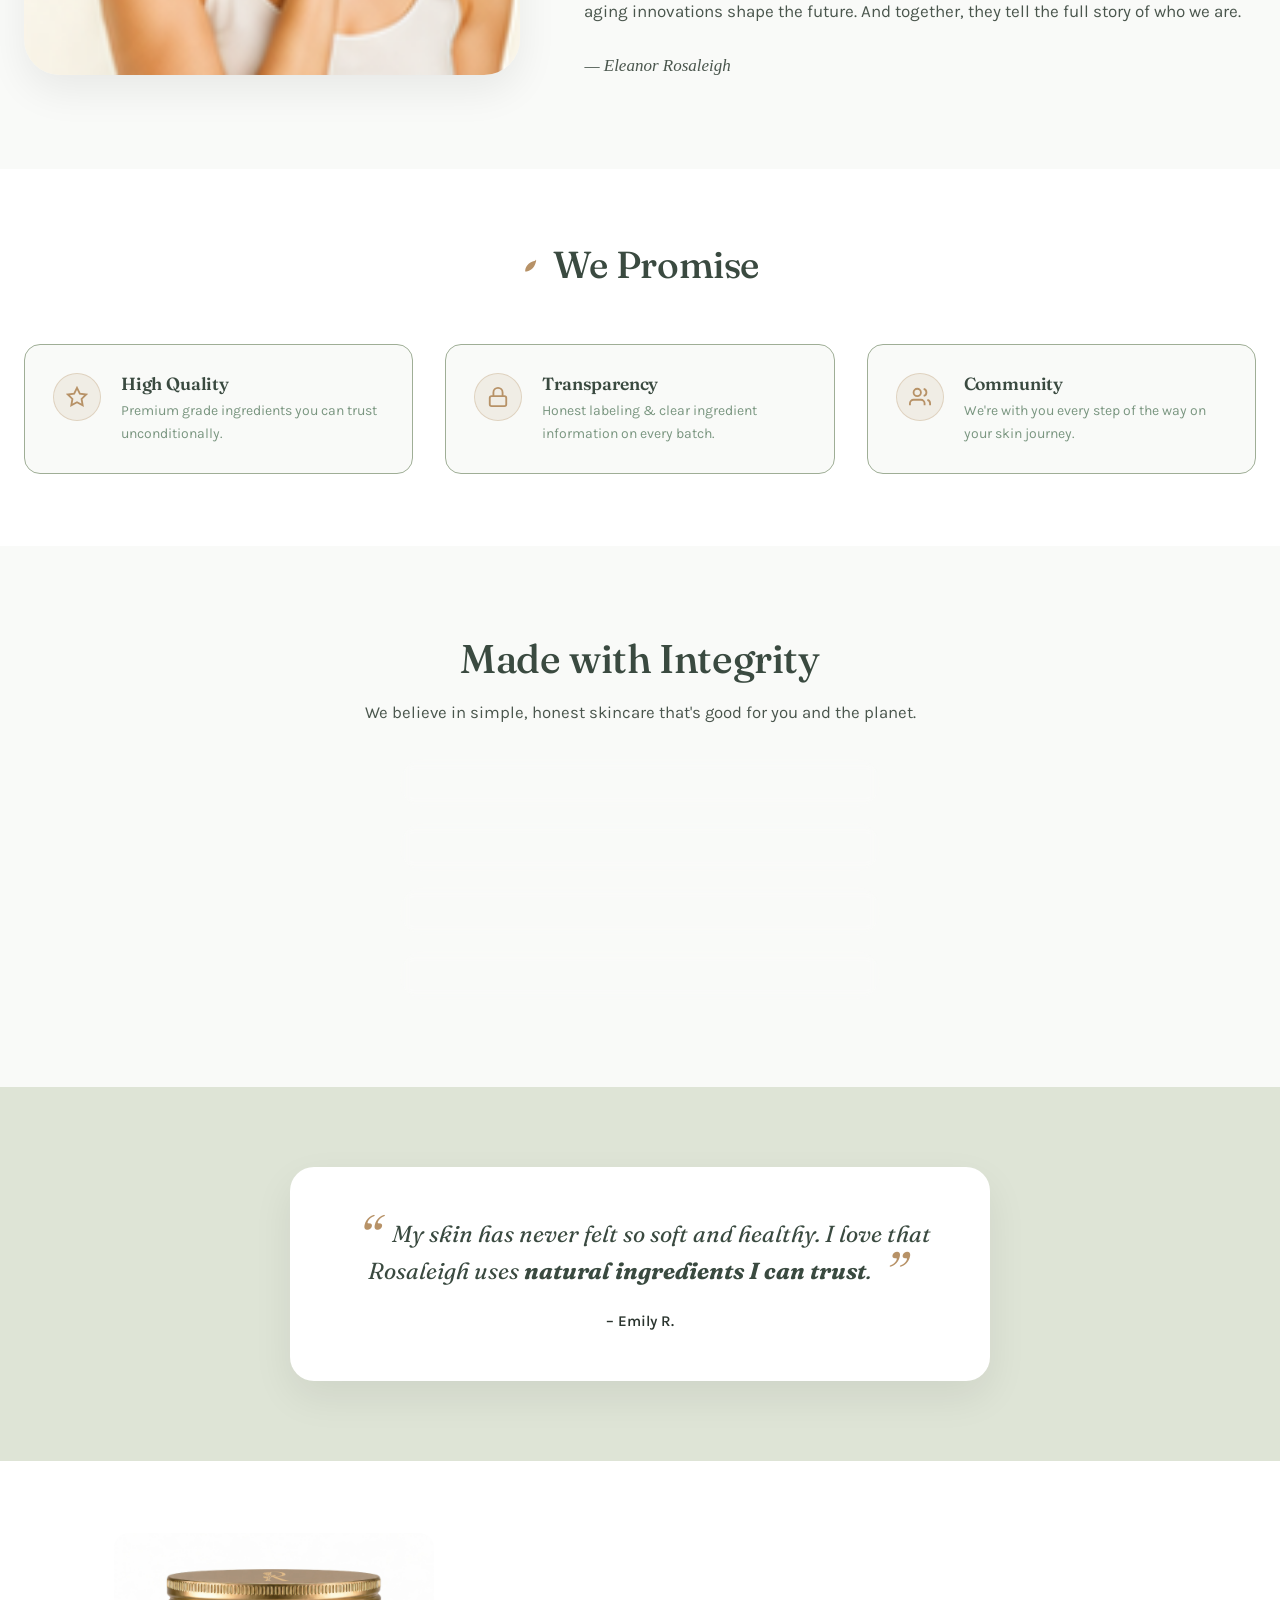
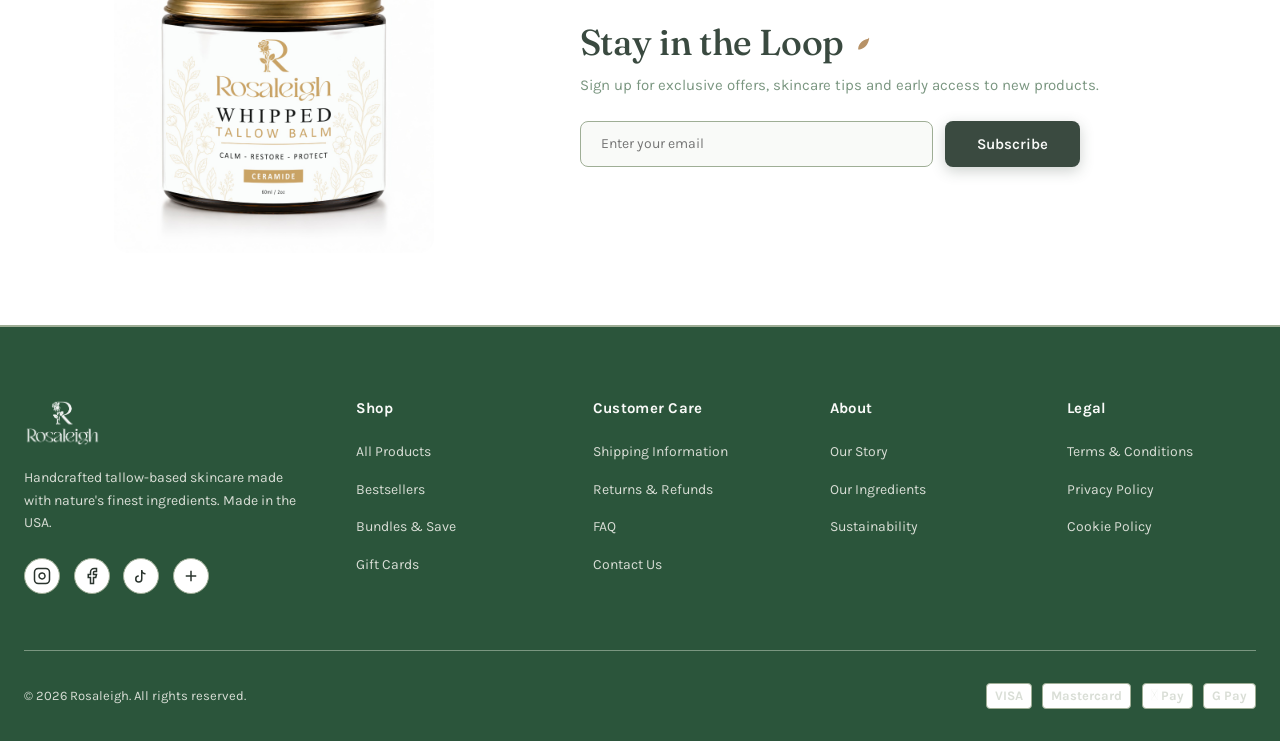
==== commit a7df77a2: "Change background of curve divider to bg-footer" ====
--- a/about.html
+++ b/about.html
@@ -132,7 +132,7 @@
   </section>
 
   <!-- Organic Curve Divider -->
-  <div class="curve-divider curve-divider-bottom" style="background: var(--lime-gradient);">
+  <div class="curve-divider curve-divider-bottom" style="background: var(--bg-footer);">
     <svg viewBox="0 0 1440 120" fill="none" preserveAspectRatio="none">
       <path d="M0,65 C380,105 740,95 1060,25 C1220,-8 1360,30 1440,55 L1440,120 L0,120 Z" fill="#FFFFFF"></path>
     </svg>
--- a/css/style.css
+++ b/css/style.css
@@ -601,7 +601,7 @@
    ========================================================================== */
 .hero-section {
   position: relative;
-  background: var(--lime-gradient);
+  background: var(--bg-footer);
   padding-top: 3.5rem;
   padding-bottom: 5.5rem;
   overflow: hidden;
@@ -846,7 +846,7 @@
 
 .quick-action-btn:hover {
   background: var(--lime-gradient);
-  color: #142205;
+  color: #F9FAF8;
 }
 
 .product-details {
@@ -1058,7 +1058,7 @@
    ========================================================================== */
 .why-tallow-section {
   position: relative;
-  background: var(--lime-gradient);
+  background: var(--bg-footer);
   padding: 5.5rem 0;
   overflow: hidden;
 }
@@ -1233,48 +1233,24 @@
 .testimonial-banner-section {
   position: relative;
   background-color: var(--bg-olive-tint);
-  padding: 4.5rem 0;
-  overflow: hidden;
+  padding: 5rem 0;
   text-align: center;
-}
-
-.testimonial-banner-section::before,
-.testimonial-banner-section::after {
-  content: '';
-  position: absolute;
-  top: 0;
-  bottom: 0;
-  width: 180px;
-  background-size: contain;
-  background-repeat: no-repeat;
-  background-position: center;
-  pointer-events: none;
-  opacity: 0.85;
-}
-
-.testimonial-banner-section::before {
-  left: 0;
-  background-image: url('../assets/images/about/testimonial-leaves.png');
-  background-position: left center;
-}
-
-.testimonial-banner-section::after {
-  right: 0;
-  background-image: url('../assets/images/about/testimonial-leaves.png');
-  background-position: right center;
 }
 
 .testimonial-carousel-wrap {
   position: relative;
-  max-width: 800px;
+  max-width: 700px;
   margin: 0 auto;
-  z-index: 5;
+  padding: 3rem 2.5rem;
+  background-color: #FFFFFF;
+  border-radius: var(--radius-lg);
+  box-shadow: var(--shadow-medium);
 }
 
 .quote-mark {
   font-family: var(--font-serif);
   font-size: 3.5rem;
-  color: var(--primary-olive);
+  color: #B79267;
   line-height: 0;
   display: inline-block;
   vertical-align: middle;
@@ -1523,7 +1499,7 @@
    ========================================================================== */
 .page-hero {
   padding: 3rem 0 4rem 0;
-  background: var(--lime-gradient);
+  background: var(--bg-footer);
   position: relative;
   overflow: hidden;
 }
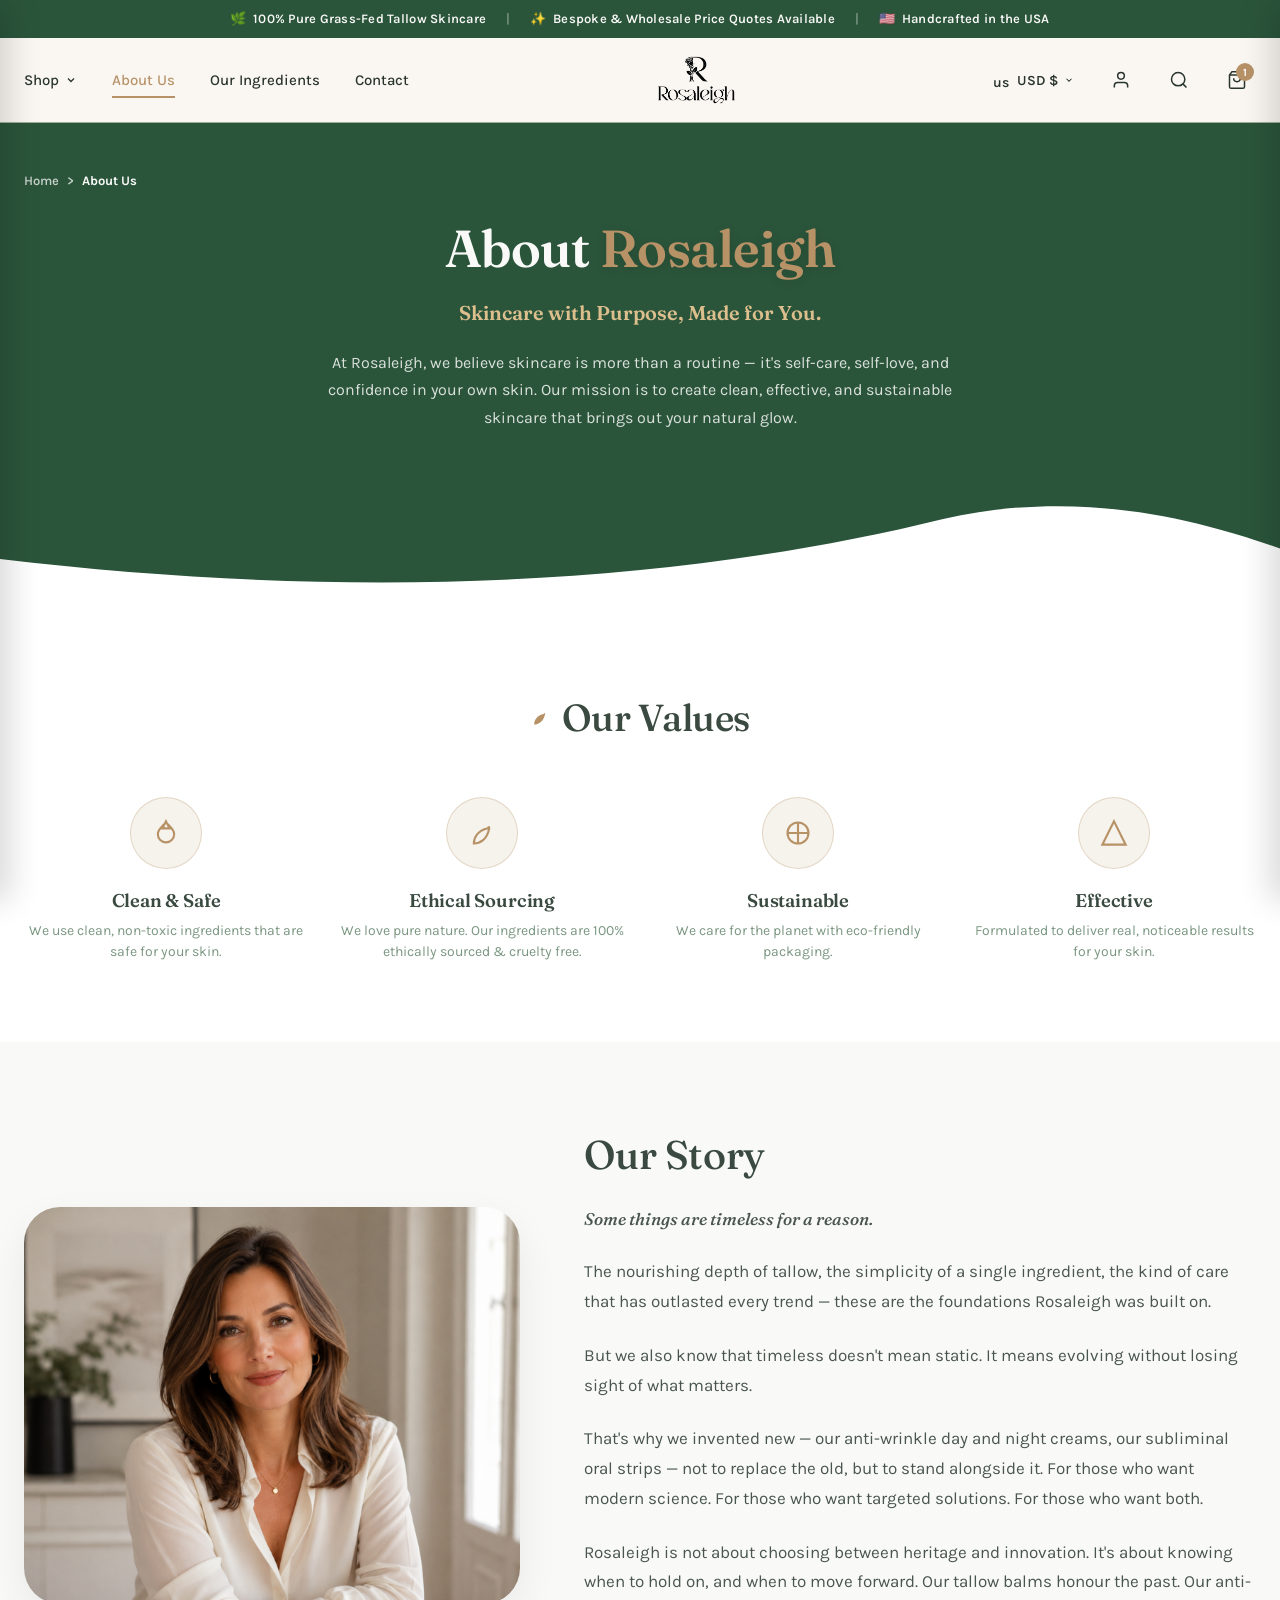
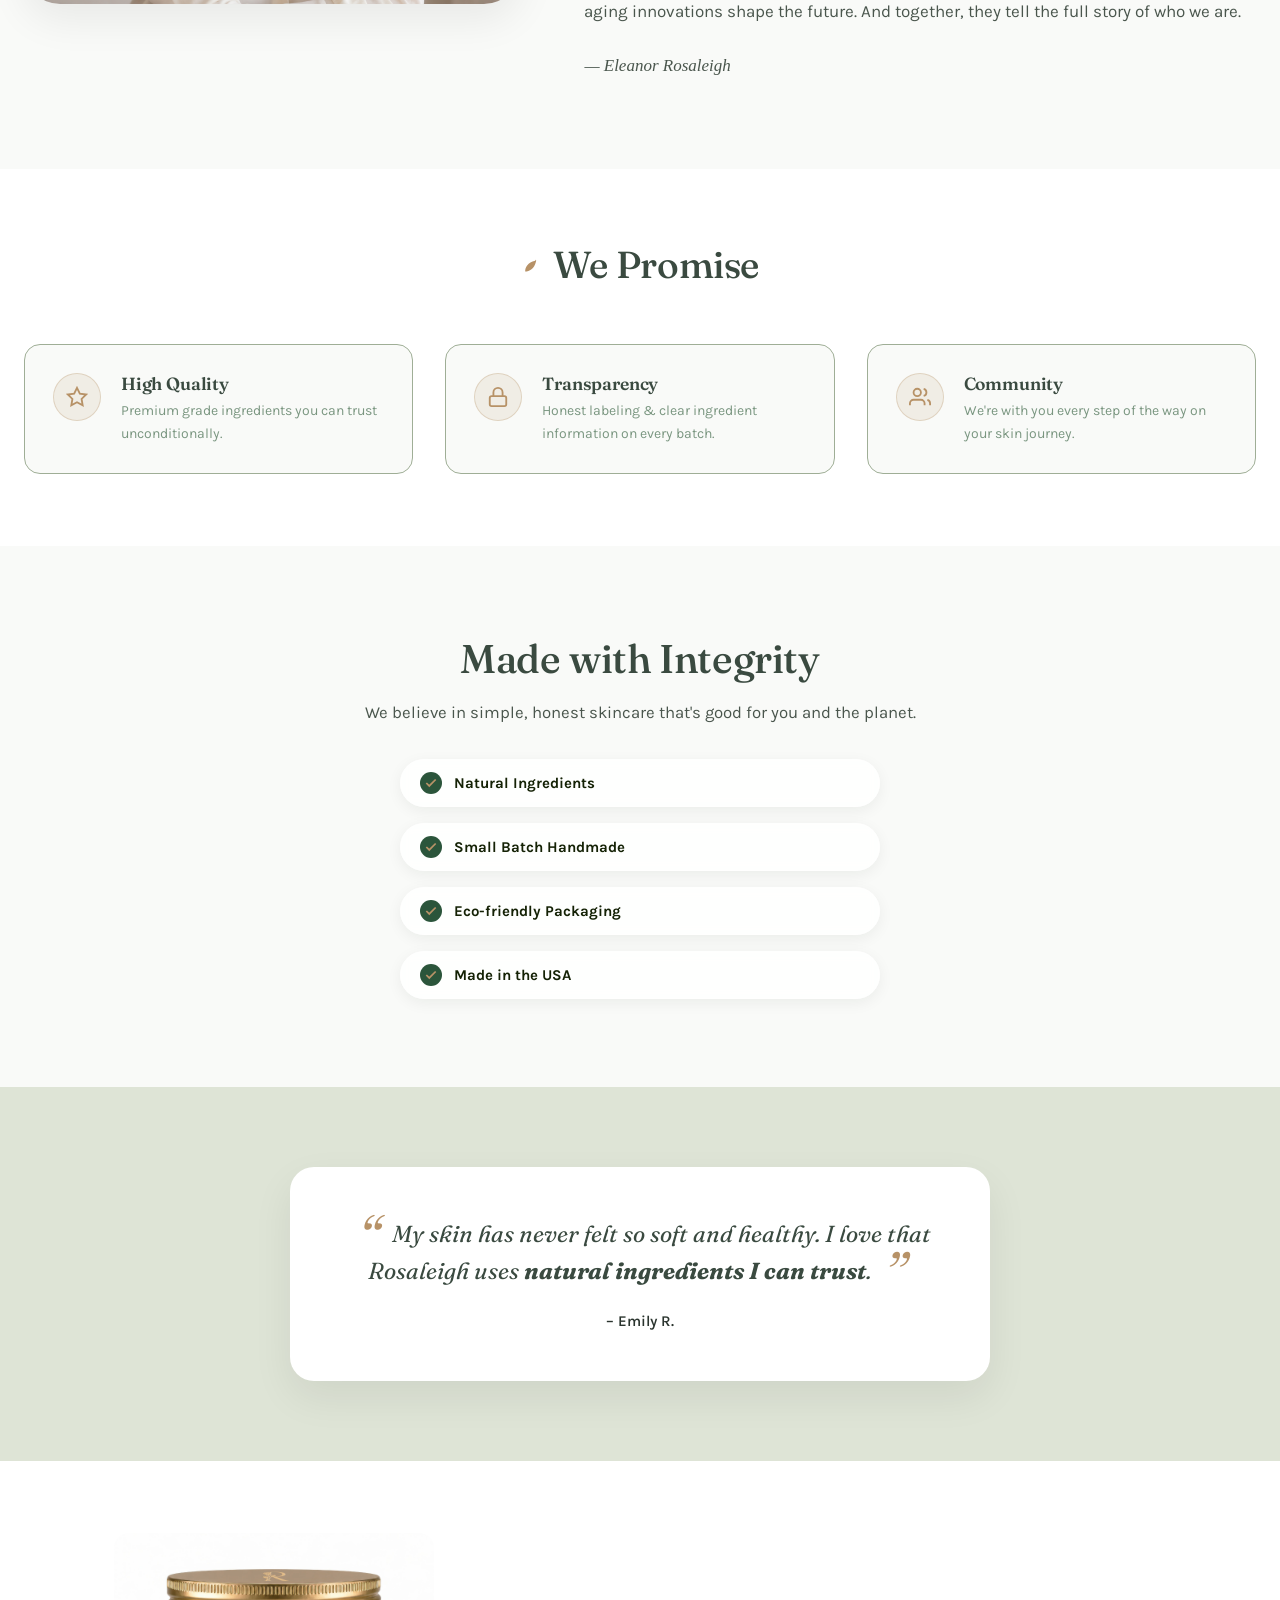
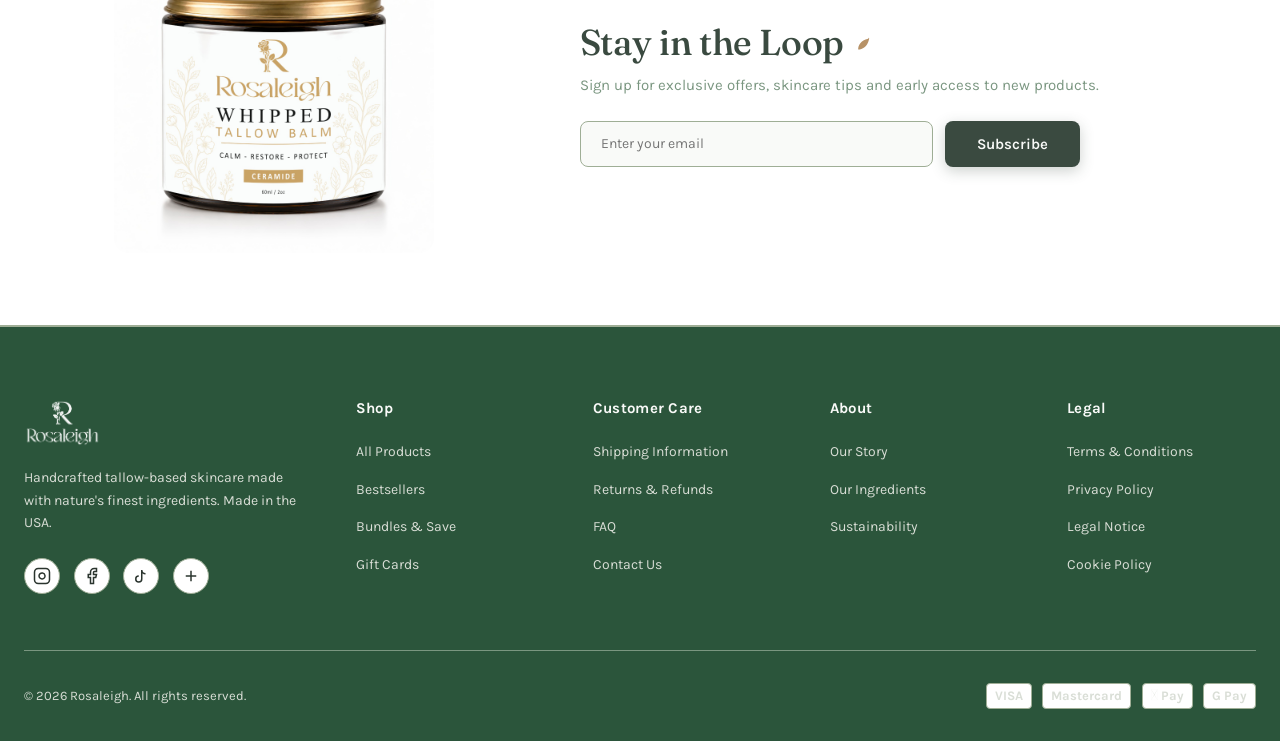
==== commit e52f168f: "Update footer links to point to new policy pages" ====
--- a/about.html
+++ b/about.html
@@ -439,8 +439,8 @@
         <div class="footer-col">
           <h4>Customer Care</h4>
           <ul class="footer-nav">
-            <li><a href="contact.html">Shipping Information</a></li>
-            <li><a href="contact.html">Returns &amp; Refunds</a></li>
+            <li><a href="shipping-policy.html">Shipping Information</a></li>
+            <li><a href="refund-policy.html">Returns &amp; Refunds</a></li>
             <li><a href="contact.html#faq">FAQ</a></li>
             <li><a href="contact.html">Contact Us</a></li>
           </ul>
@@ -460,9 +460,9 @@
         <div class="footer-col">
           <h4>Legal</h4>
           <ul class="footer-nav">
-            <li><a href="about.html">Terms &amp; Conditions</a></li>
-            <li><a href="about.html">Privacy Policy</a></li>
-            <li><a href="about.html">Cookie Policy</a></li>
+            <li><a href="terms-of-service.html">Terms &amp; Conditions</a></li>
+            <li><a href="privacy-policy.html">Privacy Policy</a></li><li><a href="legal-notice.html">Legal Notice</a></li>
+            <li><a href="cookie-policy.html">Cookie Policy</a></li>
           </ul>
         </div>
 
--- a/css/style.css
+++ b/css/style.css
@@ -1194,17 +1194,18 @@
   width: 58px;
   height: 58px;
   border-radius: 50%;
-  background-color: var(--bg-olive-subtle);
-  display: flex;
-  align-items: center;
-  justify-content: center;
-  color: var(--primary-olive);
+  background: rgba(183, 146, 103, 0.12);
+  border: 1px solid rgba(183, 146, 103, 0.3);
+  display: flex;
+  align-items: center;
+  justify-content: center;
+  color: #B79267;
   margin-bottom: 1.35rem;
   transition: all var(--transition-smooth);
 }
 
 .feature-box:hover .feature-box-icon {
-  background-color: var(--primary-olive);
+  background-color: #B79267;
   color: #FFFFFF;
   transform: scale(1.1);
 }
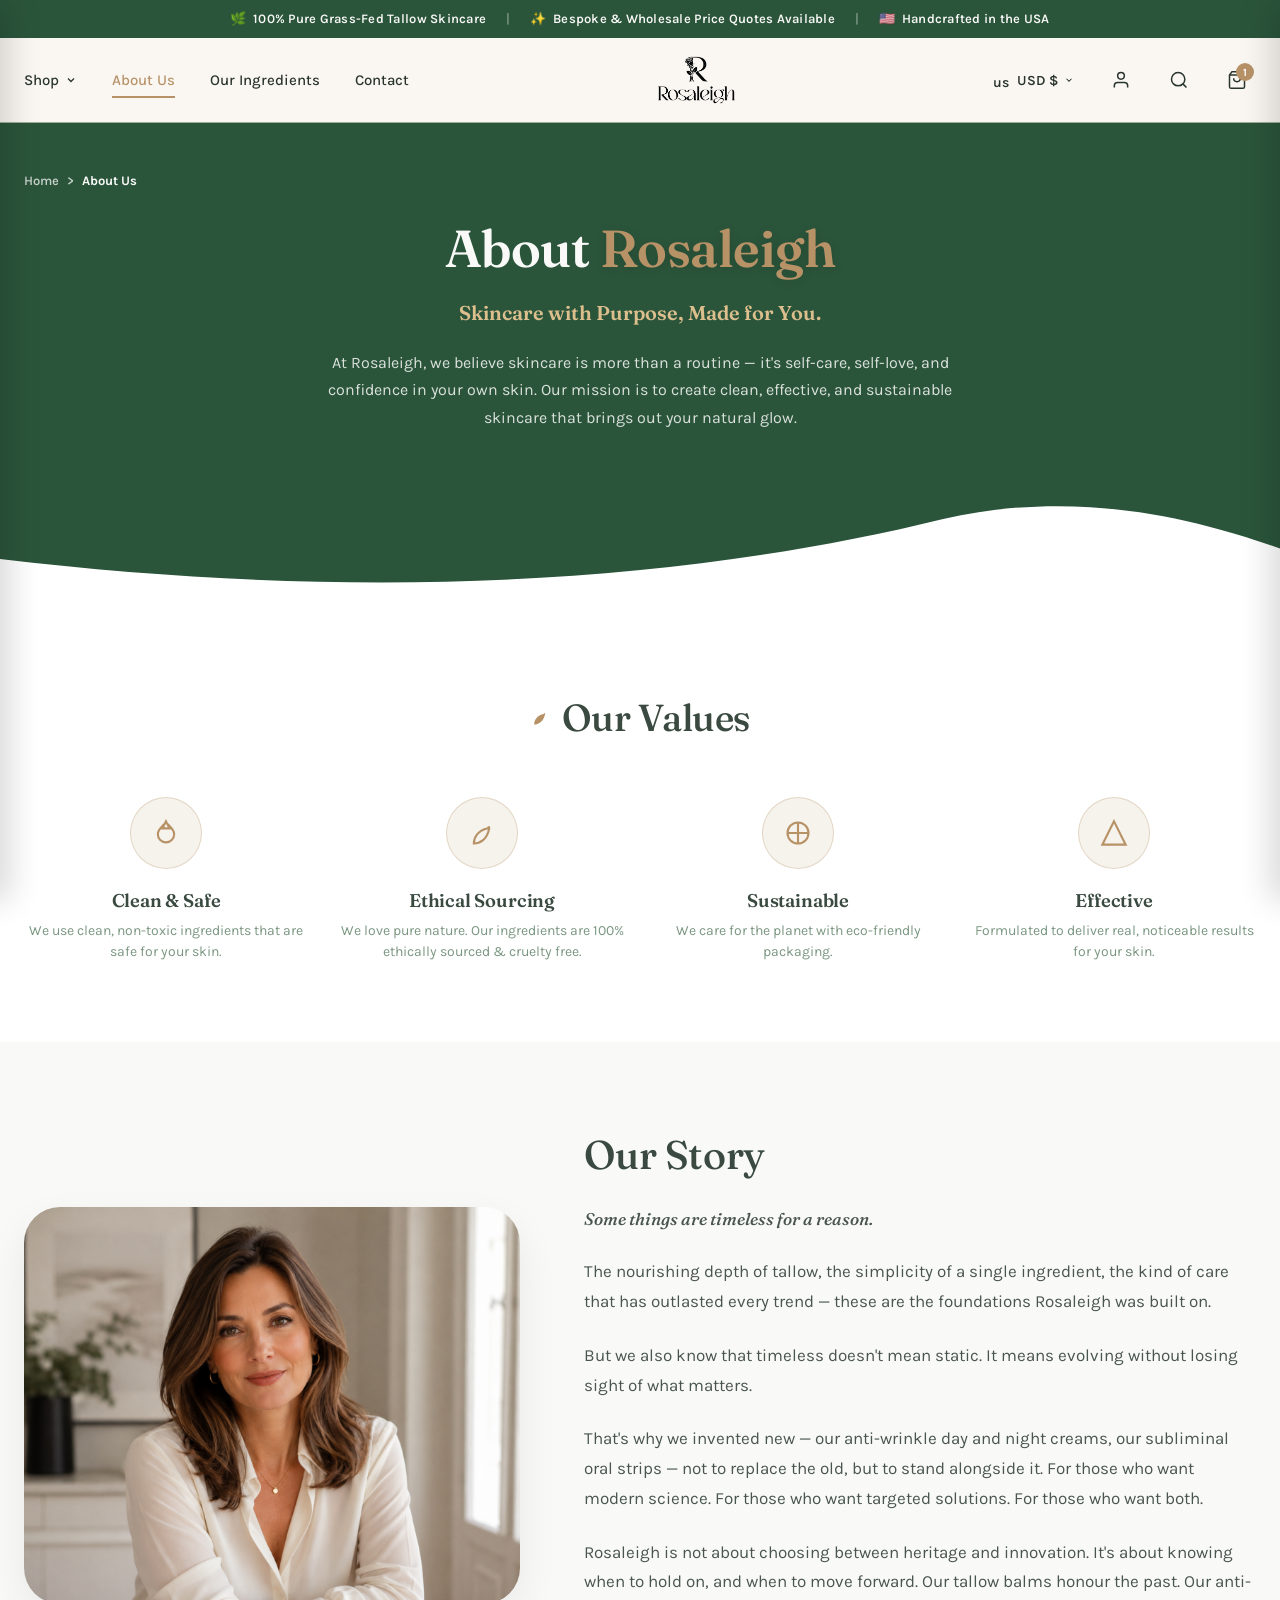
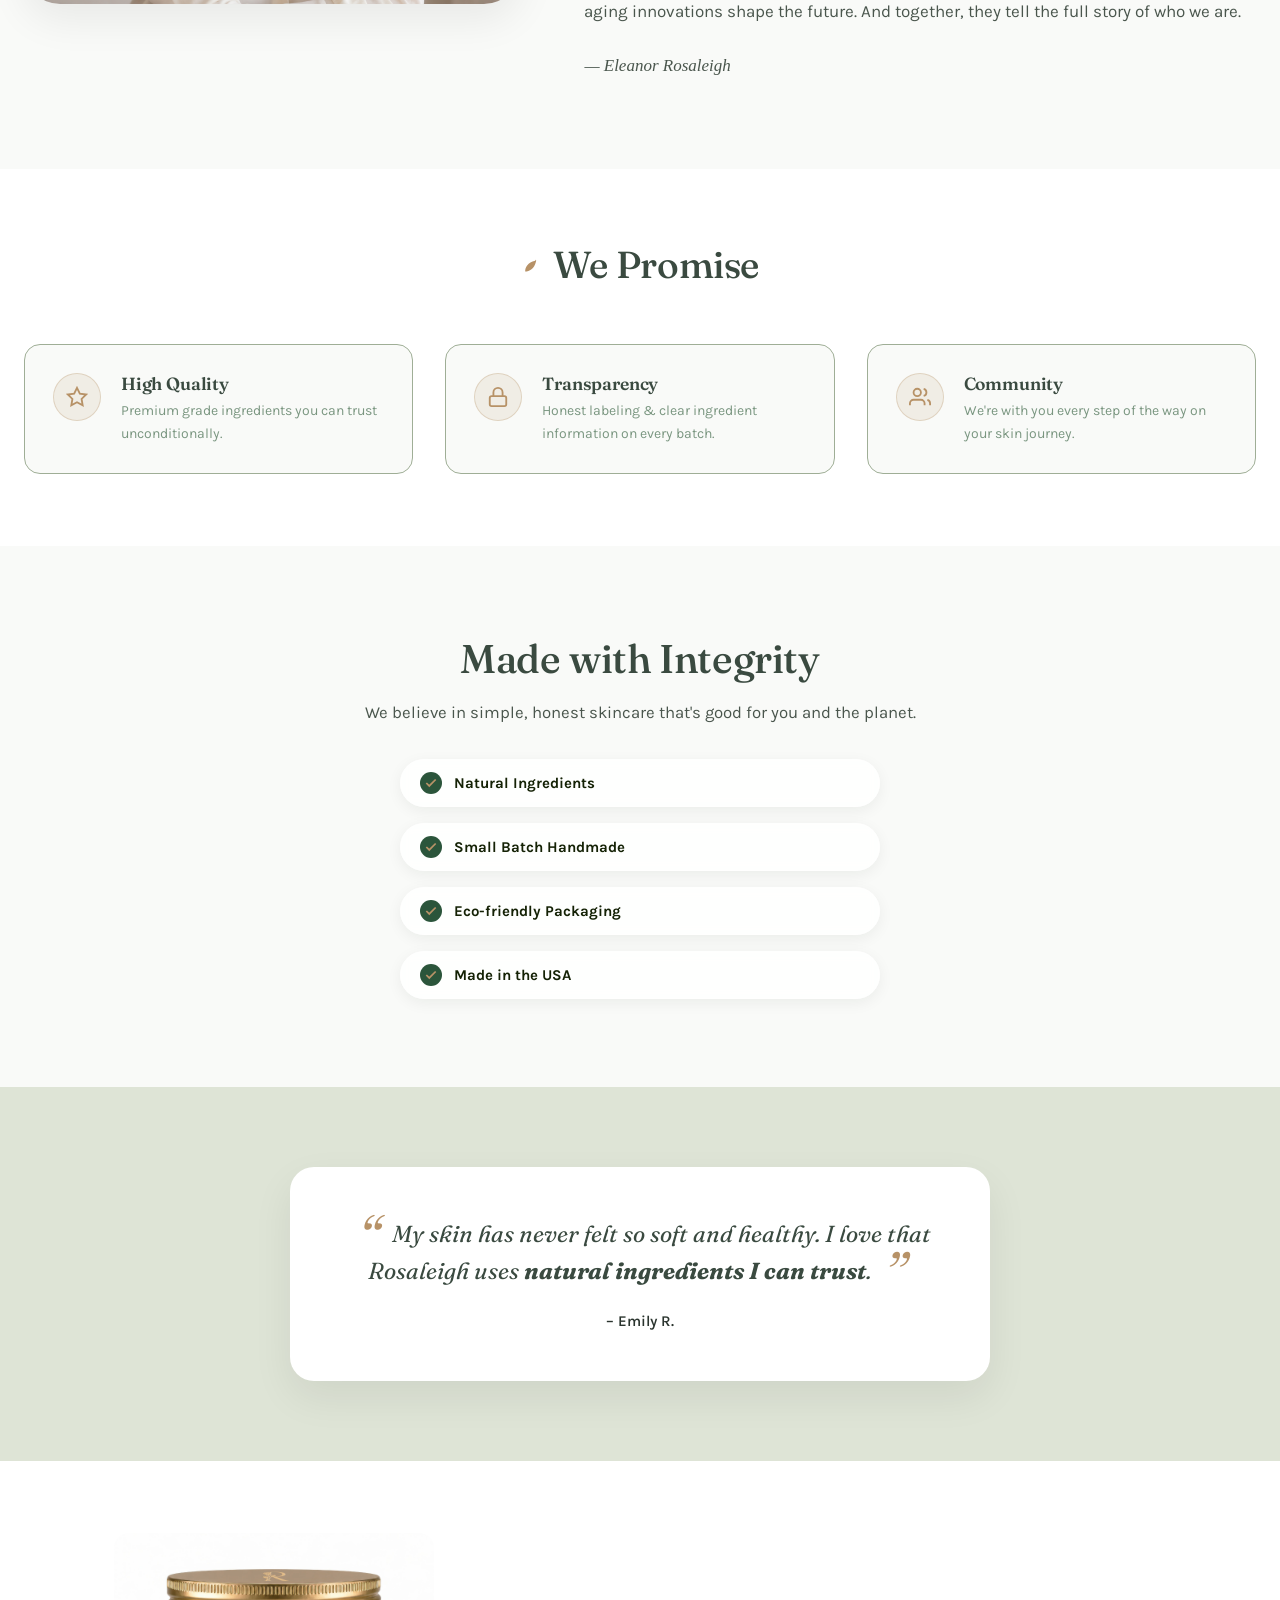
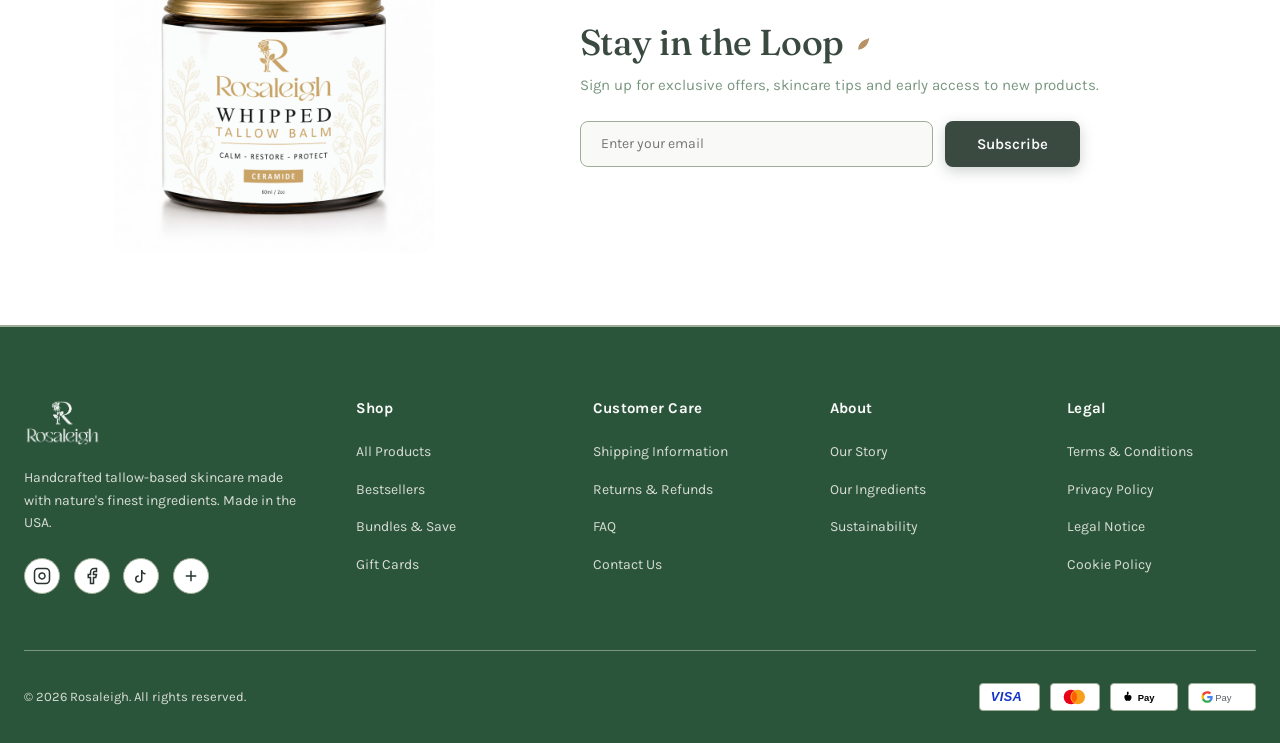
==== commit 9a1758bf: "Update payment method icons in footer" ====
--- a/about.html
+++ b/about.html
@@ -472,10 +472,10 @@
       <div class="footer-bottom">
         <div>© 2026 Rosaleigh. All rights reserved.</div>
         <div class="payment-methods">
-          <span class="payment-badge"><strong>VISA</strong></span>
-          <span class="payment-badge"><strong>Mastercard</strong></span>
-          <span class="payment-badge"><strong> Pay</strong></span>
-          <span class="payment-badge"><strong>G Pay</strong></span>
+          <span class="payment-badge"><svg viewBox="0 0 48 20" xmlns="http://www.w3.org/2000/svg"><text x="1" y="15" font-family="Arial, Helvetica, sans-serif" font-weight="800" font-style="italic" font-size="16" fill="#1434CB" letter-spacing="0.5">VISA</text></svg></span>
+          <span class="payment-badge"><svg viewBox="0 0 40 24" xmlns="http://www.w3.org/2000/svg"><circle cx="15" cy="12" r="11" fill="#EB001B"/><circle cx="25" cy="12" r="11" fill="#F79E1B"/><path d="M20 3.4a11 11 0 000 17.2 11 11 0 000-17.2z" fill="#FF5F00"/></svg></span>
+          <span class="payment-badge"><svg viewBox="0 0 62 22" xmlns="http://www.w3.org/2000/svg"><path transform="translate(1,2) scale(0.72)" d="M12,2C10.5,2.4 9.7,3.5 9.7,5c0,1 0.5,2 1.1,2.6c-0.1,0-0.9,0.4-1.8,0.4c-2,0-4,1.6-4,4.6c0,3.4,2.4,7.4,4.4,7.4c1,0,1.4-0.6,2.4-0.6c1,0,1.4,0.6,2.5,0.6c2,0,4.4-3.6,4.4-7c0-3-2-4.4-3.9-4.4c-1,0-1.7,0.5-2.6,0.5c0.1-1,0.5-2,1-2.6C13.6,3.5,12.9,2.3,12,2z" fill="#000000"/><text x="23" y="16" font-family="-apple-system, Arial, sans-serif" font-weight="600" font-size="13" fill="#000000">Pay</text></svg></span>
+          <span class="payment-badge"><svg viewBox="0 0 62 22" xmlns="http://www.w3.org/2000/svg"><g transform="translate(2,3)"><path d="M15.5 8.2c0-.6-.05-1.1-.15-1.6H8v3h4.2c-.18 1-.75 1.8-1.6 2.4v2h2.6c1.5-1.4 2.3-3.5 2.3-5.8z" fill="#4285F4"/><path d="M8 16c2.16 0 3.97-.7 5.3-1.9l-2.6-2c-.72.5-1.65.8-2.7.8-2.08 0-3.84-1.4-4.47-3.3H.86v2.1C2.18 14.3 4.9 16 8 16z" fill="#34A853"/><path d="M3.53 9.6c-.16-.5-.25-1-.25-1.6s.09-1.1.25-1.6V4.3H.86A8 8 0 000 8c0 1.3.3 2.5.86 3.7l2.67-2.1z" fill="#FBBC05"/><path d="M8 3.1c1.18 0 2.23.4 3.06 1.2l2.3-2.3C11.96.7 10.16 0 8 0 4.9 0 2.18 1.7.86 4.3l2.67 2.1C4.16 4.5 5.92 3.1 8 3.1z" fill="#EA4335"/></g><text x="21" y="16" font-family="Arial, sans-serif" font-weight="500" font-size="13" fill="#5F6368">Pay</text></svg></span>
         </div>
       </div>
 
--- a/css/style.css
+++ b/css/style.css
@@ -1486,8 +1486,9 @@
   background-color: #FFFFFF;
   border: 1px solid var(--border-subtle);
   border-radius: 4px;
-  padding: 0.25rem 0.5rem;
-  height: 26px;
+  padding: 0.3rem 0.65rem;
+  height: 28px;
+  color: #3A4A40;
 }
 
 .payment-badge svg {
@@ -2456,3 +2457,135 @@
   from { opacity: 0; }
   to { opacity: 1; }
 }
+
+/* ==========================================================================
+   LEGAL / POLICY PAGES
+   ========================================================================== */
+.legal-page-section {
+  padding: 4rem 0 6rem;
+  background-color: var(--bg-white);
+}
+
+.legal-page-wrap {
+  max-width: 820px;
+  margin: 0 auto;
+}
+
+.legal-updated {
+  font-size: 0.875rem;
+  color: var(--text-muted);
+  font-style: italic;
+  margin-bottom: 2.5rem;
+  padding-bottom: 1.5rem;
+  border-bottom: 1px solid var(--border-subtle);
+}
+
+.legal-page-wrap h2 {
+  font-size: 1.5rem;
+  color: var(--text-charcoal);
+  margin-top: 2.75rem;
+  margin-bottom: 1rem;
+}
+
+.legal-page-wrap h2:first-child {
+  margin-top: 0;
+}
+
+.legal-page-wrap h3 {
+  font-size: 1.15rem;
+  color: var(--text-charcoal);
+  margin-top: 1.75rem;
+  margin-bottom: 0.75rem;
+}
+
+.legal-page-wrap p {
+  font-size: 0.9375rem;
+  line-height: 1.75;
+  color: var(--text-body);
+  margin-bottom: 1.1rem;
+}
+
+.legal-page-wrap ul, .legal-page-wrap ol {
+  margin: 0 0 1.1rem 1.25rem;
+  color: var(--text-body);
+  font-size: 0.9375rem;
+  line-height: 1.75;
+}
+
+.legal-page-wrap li {
+  margin-bottom: 0.4rem;
+}
+
+.legal-page-wrap a {
+  color: #B79267;
+  text-decoration: underline;
+}
+
+.legal-page-wrap strong {
+  color: var(--text-charcoal);
+  font-weight: 700;
+}
+
+.legal-table-wrap {
+  overflow-x: auto;
+  margin-bottom: 1.5rem;
+}
+
+.legal-page-wrap table {
+  width: 100%;
+  border-collapse: collapse;
+  font-size: 0.875rem;
+}
+
+.legal-page-wrap th {
+  background-color: var(--bg-warm-cream);
+  color: var(--text-charcoal);
+  text-align: left;
+  padding: 0.75rem 1rem;
+  border: 1px solid var(--border-subtle);
+  font-weight: 700;
+}
+
+.legal-page-wrap td {
+  padding: 0.75rem 1rem;
+  border: 1px solid var(--border-subtle);
+  color: var(--text-body);
+  vertical-align: top;
+}
+
+.legal-toc {
+  background-color: var(--bg-warm-cream);
+  border: 1px solid var(--border-subtle);
+  border-radius: var(--radius-md);
+  padding: 1.5rem 1.75rem;
+  margin-bottom: 2.5rem;
+}
+
+.legal-toc h4 {
+  font-size: 0.9375rem;
+  font-weight: 700;
+  color: var(--text-charcoal);
+  margin-bottom: 0.75rem;
+}
+
+.legal-toc ul {
+  margin: 0;
+  padding: 0;
+  list-style: none;
+  columns: 2;
+  gap: 1.5rem;
+}
+
+.legal-toc li {
+  margin-bottom: 0.4rem;
+  font-size: 0.875rem;
+}
+
+.legal-toc a {
+  color: var(--text-body);
+  text-decoration: none;
+}
+
+.legal-toc a:hover {
+  color: #B79267;
+}
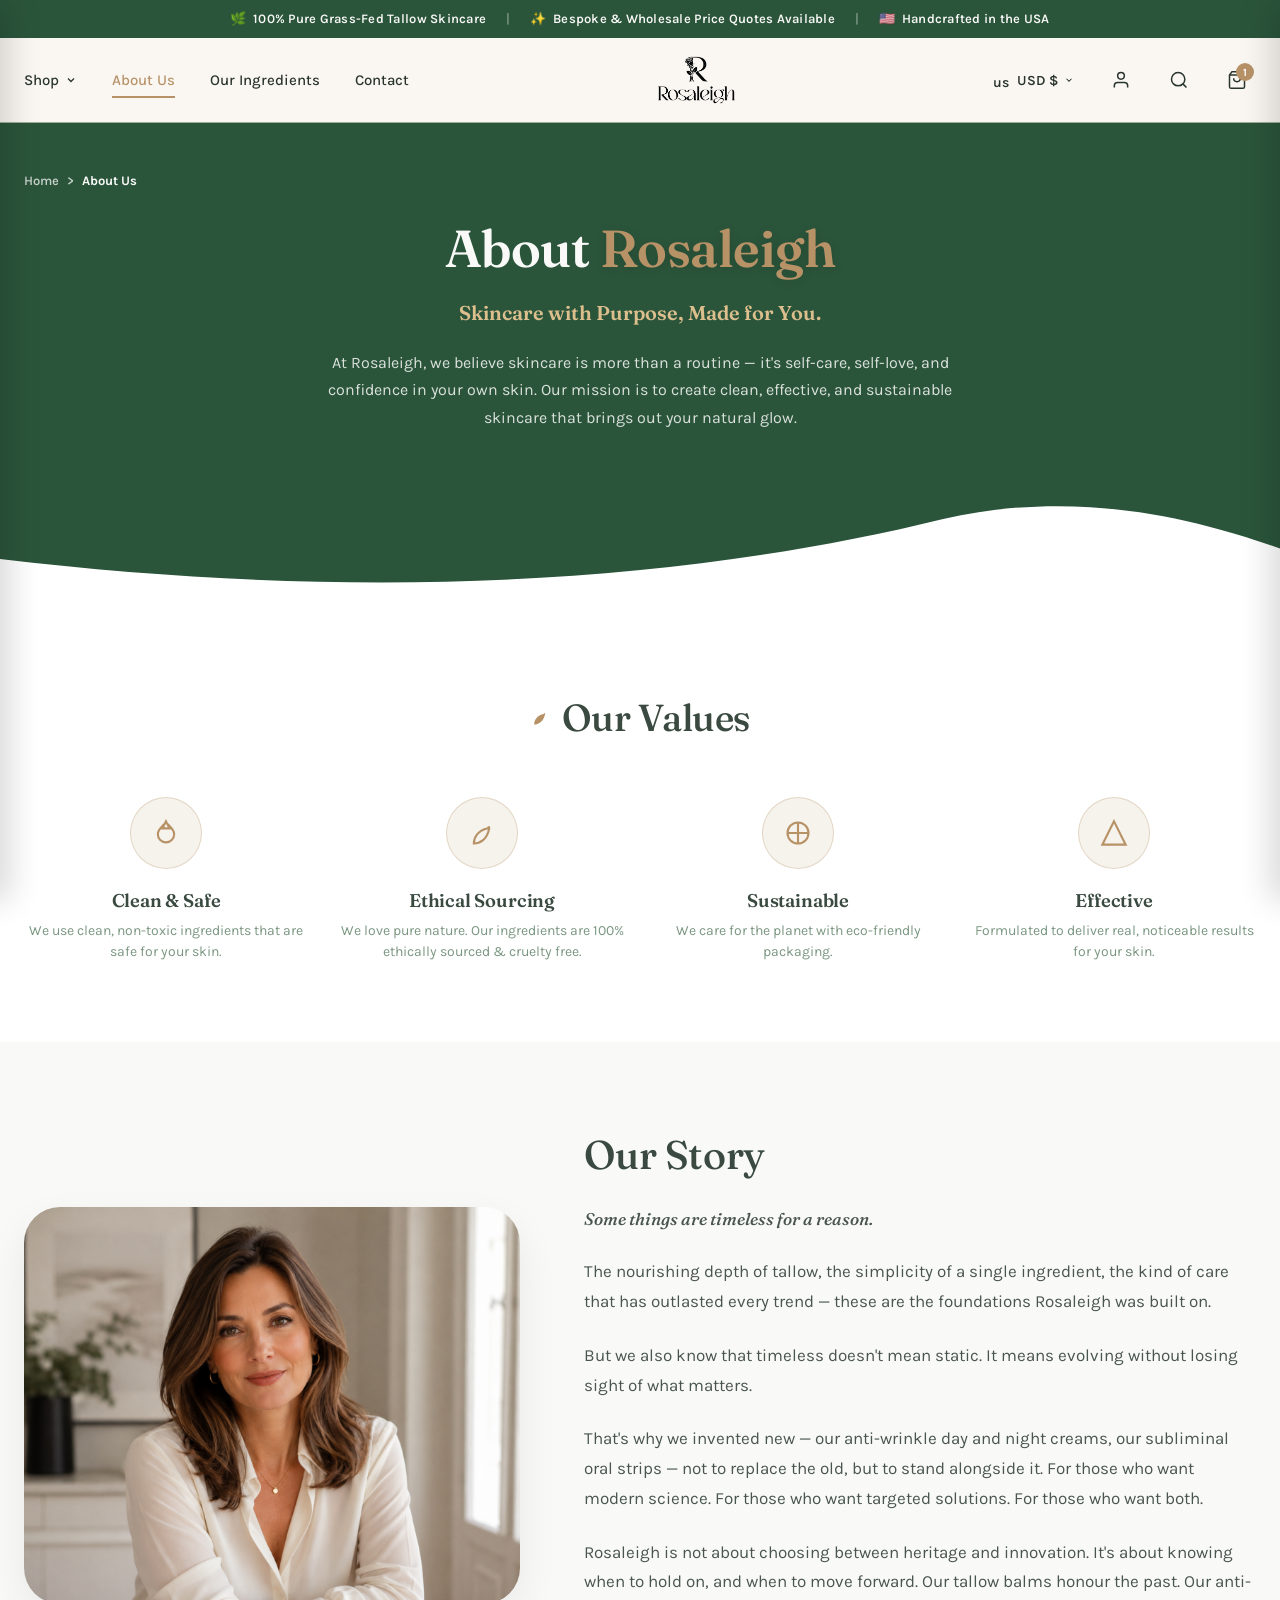
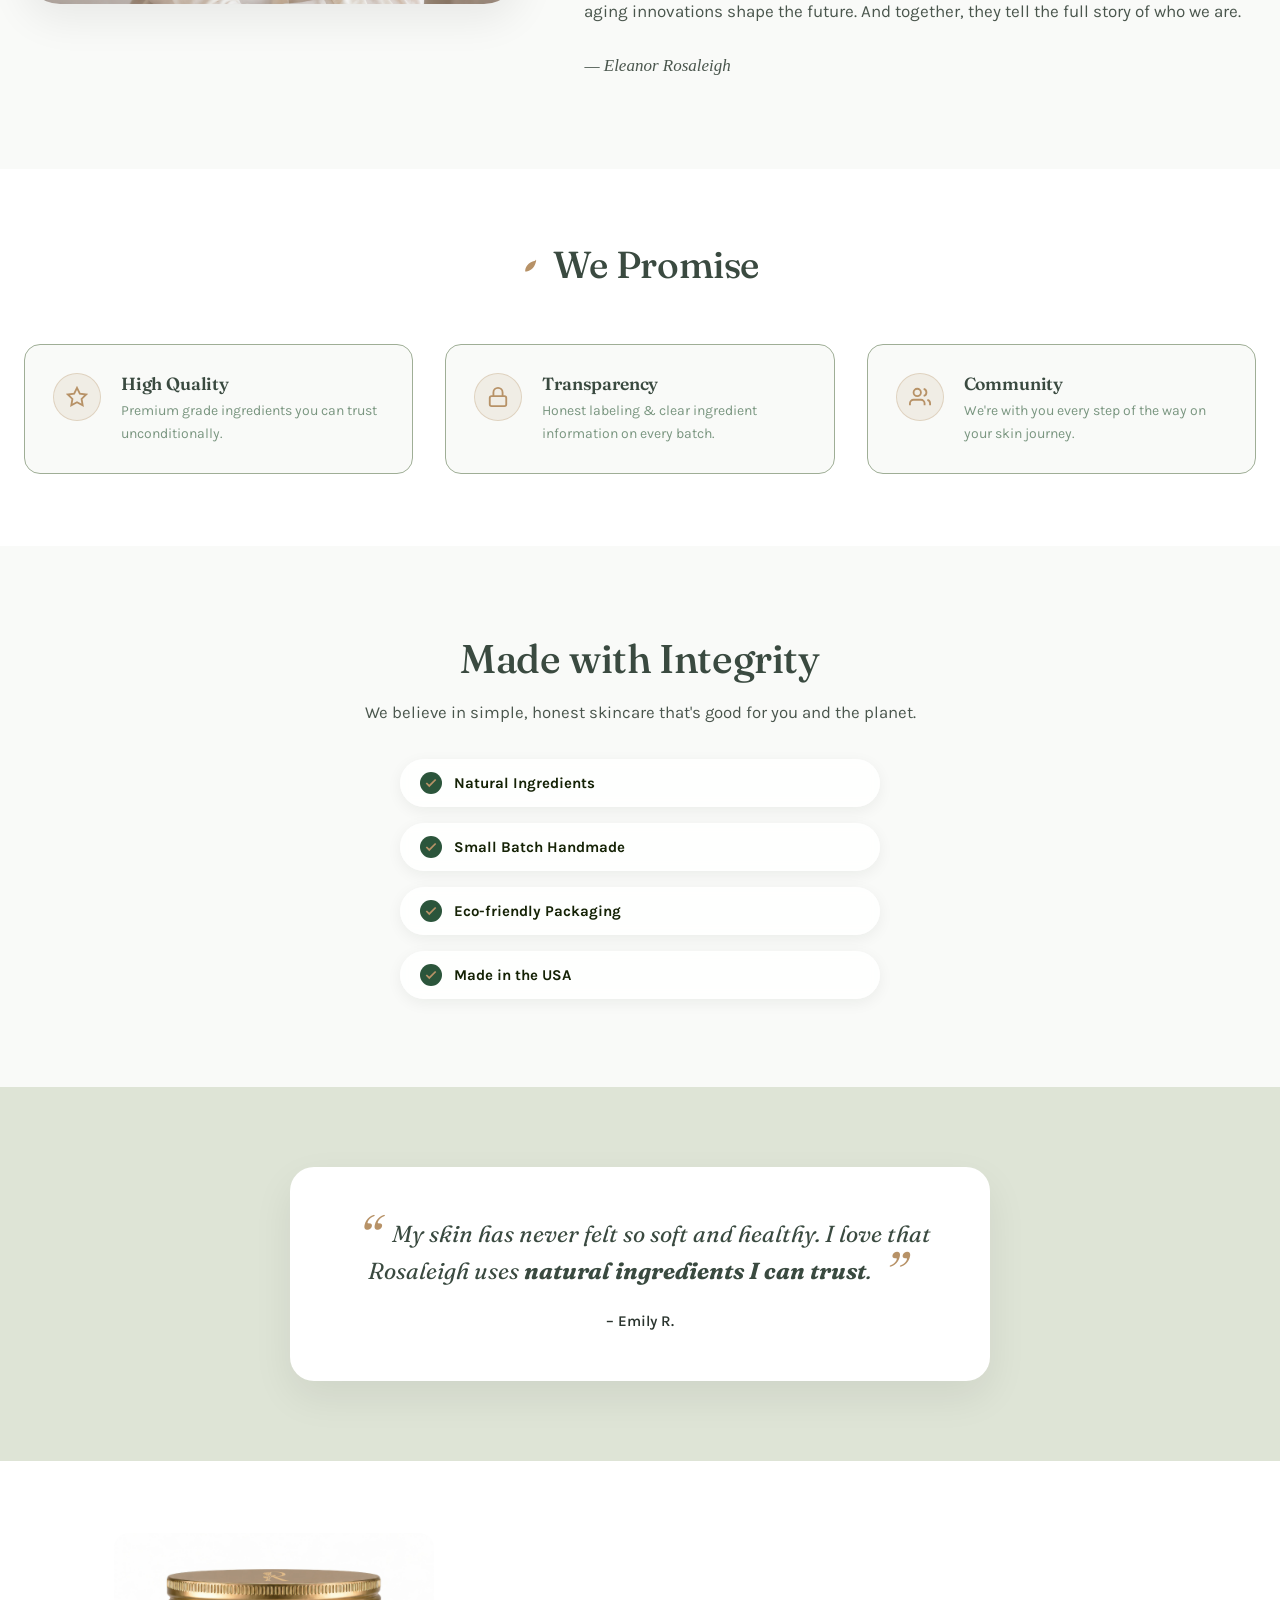
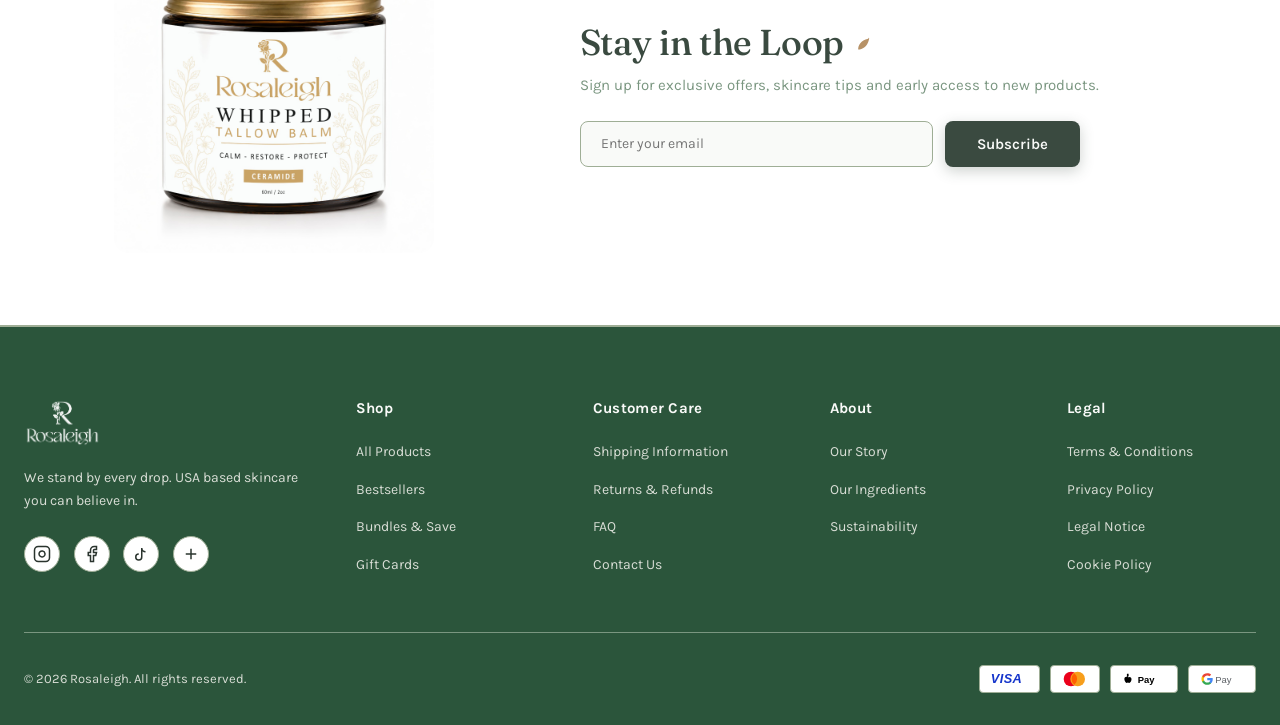
==== commit 43ddd95b: "Update footer bio text for clarity" ====
--- a/about.html
+++ b/about.html
@@ -395,7 +395,7 @@
         <div class="footer-brand">
           <img src="images/Logo.png" alt="Rosaleigh" class="footer-logo-img">
           <p class="footer-bio">
-            Handcrafted tallow-based skincare made with nature's finest ingredients. Made in the USA.
+           We stand by every drop. USA based skincare you can believe in.
           </p>
           <div class="social-links">
             <a href="https://instagram.com" class="social-link" aria-label="Instagram">
